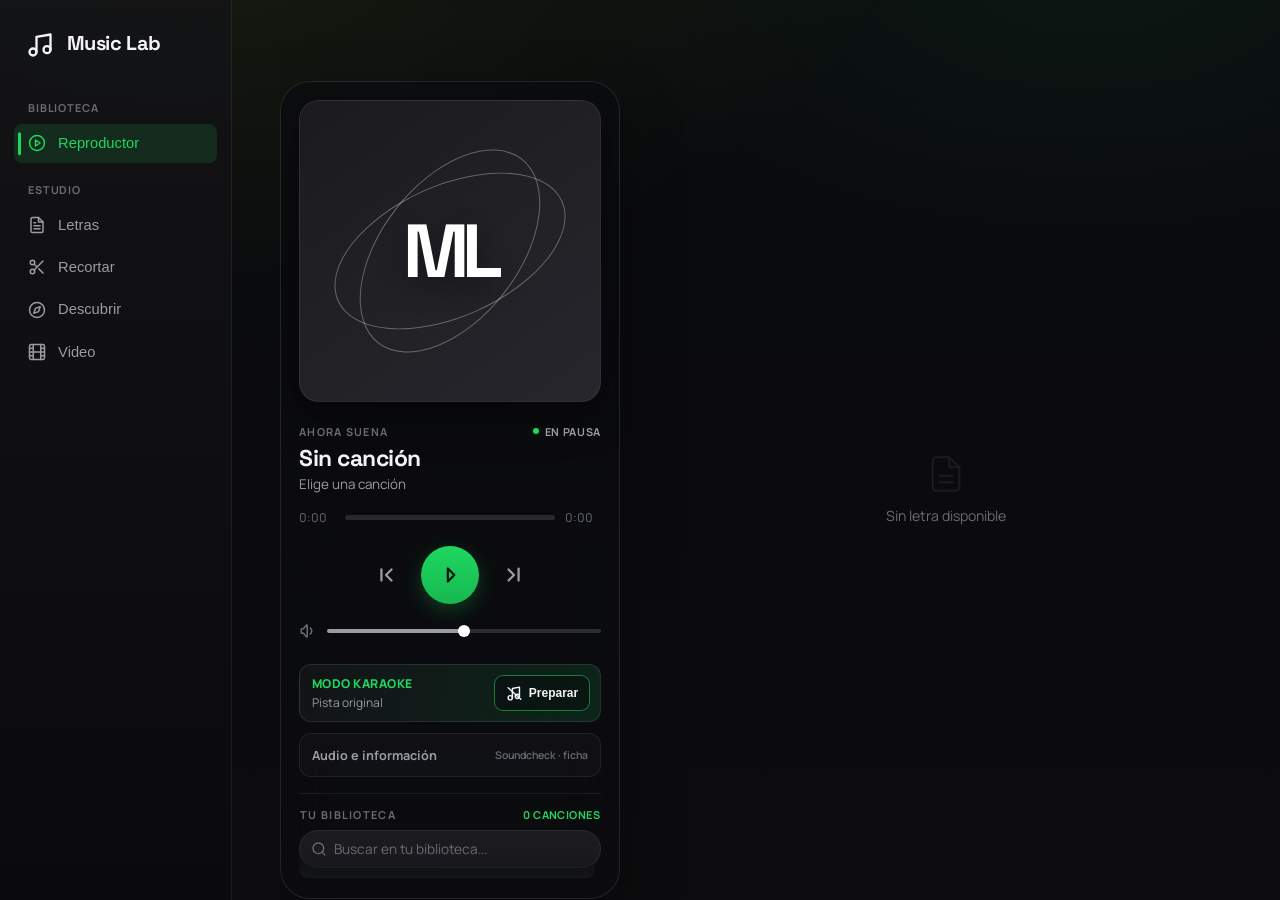
==== static/index.html @ 7b02bdd0 "fix(artwork): resolver portadas con Deezer/iTunes, validar relevancia y permitir cambio manual - Int" ====
<!DOCTYPE html>
<html lang="es">
<head>
  <meta charset="UTF-8">
  <meta name="viewport" content="width=device-width, initial-scale=1.0">
  <title>Music Lab</title>
  <link href="https://fonts.googleapis.com/css2?family=Manrope:wght@400;500;600;700&family=Space+Grotesk:wght@500;600;700&display=swap" rel="stylesheet">
  <link rel="stylesheet" href="/static/style.css">
</head>
<body data-active-view="player">
  <div class="app-shell">
    <div class="bg-artwork" aria-hidden="true">
      <img class="bg-artwork-layer is-active" alt="" />
      <img class="bg-artwork-layer" alt="" />
    </div>
    <canvas id="bgCanvas" class="bg-canvas" aria-hidden="true"></canvas>
    <div class="bg-overlay" aria-hidden="true"></div>
    <div class="bg-grain" aria-hidden="true"></div>
    
    <!-- Barra lateral de navegación -->
    <nav class="sidebar">
      <div class="brand">
        <svg viewBox="0 0 24 24" width="28" height="28" stroke="currentColor" stroke-width="2" fill="none" stroke-linecap="round" stroke-linejoin="round" style="margin-right:8px; vertical-align:middle"><path d="M9 18V5l12-2v13"></path><circle cx="6" cy="18" r="3"></circle><circle cx="18" cy="16" r="3"></circle></svg>
        Music Lab
      </div>

      <div class="nav-group-label">Biblioteca</div>
      <button class="nav-item active" data-view="player">
        <svg viewBox="0 0 24 24" width="18" height="18" stroke="currentColor" stroke-width="2" fill="none" stroke-linecap="round" stroke-linejoin="round" style="margin-right:8px; vertical-align:middle; margin-top:-2px"><circle cx="12" cy="12" r="10"></circle><polygon points="10 8 16 12 10 16 10 8"></polygon></svg> Reproductor
      </button>

      <div class="nav-group-label">Estudio</div>
      <button class="nav-item" data-view="lyrics">
        <svg viewBox="0 0 24 24" width="18" height="18" stroke="currentColor" stroke-width="2" fill="none" stroke-linecap="round" stroke-linejoin="round" style="margin-right:8px; vertical-align:middle; margin-top:-2px"><path d="M14 2H6a2 2 0 0 0-2 2v16a2 2 0 0 0 2 2h12a2 2 0 0 0 2-2V8z"></path><polyline points="14 2 14 8 20 8"></polyline><line x1="16" y1="13" x2="8" y2="13"></line><line x1="16" y1="17" x2="8" y2="17"></line><polyline points="10 9 9 9 8 9"></polyline></svg> Letras
      </button>
      <button class="nav-item" data-view="trim">
        <svg viewBox="0 0 24 24" width="18" height="18" stroke="currentColor" stroke-width="2" fill="none" stroke-linecap="round" stroke-linejoin="round" style="margin-right:8px; vertical-align:middle; margin-top:-2px"><circle cx="6" cy="6" r="3"></circle><circle cx="6" cy="18" r="3"></circle><line x1="20" y1="4" x2="8.12" y2="15.88"></line><line x1="14.47" y1="14.48" x2="20" y2="20"></line><line x1="8.12" y1="8.12" x2="12" y2="12"></line></svg> Recortar
      </button>
      <button class="nav-item" data-view="spotify">
        <svg viewBox="0 0 24 24" width="18" height="18" stroke="currentColor" stroke-width="2" fill="none" stroke-linecap="round" stroke-linejoin="round" style="margin-right:8px; vertical-align:middle; margin-top:-2px"><circle cx="12" cy="12" r="10"></circle><polygon points="16.24 7.76 14.12 14.12 7.76 16.24 9.88 9.88 16.24 7.76"></polygon></svg> Descubrir
      </button>
      <button class="nav-item" data-view="studio">
        <svg viewBox="0 0 24 24" width="18" height="18" stroke="currentColor" stroke-width="2" fill="none" stroke-linecap="round" stroke-linejoin="round" style="margin-right:8px; vertical-align:middle; margin-top:-2px"><rect x="2" y="2" width="20" height="20" rx="2.18" ry="2.18"></rect><line x1="7" y1="2" x2="7" y2="22"></line><line x1="17" y1="2" x2="17" y2="22"></line><line x1="2" y1="12" x2="22" y2="12"></line><line x1="2" y1="7" x2="7" y2="7"></line><line x1="2" y1="17" x2="7" y2="17"></line><line x1="17" y1="17" x2="22" y2="17"></line><line x1="17" y1="7" x2="22" y2="7"></line></svg> Video
      </button>
    </nav>

    <main class="content">

      <!-- ============ VISTA: REPRODUCTOR ============ -->
      <section class="view active" id="view-player">

        <div class="now-playing">

          <!-- Columna izquierda: artwork + controles + playlist -->
          <div class="np-controls">
            <div class="np-artwork" id="npArtwork">
              <div class="artwork-fallback" aria-hidden="true">
                <span class="artwork-orbit artwork-orbit-a"></span>
                <span class="artwork-orbit artwork-orbit-b"></span>
                <span class="artwork-monogram" id="artworkMonogram">ML</span>
              </div>
              <img id="npArtworkImage" alt="Carátula de la canción actual" hidden />
            </div>

            <div class="np-track-kicker">
              <span>Ahora suena</span>
              <span class="np-track-status" id="npTrackStatus">En pausa</span>
            </div>
            <div class="np-meta">
              <div id="currentSongTitle">Sin canción</div>
              <div id="currentArtistName">Elige una canción</div>
            </div>

            <audio id="audioPlayer" preload="metadata"></audio>

            <div class="np-progress">
              <span id="currentTime">0:00</span>
              <div class="progress-bar"><div class="progress"></div></div>
              <span id="duration">0:00</span>
            </div>

            <div class="np-buttons">
              <button class="control-button" id="prevBtn" title="Anterior">
                <svg viewBox="0 0 24 24" fill="none" stroke="currentColor" stroke-linecap="round" stroke-linejoin="round" width="22" height="22" stroke-width="2.5"><path d="M7 6v12"></path><path d="M18 6l-6 6l6 6"></path></svg>
              </button>
              <button class="control-button play-pause" id="playBtn" title="Reproducir/Pausar">
                <svg id="playIconSvg" viewBox="0 0 24 24" fill="none" stroke="currentColor" stroke-linecap="round" stroke-linejoin="round" width="26" height="26" stroke-width="2"><path d="M10 18l6 -6l-6 -6v12"></path></svg>
              </button>
              <button class="control-button" id="nextBtn" title="Siguiente">
                <svg viewBox="0 0 24 24" fill="none" stroke="currentColor" stroke-linecap="round" stroke-linejoin="round" width="22" height="22" stroke-width="2.5"><path d="M6 6l6 6l-6 6"></path><path d="M17 5v13"></path></svg>
              </button>
            </div>

            <div class="np-volume">
              <svg viewBox="0 0 24 24" fill="none" stroke="currentColor" stroke-linecap="round" stroke-linejoin="round" width="18" height="18" stroke-width="2"><path d="M15 8a5 5 0 0 1 0 8"></path><path d="M6 15h-2a1 1 0 0 1 -1 -1v-4a1 1 0 0 1 1 -1h2l3.5 -4.5a.8 .8 0 0 1 1.5 .5v14a.8 .8 0 0 1 -1.5 .5l-3.5 -4.5"></path></svg>
              <input type="range" class="volume-slider" min="0" max="1" step="0.1" value="0.5" />
            </div>

            <div class="np-karaoke-mode" id="karaokeModeControl">
              <div class="np-karaoke-copy">
                <span class="np-karaoke-label">Modo karaoke</span>
                <span class="np-karaoke-detail" id="karaokeModeDetail">Pista original</span>
              </div>
              <button class="np-karaoke-toggle" id="karaokeModeBtn" type="button" aria-pressed="false" title="Reproducir la instrumental sin voz">
                <svg viewBox="0 0 24 24" width="17" height="17" fill="none" stroke="currentColor" stroke-width="2" stroke-linecap="round" stroke-linejoin="round" aria-hidden="true"><path d="M9 18V5l10-2v13"></path><circle cx="6" cy="18" r="3"></circle><circle cx="16" cy="16" r="3"></circle><path d="M3 4l18 16"></path></svg>
                <span id="karaokeModeLabel">Preparar</span>
              </button>
            </div>

            <details class="np-tools" id="playerTools">
              <summary>
                <span>Audio e información</span>
                <span class="np-tools-summary">Soundcheck · ficha</span>
              </summary>
              <div class="np-tools-body">
                <div class="np-soundcheck" id="soundcheckPanel">
                  <div class="soundcheck-copy">
                    <span class="soundcheck-label">Soundcheck</span>
                    <span class="soundcheck-detail" id="soundcheckDetail">Sin calibrar</span>
                  </div>
                  <button id="soundcheckBtn" class="btn-ghost" type="button">Analizar</button>
                </div>

                <div class="np-metadata" id="metadataPanel">
                  <div class="metadata-fields">
                    <label class="metadata-field">
                      <span class="metadata-field-label"><svg viewBox="0 0 24 24" width="14" height="14" fill="none" stroke="currentColor" stroke-width="2" stroke-linecap="round" stroke-linejoin="round" aria-hidden="true"><path d="M9 18V5l10-2v13"></path><circle cx="6" cy="18" r="3"></circle><circle cx="16" cy="16" r="3"></circle></svg> Título</span>
                      <input id="metadataTitle" type="text" maxlength="160" autocomplete="off" placeholder="Nombre de la canción" />
                    </label>
                    <label class="metadata-field">
                      <span class="metadata-field-label"><svg viewBox="0 0 24 24" width="14" height="14" fill="none" stroke="currentColor" stroke-width="2" stroke-linecap="round" stroke-linejoin="round" aria-hidden="true"><circle cx="12" cy="8" r="4"></circle><path d="M4 21c.7-4 3.2-6 8-6s7.3 2 8 6"></path></svg> Artista</span>
                      <input id="metadataArtist" type="text" maxlength="160" autocomplete="off" placeholder="Intérprete o grupo" />
                    </label>
                  </div>
                  <div class="metadata-actions">
                    <button id="metadataSaveBtn" class="btn-ghost" type="button">Guardar ficha</button>
                    <button id="coverModalOpenBtn" class="btn-ghost" type="button">Cambiar portada</button>
                    <span class="metadata-status" id="metadataStatus" aria-live="polite"></span>
                  </div>
                </div>
              </div>
            </details>

            <div class="library-head">
              <span>Tu biblioteca</span>
              <span id="libraryCount">0 canciones</span>
            </div>
            <div class="playlist-search">
              <svg viewBox="0 0 24 24" width="16" height="16" fill="none" stroke="currentColor" stroke-width="2" stroke-linecap="round" stroke-linejoin="round"><circle cx="11" cy="11" r="8"></circle><line x1="21" y1="21" x2="16.65" y2="16.65"></line></svg>
              <input type="text" id="playlistSearch" placeholder="Buscar en tu biblioteca..." />
            </div>
            <div class="playlist-wrap">
              <div class="playlist" id="playlistContainer"></div>
            </div>
          </div>

          <!-- Columna derecha: letra / karaoke -->
          <div class="np-lyrics">
            <div class="np-lyrics-chrome">
              <span>Letra en vivo</span>
              <span id="lyricsMode">Sin letra</span>
            </div>
            <div class="karaoke-stage" id="karaokeStage" hidden>
              <div class="karaoke-text" id="karaokeText"></div>
            </div>
            <div class="np-lyrics-empty" id="npLyricsEmpty">
              <svg viewBox="0 0 24 24" width="40" height="40" fill="none" stroke="currentColor" stroke-width="1.2" stroke-linecap="round" stroke-linejoin="round" opacity="0.18"><path d="M14 2H6a2 2 0 0 0-2 2v16a2 2 0 0 0 2 2h12a2 2 0 0 0 2-2V8z"></path><polyline points="14 2 14 8 20 8"></polyline><line x1="16" y1="13" x2="8" y2="13"></line><line x1="16" y1="17" x2="8" y2="17"></line></svg>
              <p>Sin letra disponible</p>
            </div>
          </div>

        </div>
      </section>

      <!-- ============ VISTA: LETRAS ============ -->
      <section class="view" id="view-lyrics">
        <h1>Ver / crear letra</h1>
        <div class="form-card">
          <fieldset class="song-kind-picker">
            <legend>Qué quieres editar</legend>
            <div class="song-kind-options">
              <label class="song-kind-option">
                <input type="radio" name="lyricsSongKind" value="song" checked />
                <span>Canciones</span>
              </label>
              <label class="song-kind-option">
                <input type="radio" name="lyricsSongKind" value="clip" />
                <span>Recortes</span>
              </label>
            </div>
          </fieldset>

          <label id="lyricsSongLabel">Canción</label>
          <select id="lyricsSongSelect"></select>

          <label>Letra (separa las estrofas con una línea vacía)</label>
          <textarea id="lyricsTextarea" rows="16" placeholder="Elige una canción para ver o escribir su letra..."></textarea>

          <button id="lyricsSaveBtn">Guardar letra</button>
        </div>
        <div id="lyricsStatus" class="status-box"></div>
      </section>

      <!-- ============ VISTA: RECORTAR ============ -->
      <section class="view" id="view-trim">
        <h1>Recortar canción</h1>
        <p class="hint">
          Marca el tramo que quieres conservar, escúchalo y guárdalo como una
          canción nueva de tu biblioteca. El archivo original no se toca.
        </p>

        <div class="form-card trim-card">
          <label>Canción</label>
          <select id="trimSongSelect"></select>

          <div class="trim-stage">
            <button class="trim-play trim-control" id="trimPlayBtn" type="button" title="Reproducir o pausar"></button>
            <div class="trim-track" id="trimTrack">
              <div class="trim-selection" id="trimSelection"></div>
              <div class="trim-playhead" id="trimPlayhead"></div>
              <button class="trim-handle trim-control" id="trimHandleStart" type="button" aria-label="Inicio del recorte"></button>
              <button class="trim-handle trim-control" id="trimHandleEnd" type="button" aria-label="Fin del recorte"></button>
            </div>
          </div>
          <div class="trim-times">
            <span id="trimCurrentTime">0:00</span>
            <span class="trim-selection-label" id="trimSelectionLabel">Elige una canción</span>
            <span id="trimTotalTime">0:00</span>
          </div>
          <p class="hint trim-help">
            Arrastra los tiradores o pulsa «Marcar» para fijar el punto exacto
            donde va la reproducción.
          </p>

          <div class="trim-grid">
            <div class="trim-field">
              <div class="trim-field-head">
                <span class="trim-field-label">Inicio</span>
                <button class="trim-mark trim-control" id="trimMarkStart" type="button" title="Usar la posición actual de reproducción">Marcar</button>
              </div>
              <input id="trimStart" type="number" min="0" step="0.1" placeholder="0" title="Segundo en que empieza el recorte" />
            </div>
            <div class="trim-field">
              <div class="trim-field-head">
                <span class="trim-field-label">Fin</span>
                <button class="trim-mark trim-control" id="trimMarkEnd" type="button" title="Usar la posición actual de reproducción">Marcar</button>
              </div>
              <input id="trimEnd" type="number" min="0" step="0.1" placeholder="final" title="Segundo en que termina el recorte" />
            </div>
            <div class="trim-field trim-field-wide">
              <div class="trim-field-head">
                <span class="trim-field-label">Nombre del recorte</span>
              </div>
              <input id="trimName" type="text" maxlength="120" autocomplete="off" placeholder="Se genera automáticamente" />
            </div>
          </div>

          <label class="trim-fade">
            <input type="checkbox" id="trimFade" checked />
            <span>Fundido de medio segundo al entrar y salir</span>
          </label>

          <div class="trim-actions">
            <button id="trimPreviewBtn" type="button" class="btn-ghost">Escuchar selección</button>
            <button id="trimSaveBtn" type="button">Guardar recorte</button>
          </div>

          <audio id="trimAudio" preload="metadata" hidden></audio>
        </div>

        <div class="job-progress" id="trimProgress" hidden>
          <div class="job-progress-head">
            <span class="job-progress-phase" id="trimProgressPhase"></span>
            <span class="job-progress-pct" id="trimProgressPct"></span>
          </div>
          <div class="job-progress-bar"><div class="job-progress-fill" id="trimProgressFill"></div></div>
        </div>
        <div id="trimStatus" class="status-box"></div>
      </section>

      <!-- ============ VISTA: VIDEO ============ -->
      <section class="view" id="view-studio">
        <h1>Generador de Video</h1>
        <p class="hint">
          Sincroniza la letra de una canción y expórtala en formato Reproductor
          o Terminal. La misma sincronización también aparece en el reproductor principal.
        </p>

        <div class="studio-layout">
          <div class="studio-workflow">
        <details class="add-song">
          <summary>+ Añadir canción por URL</summary>
          <form id="downloadForm" class="form-card">
            <label>URL del audio/video</label>
            <input type="text" id="downloadUrl" placeholder="https://www.youtube.com/watch?v=..." required />

            <label>Nombre para guardarla (opcional)</label>
            <input type="text" id="downloadName" placeholder="Se usará el título si lo dejas vacío" />

            <p class="hint">Solo descarga contenido del que tengas derechos o licencia adecuada.</p>

            <button type="submit" id="downloadSubmit">Descargar</button>
          </form>
          <div class="job-progress" id="downloadProgress" hidden>
            <div class="job-progress-head">
              <span class="job-progress-phase" id="downloadProgressPhase"></span>
              <span class="job-progress-pct" id="downloadProgressPct"></span>
            </div>
            <div class="job-progress-bar"><div class="job-progress-fill" id="downloadProgressFill"></div></div>
          </div>
          <div id="downloadStatus" class="status-box"></div>
        </details>

        <!-- Paso 1: Elegir canción y sincronizar -->
        <div class="form-card step-card">
          <div class="step-head">
            <span class="step-num">1</span>
            <div>
              <div class="step-title">Elige la canción</div>
              <div class="step-sub">Sincroniza su letra con el audio (una sola vez por canción).</div>
            </div>
          </div>

          <label>Canción (necesita letra guardada)</label>
          <select id="studioSongSelect"></select>

          <div class="inline-fields sync-fields">
            <div class="field-narrow">
              <label>Idioma</label>
              <select id="studioLanguage">
                <option value="auto" selected>Automático</option>
                <option value="es">Español</option>
                <option value="en">English</option>
              </select>
            </div>
            <div class="field-wide">
              <label>Modelo Whisper</label>
              <select id="studioModel">
                <option value="tiny">tiny (rápido)</option>
                <option value="base">base</option>
                <option value="small">small (rápido)</option>
                <option value="medium" selected>medium (recomendado)</option>
              </select>
            </div>
          </div>

          <div class="checkbox-row">
            <label><input type="checkbox" id="studioSeparate" checked /> Aislar voz (Demucs)</label>
            <label><input type="checkbox" id="studioVad" checked /> Omitir silencios (VAD)</label>
            <label><input type="checkbox" id="studioForce" /> Forzar re-sincronización</label>
          </div>

          <p class="hint">
            "Aislar voz" + VAD suele evitar texto inventado durante instrumentales.
            Si una voz muy suave desaparece por completo, prueba una segunda vez sin VAD.
          </p>

          <div class="sync-actions">
            <button id="studioSyncBtn">Sincronizar</button>
            <button id="studioListenVocalsBtn" class="btn-ghost" hidden>Escuchar voz</button>
          </div>
          <audio id="studioVocalsAudio" hidden></audio>
          <div class="job-progress" id="syncProgress" hidden>
            <div class="job-progress-head">
              <span class="job-progress-phase" id="syncProgressPhase"></span>
              <span class="job-progress-pct" id="syncProgressPct"></span>
            </div>
            <div class="job-progress-bar"><div class="job-progress-fill" id="syncProgressFill"></div></div>
          </div>
          <div id="studioStatus" class="status-box"></div>
        </div>

        <!-- Paso 2: Detalles del video (metadatos + fragmento) y generación -->
        <div class="form-card step-card">
          <div class="step-head">
            <span class="step-num">2</span>
            <div>
              <div class="step-title">Detalles del video</div>
              <div class="step-sub">Textos que aparecen en pantalla y qué parte de la canción exportar.</div>
            </div>
          </div>

          <div class="inline-fields">
            <div>
              <label>Título a mostrar</label>
              <input type="text" id="videoTitulo" placeholder="Se usará el nombre de la canción" />
            </div>
            <div>
              <label>Artista (opcional)</label>
              <input type="text" id="videoArtista" placeholder="Artista" />
            </div>
          </div>

          <label>Nombre del archivo de salida</label>
          <input type="text" id="videoOutputName" placeholder="Se usará el nombre de la canción si lo dejas vacío" />
          <fieldset class="video-layout-picker">
            <legend>Formato de pantalla</legend>
            <p class="picker-hint">Elige la disposición visual del video (estilo reproductor Music Lab o terminal).</p>
            <div class="video-layout-options">
              <label class="video-layout-option">
                <input type="radio" name="videoLayout" value="player" checked />
                <span class="video-layout-copy">
                  <span class="video-layout-name">Formato Reproductor</span>
                  <span class="video-layout-description">Vista completa: carátula, barra verde, controles y tarjeta de letra karaoke en vivo.</span>
                </span>
              </label>
              <label class="video-layout-option">
                <input type="radio" name="videoLayout" value="terminal" />
                <span class="video-layout-copy">
                  <span class="video-layout-name">Formato Terminal</span>
                  <span class="video-layout-description">Estilo consola de comandos hacker con ventana chrome `>_`.</span>
                </span>
              </label>
            </div>
          </fieldset>

          <fieldset class="lyric-style-picker lyric-flow-picker">
            <legend>Distribución de la letra</legend>
            <p class="picker-hint">Se aplica por igual a Reproductor y Terminal, tanto en la previsualización como en el video.</p>
            <div class="lyric-style-options">
              <label class="lyric-style-option">
                <input type="radio" name="videoLyricFlow" value="block" checked />
                <span class="lyric-style-name">Bloques adaptativos</span>
                <span class="lyric-style-description">Mantiene el flujo actual: páginas llenas en Reproductor y estrofas en Terminal.</span>
              </label>
              <label class="lyric-style-option">
                <input type="radio" name="videoLyricFlow" value="line" />
                <span class="lyric-style-name">Una línea por pantalla</span>
                <span class="lyric-style-description">Aísla el verso activo, lo centra y le da todo el espacio visual antes de avanzar al siguiente.</span>
              </label>
            </div>
          </fieldset>

          <div id="playerOptionsGroup">
            <fieldset class="player-export-settings">
              <legend>Sonido del reproductor</legend>
              <p class="picker-hint">Controla el volumen del audio en la previsualización y en el video exportado.</p>
              <label class="player-volume-setting" for="videoPlayerVolume">
                <span>Volumen</span>
                <output id="videoPlayerVolumeValue" for="videoPlayerVolume">50%</output>
              </label>
              <div class="player-volume-control">
                <svg viewBox="0 0 24 24" fill="none" stroke="currentColor" stroke-linecap="round" stroke-linejoin="round" aria-hidden="true"><path d="M15 8a5 5 0 0 1 0 8"></path><path d="M6 15H4a1 1 0 0 1-1-1v-4a1 1 0 0 1 1-1h2l3.5-4.5A.8.8 0 0 1 11 5v14a.8.8 0 0 1-1.5.5L6 15"></path></svg>
                <input id="videoPlayerVolume" type="range" class="volume-slider" min="0" max="100" step="5" value="50" />
              </div>
            </fieldset>
          </div>

          <div id="terminalOptionsGroup">
            <fieldset class="video-theme-picker">
              <legend>Tema visual</legend>
              <p class="picker-hint">Cada tema combina contraste, textura y movimiento dentro de la zona segura de TikTok.</p>
              <div class="video-theme-options">
                <label class="video-theme-option">
                  <input type="radio" name="videoTheme" value="terminal" checked />
                  <span class="video-theme-swatch theme-swatch-terminal" aria-hidden="true"></span>
                  <span class="video-theme-copy">
                    <span class="video-theme-topline"><span class="video-theme-name">Terminal Signal</span><span class="video-theme-badge">Original+</span></span>
                    <span class="video-theme-description">Carbono, retícula técnica y verde de señal.</span>
                  </span>
                </label>
                <label class="video-theme-option">
                  <input type="radio" name="videoTheme" value="midnight" />
                  <span class="video-theme-swatch theme-swatch-midnight" aria-hidden="true"></span>
                  <span class="video-theme-copy">
                    <span class="video-theme-topline"><span class="video-theme-name">Medianoche Neon</span><span class="video-theme-badge">High energy</span></span>
                    <span class="video-theme-description">Circuitos índigo con pulsos azul y violeta.</span>
                  </span>
                </label>
                <label class="video-theme-option">
                  <input type="radio" name="videoTheme" value="sunset" />
                  <span class="video-theme-swatch theme-swatch-sunset" aria-hidden="true"></span>
                  <span class="video-theme-copy">
                    <span class="video-theme-topline"><span class="video-theme-name">Atardecer Pulse</span><span class="video-theme-badge">Emotive</span></span>
                    <span class="video-theme-description">Borgoña, coral y ámbar para hooks intensos.</span>
                  </span>
                </label>
                <label class="video-theme-option">
                  <input type="radio" name="videoTheme" value="cloud" />
                  <span class="video-theme-swatch theme-swatch-cloud" aria-hidden="true"></span>
                  <span class="video-theme-copy">
                    <span class="video-theme-topline"><span class="video-theme-name">Nube Frost</span><span class="video-theme-badge">Clean</span></span>
                    <span class="video-theme-description">Hielo editorial con tinta y matriz de puntos.</span>
                  </span>
                </label>
              </div>
            </fieldset>

            <fieldset class="video-typography-picker">
              <legend>Tipografía</legend>
              <p class="picker-hint">La fuente y escala se aplican al título, artista y letra del video.</p>
              <div class="typography-family-field">
                <label for="videoFontFamily">Fuente</label>
                <select id="videoFontFamily">
                  <option value="mono">Monoespaciada · clásica de terminal</option>
                  <option value="modern">Moderna · limpia y contemporánea</option>
                  <option value="editorial">Editorial · con serifas</option>
                </select>
              </div>
              <div class="typography-size-field">
                <span class="typography-label">Tamaño de letra</span>
                <div class="typography-size-options">
                  <label class="typography-size-option">
                    <input type="radio" name="videoFontSize" value="compact" />
                    <span class="type-sample type-sample-compact">Aa</span>
                    <span>Compacta</span>
                  </label>
                  <label class="typography-size-option">
                    <input type="radio" name="videoFontSize" value="balanced" checked />
                    <span class="type-sample type-sample-balanced">Aa</span>
                    <span>Equilibrada</span>
                  </label>
                  <label class="typography-size-option">
                    <input type="radio" name="videoFontSize" value="large" />
                    <span class="type-sample type-sample-large">Aa</span>
                    <span>Grande</span>
                  </label>
                </div>
              </div>
            </fieldset>

            <fieldset class="lyric-style-picker">
              <legend>Formato de letra</legend>
              <div class="lyric-style-options">
                <label class="lyric-style-option">
                  <input type="radio" name="videoLyricStyle" value="karaoke" checked />
                  <span class="lyric-style-name">Karaoke terminal</span>
                  <span class="lyric-style-description">Formato actual: mantiene visible la estrofa y resalta la palabra activa.</span>
                </label>
                <label class="lyric-style-option">
                  <input type="radio" name="videoLyricStyle" value="typing" />
                  <span class="lyric-style-name">Escritura progresiva</span>
                  <span class="lyric-style-description">Formato clásico: las palabras aparecen una a una mientras avanza la canción.</span>
                </label>
              </div>
            </fieldset>
          </div>

          <div class="section-sep">
            <span>Fragmento a exportar</span>
          </div>
          <p class="hint">
            Elige una o varias estrofas contiguas —por ejemplo verso y coro— o
            ajusta los segundos a mano. Necesitas sincronizar arriba para verlas.
          </p>

          <div id="stanzaPicker" class="stanza-picker"></div>

          <div class="frag-row">
            <div>
              <label>Inicio (s)</label>
              <input type="number" id="fragStart" step="0.1" min="0" placeholder="0" />
            </div>
            <div>
              <label>Fin (s)</label>
              <input type="number" id="fragEnd" step="0.1" min="0" placeholder="duración completa" />
            </div>
          </div>

          <div class="frag-actions">
            <button id="fragPreviewBtn" type="button" class="btn-ghost">Previsualizar</button>
            <button id="videoGenerateBtn">Generar video</button>
          </div>

          <audio id="fragPreviewAudio" hidden></audio>

          <div class="job-progress" id="videoProgress" hidden>
            <div class="job-progress-head">
              <span class="job-progress-phase" id="videoProgressPhase"></span>
              <span class="job-progress-pct" id="videoProgressPct"></span>
            </div>
            <div class="job-progress-bar"><div class="job-progress-fill" id="videoProgressFill"></div></div>
          </div>
          <div id="videoStatus" class="status-box"></div>
        </div>
          </div>

          <aside class="studio-preview-rail" aria-label="Resumen de video">
            <div class="studio-rail-kicker">Vista de exportación</div>
            <div class="studio-track-card" id="studioTrackCard">
              <div class="studio-artwork">
                <div class="studio-artwork-fallback" id="studioArtworkFallback">ML</div>
                <img id="studioArtworkImage" alt="Carátula de la canción seleccionada" hidden />
              </div>
              <div>
                <div class="studio-track-title" id="studioTrackTitle">Elige una canción</div>
                <div class="studio-track-artist" id="studioTrackArtist">La previsualización aparecerá aquí</div>
              </div>
            </div>
            <div class="studio-preview-empty" id="studioPreviewEmpty">
              <span class="studio-preview-mark">01</span>
              <strong>Prepara el momento</strong>
              <p>Sincroniza la letra, elige una estrofa y escucha cómo se verá el clip.</p>
            </div>
            <!-- Replica el look de la exportación final y permanece visible al ajustar el fragmento. -->
            <div class="term-stage" id="fragPreviewStage" hidden>
              <button class="term-close" id="fragPreviewClose" title="Cerrar">×</button>
              <div class="term-titlebar">
                <span class="term-dot term-dot-red"></span>
                <span class="term-dot term-dot-yellow"></span>
                <span class="term-dot term-dot-green"></span>
                <span class="term-label" id="fragPreviewLabel">NovaLyrics</span>
              </div>
              <div class="term-body">
                <div class="term-header">
                  <span class="term-prompt">&gt;_</span>
                  <span class="term-title" id="fragPreviewTitle"></span>
                  <div class="term-artist" id="fragPreviewArtist"></div>
                </div>
                <div class="term-output">
                  <div class="term-lyrics" id="fragPreviewLyrics"></div>
                </div>
              </div>
              <!-- Componentes 1:1 del reproductor (solo visibles en Formato Reproductor) -->
              <div class="player-preview-body">
                <div class="player-preview-card">
                  <div class="player-preview-artwork">
                    <div class="player-preview-artwork-fallback" id="playerPreviewArtworkFallback">ML</div>
                    <img id="playerPreviewArtworkImage" alt="Carátula" hidden />
                  </div>
                  <div class="player-preview-meta">
                    <div class="player-preview-kicker">
                      <span>AHORA SUENA</span>
                      <span class="player-preview-status"><span class="player-preview-kicker-dot"></span>REPRODUCIENDO</span>
                    </div>
                    <div class="player-preview-title" id="playerPreviewTitle">Sin canción</div>
                    <div class="player-preview-artist" id="playerPreviewArtist"></div>
                    <div class="player-preview-progress">
                      <span id="playerPreviewCurrentTime">0:00</span>
                      <div class="player-preview-bar"><div class="player-preview-fill" id="playerPreviewFill"></div></div>
                      <span id="playerPreviewDuration">0:00</span>
                    </div>
                    <div class="player-preview-controls">
                      <span class="player-preview-btn" aria-hidden="true"><svg viewBox="0 0 24 24"><path d="M7 6v12M18 6l-6 6 6 6"/></svg></span>
                      <span class="player-preview-btn play-active" aria-hidden="true"><svg viewBox="0 0 24 24"><path d="M9 7v10M15 7v10"/></svg></span>
                      <span class="player-preview-btn" aria-hidden="true"><svg viewBox="0 0 24 24"><path d="M6 6l6 6-6 6M17 5v13"/></svg></span>
                    </div>
                    <div class="player-preview-volume" aria-hidden="true">
                      <svg viewBox="0 0 24 24"><path d="M15 8a5 5 0 0 1 0 8M6 15H4a1 1 0 0 1-1-1v-4a1 1 0 0 1 1-1h2l3.5-4.5A.8.8 0 0 1 11 5v14a.8.8 0 0 1-1.5.5L6 15"/></svg>
                      <span><b></b><i></i></span>
                    </div>
                  </div>
                </div>
                <div class="player-preview-lyrics-card">
                  <div class="player-preview-lyrics-viewport">
                    <div class="player-preview-lyrics" id="playerPreviewLyrics"></div>
                  </div>
                </div>
              </div>
            </div>
          </aside>
        </div>

        <h2>Videos generados</h2>
        <div class="video-gallery" id="videoGallery"></div>
      </section>

      <!-- ============ VISTA: DESCUBRIR (Spotify) ============ -->
      <section class="view" id="view-spotify">
        <h1>Descubrir</h1>
        <p class="hint">Explora tu música de Spotify y trae cualquier canción al Lab con un clic para reproducirla, sincronizar su letra o hacer un video.</p>

        <div class="discover-tabs">
          <button class="discover-tab active" data-src="recap">Recap del mes</button>
          <button class="discover-tab" data-src="playlists">Mis playlists</button>
          <button class="discover-tab" data-src="top">Mis favoritas</button>
        </div>

        <!-- Header al abrir una playlist: botón "Volver" + nombre grande -->
        <div class="playlist-header" id="playlistCrumb" hidden>
          <button type="button" class="playlist-back" id="playlistBackBtn" title="Volver a mis playlists">
            <svg viewBox="0 0 24 24" width="18" height="18" fill="none" stroke="currentColor" stroke-width="2" stroke-linecap="round" stroke-linejoin="round"><line x1="19" y1="12" x2="5" y2="12"></line><polyline points="12 19 5 12 12 5"></polyline></svg>
            Volver a mis playlists
          </button>
          <div class="playlist-header-info">
            <div class="playlist-header-name" id="playlistCrumbTitle"></div>
            <div class="playlist-header-meta" id="playlistCrumbMeta"></div>
          </div>
        </div>

        <div id="spotifyStatus" class="status-box"></div>

        <!-- Panel Recap del mes -->
        <div class="recap-panel" id="recapPanel" hidden>
          <div class="recap-section">
            <h2>Tus 5 artistas del mes</h2>
            <div class="recap-artists" id="recapArtists"></div>
          </div>
          <div class="recap-section">
            <h2>Tus 5 canciones del mes</h2>
            <div class="spotify-grid" id="recapTracks"></div>
          </div>
        </div>

        <!-- Grid unificado: usado para playlists, canciones de una playlist, o favoritas -->
        <div class="spotify-grid" id="spotifyGrid"></div>
      </section>

    </main>

    <div class="mini-player" id="miniPlayer" hidden>
      <div class="mini-artwork">
        <span id="miniArtworkFallback">ML</span>
        <img id="miniArtworkImage" alt="Carátula de la canción actual" hidden />
      </div>
      <div class="mini-copy">
        <span id="miniSongTitle">Sin canción</span>
        <span id="miniArtistName">Music Lab</span>
      <button class="mini-play" id="miniPlayBtn" type="button" title="Reproducir o pausar"></button>
    </div>

    <!-- Dialog para cambiar/buscar carátula -->
    <dialog id="coverDialog" class="cover-dialog">
      <div class="cover-dialog-content">
        <div class="cover-dialog-header">
          <div>
            <h3 class="cover-dialog-title">Cambiar portada</h3>
            <p class="cover-dialog-subtitle">Selecciona una imagen encontrada en Deezer / iTunes o sube una propia</p>
          </div>
          <button id="coverDialogCloseBtn" class="cover-dialog-close" type="button" aria-label="Cerrar">&times;</button>
        </div>

        <div class="cover-dialog-search-row">
          <input type="text" id="coverDialogQuery" class="cover-dialog-input" placeholder="Buscar por título o artista..." />
          <button type="button" id="coverDialogSearchBtn" class="btn-ghost">Buscar</button>
        </div>

        <div class="cover-dialog-results" id="coverDialogResults">
          <div class="cover-dialog-empty">Cargando sugerencias de carátulas…</div>
        </div>

        <div class="cover-dialog-footer">
          <label class="btn-ghost cover-upload-label">
            <svg viewBox="0 0 24 24" width="14" height="14" fill="none" stroke="currentColor" stroke-width="2" stroke-linecap="round" stroke-linejoin="round"><path d="M21 15v4a2 2 0 0 1-2 2H5a2 2 0 0 1-2-2v-4"></path><polyline points="17 8 12 3 7 8"></polyline><line x1="12" y1="3" x2="12" y2="15"></line></svg>
            Subir imagen local
            <input type="file" id="coverDialogFileInput" accept="image/jpeg,image/png,image/webp" hidden />
          </label>
          <button type="button" id="coverDialogAutoBtn" class="btn-ghost">Rebuscar automático</button>
          <span id="coverDialogStatus" class="cover-dialog-status" aria-live="polite"></span>
        </div>
      </div>
    </dialog>
  </div>

  <script type="module" src="/static/js/main.js"></script>
</body>
</html>
---- static/style.css ----
/* ============================================================
   Music Lab — sistema de diseño
   Tokens centralizados para mantener una estética coherente.
   ============================================================ */
:root {
  /* Superficies (de más profunda a más elevada) */
  --bg: #0c0c0e;
  --bg-elev-1: #141416;
  --bg-elev-2: #1b1b1f;
  --bg-elev-3: #26262c;

  /* Bordes y líneas */
  --border: rgba(255, 255, 255, 0.07);
  --border-strong: rgba(255, 255, 255, 0.14);

  /* Texto */
  --text: #f4f4f6;
  --text-dim: #9b9ba4;
  --text-faint: #6b6b74;

  /* Acento (verde marca) */
  --accent: #1ed760;
  --accent-2: #17b850;
  --accent-soft: rgba(30, 215, 96, 0.13);
  --accent-glow: rgba(30, 215, 96, 0.25);
  --ambient-primary: 30, 215, 96;
  --ambient-secondary: 56, 138, 248;
  --ambient-tertiary: 168, 85, 247;
  --ambient-accent: 236, 72, 153;
  --ambient-shadow: 6, 8, 12;
  --ambient-intensity: 0.32;
  --ambient-beat-scale: 0;
  --ambient-shift-x: 0px;
  --ambient-shift-y: 0px;
  --ambient-local-x: 0px;
  --ambient-local-y: 0px;
  --ambient-rotate: 0deg;
  --ambient-pointer-x: 0.5;
  --ambient-pointer-y: 0.5;

  /* Estados */
  --danger: #f15e6c;
  --warn: #ffbd2e;

  /* Formas */
  --radius-sm: 8px;
  --radius: 14px;
  --radius-lg: 20px;
  --radius-pill: 999px;

  /* Sombras y transiciones */
  --shadow-sm: 0 4px 14px rgba(0, 0, 0, 0.35);
  --shadow: 0 14px 40px rgba(0, 0, 0, 0.45);
  --t-fast: 0.15s ease;
  --t: 0.22s cubic-bezier(0.22, 0.61, 0.36, 1);

  --font: 'Manrope', -apple-system, BlinkMacSystemFont, 'Segoe UI', sans-serif;
  --font-display: 'Space Grotesk', 'Manrope', sans-serif;
  --track-primary: var(--accent);
  --track-primary-soft: var(--accent-soft);
  --track-primary-glow: var(--accent-glow);
  --art-hue: 142;
}

/* Fondo inmersivo: la carátula aporta identidad tonal suave, el canvas genera la simulación acústica fluida
   y el overlay asegura un contraste cristalino y cinematográfico sin saturar la vista. */
.bg-artwork {
  position: fixed;
  inset: -12vmax;
  z-index: 0;
  overflow: hidden;
  pointer-events: none;
  opacity: 0;
  transform: translate3d(
      var(--ambient-local-x),
      var(--ambient-local-y),
      0
    )
    scale(calc(1.02 + var(--ambient-beat-scale)));
  transform-origin: center;
  transition: opacity 800ms cubic-bezier(0.22, 1, 0.36, 1), transform 220ms ease-out;
  will-change: transform, opacity;
}

.bg-artwork-layer {
  position: absolute;
  inset: 0;
  width: 100%;
  height: 100%;
  object-fit: cover;
  opacity: 0;
  visibility: hidden;
  filter: blur(64px) saturate(1.18) contrast(1.02);
  transform: scale(1.12);
  transition:
    opacity 1000ms cubic-bezier(0.22, 0.61, 0.36, 1),
    visibility 0s linear 1000ms;
}

.bg-artwork-layer.is-active {
  opacity: 1;
  visibility: visible;
  transition-delay: 0s;
}

body.ambient-playing .bg-artwork.has-artwork {
  opacity: calc(0.10 + var(--ambient-intensity) * 0.08);
}

.bg-canvas {
  position: fixed;
  inset: 0;
  width: 100dvw;
  min-width: 100vw;
  height: 100dvh;
  min-height: 100vh;
  z-index: 0;
  pointer-events: none;
  opacity: 0;
  transform: scale(1.01);
  transform-origin: center;
  will-change: opacity;
  transition: opacity 600ms cubic-bezier(0.22, 1, 0.36, 1);
}

body.ambient-playing .bg-canvas {
  opacity: 1;
}

/* Capa de atmósfera y contraste UI para simulación acústica */
.bg-overlay {
  position: fixed;
  inset: 0;
  z-index: 0;
  pointer-events: none;
  opacity: 0;
  background:
    radial-gradient(120% 100% at 50% 50%, transparent 40%, rgba(6, 8, 12, 0.55) 80%, rgba(6, 8, 12, 0.88) 100%);
  transition: opacity 600ms cubic-bezier(0.22, 1, 0.36, 1);
}

body.ambient-playing .bg-overlay {
  opacity: 1;
}

.bg-overlay::before {
  content: "";
  position: absolute;
  inset: -10%;
  background:
    radial-gradient(ellipse 65% 55% at calc(var(--ambient-pointer-x) * 100%) calc(var(--ambient-pointer-y) * 100%), rgba(var(--ambient-primary), 0.14) 0%, transparent 60%),
    radial-gradient(ellipse 55% 45% at 75% 25%, rgba(var(--ambient-accent), 0.10) 0%, transparent 55%);
  opacity: calc(0.30 + var(--ambient-intensity) * 0.30);
  transform: translate(calc(var(--ambient-shift-x) * 0.4), calc(var(--ambient-shift-y) * 0.4))
    rotate(calc(var(--ambient-rotate) * 0.5))
    scale(calc(1 + var(--ambient-beat-scale) * 0.5));
  transform-origin: center;
  will-change: transform, opacity;
  transition: transform 200ms linear, opacity 300ms ease;
}

/* Viñeta de contraste profundo y protección del texto del reproductor */
.bg-overlay::after {
  content: "";
  position: absolute;
  inset: 0;
  background:
    radial-gradient(ellipse 90% 80% at 50% 45%, rgba(6, 8, 12, 0.05) 0%, rgba(6, 8, 12, 0.32) 60%, rgba(6, 8, 12, 0.76) 92%, rgba(6, 8, 12, 0.92) 100%),
    linear-gradient(180deg, rgba(6, 8, 12, 0.12) 0%, rgba(6, 8, 12, 0.50) 100%);
}

/* Textura micro-grano anti-banding de lujo */
.bg-grain {
  position: fixed;
  inset: 0;
  z-index: 0;
  pointer-events: none;
  opacity: 0;
  mix-blend-mode: overlay;
  background-image: url("data:image/svg+xml,%3Csvg viewBox='0 0 200 200' xmlns='http://www.w3.org/2000/svg'%3E%3Cfilter id='noiseFilter'%3E%3CfeTurbulence type='fractalNoise' baseFrequency='0.85' numOctaves='3' stitchTiles='stitch'/%3E%3C/filter%3E%3Crect width='100%25' height='100%25' filter='url(%23noiseFilter)'/%3E%3C/svg%3E");
  background-repeat: repeat;
  background-size: 160px 160px;
  transition: opacity 500ms ease;
}

body.ambient-playing .bg-grain {
  opacity: 0.032;
}

/* Reset */
* {
  margin: 0;
  padding: 0;
  box-sizing: border-box;
}

body {
  font-family: var(--font);
  color: var(--text);
  min-height: 100vh;
  overflow-x: hidden;
  background:
    radial-gradient(1200px 650px at 15% -10%, rgba(var(--ambient-primary), 0.08) 0%, transparent 60%),
    radial-gradient(1000px 550px at 85% -5%, rgba(var(--ambient-secondary), 0.06) 0%, transparent 55%),
    linear-gradient(180deg, #090a0d 0%, var(--bg) 100%);
  -webkit-font-smoothing: antialiased;
}

@media (prefers-reduced-motion: reduce) {
  .bg-artwork,
  .bg-overlay::before,
  .now-playing::before {
    transition-duration: 600ms;
  }

  body.ambient-playing .bg-canvas {
    opacity: 0.50;
  }
}

/* ---------- App shell ---------- */
.app-shell {
  display: flex;
  width: 100%;
  min-height: 100vh;
  overflow-x: clip;
}

.sidebar {
  width: 232px;
  flex-shrink: 0;
  background: linear-gradient(180deg, rgba(20, 20, 22, 0.9), rgba(10, 10, 12, 0.9));
  border-right: 1px solid var(--border);
  backdrop-filter: blur(12px);
  padding: 22px 14px;
  display: flex;
  flex-direction: column;
  gap: 3px;
  position: sticky;
  top: 0;
  height: 100vh;
  z-index: 1;
}

.brand {
  font-size: 1.25rem;
  font-weight: 800;
  letter-spacing: -0.02em;
  padding: 8px 12px 22px;
}

.nav-group-label {
  font-size: 0.68rem;
  font-weight: 700;
  text-transform: uppercase;
  letter-spacing: 0.08em;
  color: var(--text-faint);
  padding: 16px 14px 6px;
}

.nav-item {
  position: relative;
  background: transparent;
  border: none;
  color: var(--text-dim);
  text-align: left;
  padding: 11px 14px;
  border-radius: var(--radius-sm);
  font-size: 0.92rem;
  font-weight: 500;
  cursor: pointer;
  transition: background-color var(--t-fast), color var(--t-fast);
}

.nav-item:hover {
  color: var(--text);
  background-color: rgba(255, 255, 255, 0.05);
}

.nav-item.active {
  color: var(--accent);
  background-color: var(--accent-soft);
}

/* Barra de acento a la izquierda del item activo */
.nav-item.active::before {
  content: "";
  position: absolute;
  left: 4px;
  top: 50%;
  transform: translateY(-50%);
  width: 3px;
  height: 60%;
  border-radius: 3px;
  background: var(--accent);
}

.content {
  flex: 1;
  min-width: 0;
  padding: 40px 48px;
  max-width: none;
  position: relative;
  z-index: 1;
  isolation: isolate;
}

h1 {
  font-family: var(--font-display);
  font-size: 1.75rem;
  font-weight: 800;
  letter-spacing: -0.02em;
  margin-bottom: 6px;
}

h1 + .hint {
  margin-top: 4px;
}

h2 {
  font-family: var(--font-display);
  font-size: 1.05rem;
  font-weight: 700;
  margin: 34px 0 14px;
  color: var(--text);
}

.hint {
  color: var(--text-dim);
  font-size: 0.86rem;
  line-height: 1.5;
  margin-bottom: 20px;
  max-width: 640px;
}

.view {
  display: none;
  animation: viewIn 0.35s var(--t);
}

.view.active {
  display: block;
}

@keyframes viewIn {
  from { opacity: 0; transform: translateY(8px); }
  to { opacity: 1; transform: translateY(0); }
}

/* ---------- Formularios / tarjetas ---------- */
.form-card {
  background: linear-gradient(180deg, var(--bg-elev-1), var(--bg-elev-2));
  border: 1px solid var(--border);
  border-radius: var(--radius-lg);
  padding: 26px;
  display: flex;
  flex-direction: column;
  gap: 6px;
  max-width: 660px;
  box-shadow: var(--shadow-sm);
}

.form-card label {
  font-size: 0.78rem;
  font-weight: 600;
  color: var(--text-dim);
  margin-top: 14px;
}

.form-card input[type="text"],
.form-card input[type="number"],
.form-card select,
.form-card textarea {
  background-color: var(--bg-elev-2);
  border: 1px solid var(--border);
  color: var(--text);
  border-radius: var(--radius-sm);
  padding: 11px 13px;
  font-size: 0.92rem;
  font-family: inherit;
  resize: vertical;
  transition: border-color var(--t-fast), box-shadow var(--t-fast), background-color var(--t-fast);
}

.form-card input::placeholder,
.form-card textarea::placeholder {
  color: var(--text-faint);
}

.form-card input[type="text"]:focus,
.form-card input[type="number"]:focus,
.form-card select:focus,
.form-card textarea:focus {
  outline: none;
  border-color: var(--accent);
  background-color: var(--bg-elev-3);
  box-shadow: 0 0 0 3px var(--accent-soft);
}

/* ---- Selects: chevron custom + hover elegante ------------------------------
   El <select> nativo trae un chevron feo del OS (sobre todo en macOS).
   appearance:none lo elimina y ponemos un SVG inline como background-image.
   El SVG usa currentColor a través de stroke='%23xxx' escapado (data URI). */
.form-card select {
  appearance: none;
  -webkit-appearance: none;
  -moz-appearance: none;
  padding-right: 40px;
  cursor: pointer;
  background-image: url("data:image/svg+xml;charset=utf-8,%3Csvg xmlns='http://www.w3.org/2000/svg' viewBox='0 0 24 24' fill='none' stroke='%239b9ba4' stroke-width='2' stroke-linecap='round' stroke-linejoin='round'%3E%3Cpolyline points='6 9 12 15 18 9'%3E%3C/polyline%3E%3C/svg%3E");
  background-repeat: no-repeat;
  background-position: right 12px center;
  background-size: 16px 16px;
}

.form-card select:hover {
  border-color: var(--border-strong);
  background-color: var(--bg-elev-3);
}

.form-card select:focus {
  /* En foco cambiamos el chevron al color de acento para reforzar el estado. */
  background-image: url("data:image/svg+xml;charset=utf-8,%3Csvg xmlns='http://www.w3.org/2000/svg' viewBox='0 0 24 24' fill='none' stroke='%231ed760' stroke-width='2' stroke-linecap='round' stroke-linejoin='round'%3E%3Cpolyline points='6 9 12 15 18 9'%3E%3C/polyline%3E%3C/svg%3E");
}

/* ---- Dropdown custom (reemplaza <select> nativo) --------------------------
   Los <option> son un widget del OS, imposibles de estilar de forma
   consistente. dropdown.js oculta el <select> y superpone este componente.
   El <select> sigue vivo detrás para su .value y su evento 'change'. */
.select-hidden {
  position: absolute;
  width: 1px;
  height: 1px;
  overflow: hidden;
  opacity: 0;
  pointer-events: none;
}

.select-custom {
  position: relative;
  width: 100%;
}

.select-button {
  position: relative;
  width: 100%;
  text-align: left;
  padding: 11px 40px 11px 13px;
  background-color: var(--bg-elev-2);
  border: 1px solid var(--border);
  color: var(--text);
  border-radius: var(--radius-sm);
  font-family: inherit;
  font-size: 0.92rem;
  cursor: pointer;
  transition: border-color var(--t-fast), background-color var(--t-fast), box-shadow var(--t-fast);
  white-space: nowrap;
  overflow: hidden;
  text-overflow: ellipsis;
}

/* Chevron via ::after — un solo SVG, sin data URIs con transform inline
   (esos provocaban tiling en algunos navegadores). Se rota al abrir. */
.select-button::after {
  content: "";
  position: absolute;
  right: 12px;
  top: 50%;
  width: 16px;
  height: 16px;
  transform: translateY(-50%);
  background: url("data:image/svg+xml;charset=utf-8,%3Csvg xmlns='http://www.w3.org/2000/svg' viewBox='0 0 24 24' fill='none' stroke='%239b9ba4' stroke-width='2' stroke-linecap='round' stroke-linejoin='round'%3E%3Cpolyline points='6 9 12 15 18 9'%3E%3C/polyline%3E%3C/svg%3E") no-repeat center / 16px 16px;
  transition: transform var(--t-fast);
  pointer-events: none;
}

.select-button:hover {
  border-color: var(--border-strong);
  background-color: var(--bg-elev-3);
}

/* Al abrir: borde de acento + chevron rotado 180º y en verde. */
.select-custom.open .select-button {
  border-color: var(--accent);
  box-shadow: 0 0 0 3px var(--accent-soft);
}

.select-custom.open .select-button::after {
  transform: translateY(-50%) rotate(180deg);
  background-image: url("data:image/svg+xml;charset=utf-8,%3Csvg xmlns='http://www.w3.org/2000/svg' viewBox='0 0 24 24' fill='none' stroke='%231ed760' stroke-width='2' stroke-linecap='round' stroke-linejoin='round'%3E%3Cpolyline points='6 9 12 15 18 9'%3E%3C/polyline%3E%3C/svg%3E");
}

.select-panel {
  position: absolute;
  top: calc(100% + 6px);
  left: 0;
  right: 0;
  z-index: 30;
  background: linear-gradient(180deg, var(--bg-elev-2), var(--bg-elev-1));
  border: 1px solid var(--border-strong);
  border-radius: var(--radius);
  padding: 6px;
  max-height: 260px;
  overflow-y: auto;
  box-shadow: var(--shadow);
  animation: selectPanelIn 0.15s ease;
  scrollbar-width: thin;
  scrollbar-color: var(--bg-elev-3) transparent;
}

.select-panel::-webkit-scrollbar { width: 6px; }
.select-panel::-webkit-scrollbar-thumb {
  background: var(--bg-elev-3);
  border-radius: var(--radius-pill);
}

@keyframes selectPanelIn {
  from { opacity: 0; transform: translateY(-4px); }
  to { opacity: 1; transform: translateY(0); }
}

.select-item {
  padding: 9px 12px;
  border-radius: var(--radius-sm);
  color: var(--text);
  font-size: 0.9rem;
  cursor: pointer;
  transition: background-color var(--t-fast), color var(--t-fast);
  white-space: nowrap;
  overflow: hidden;
  text-overflow: ellipsis;
}

.select-item:hover,
.select-item.hover {
  background-color: var(--bg-elev-3);
}

.select-item.selected {
  background-color: var(--accent-soft);
  color: var(--accent);
  font-weight: 600;
}

/* Botón primario. Excluimos los botones del dropdown custom (.select-button)
   y los "ghost" para que no hereden el look verde de accion primaria. */
.form-card button:not(.select-button):not(.btn-ghost):not(.trim-control),
#videoGenerateBtn {
  background: linear-gradient(180deg, var(--accent), var(--accent-2));
  color: #04140a;
  font-weight: 700;
  font-size: 0.9rem;
  border: 1px solid transparent;
  border-radius: var(--radius-pill);
  padding: 11px 26px;
  cursor: pointer;
  transition: transform var(--t-fast), box-shadow var(--t-fast), filter var(--t-fast);
}

.form-card button:not(.select-button):not(.btn-ghost):not(.trim-control) {
  margin-top: 20px;
  align-self: flex-start;
}

#videoGenerateBtn {
  margin-top: 0;
  align-self: auto;
}

.form-card button:not(.select-button):not(.btn-ghost):not(.trim-control):hover,
#videoGenerateBtn:hover {
  transform: translateY(-1px);
  box-shadow: 0 8px 22px var(--accent-glow);
  filter: brightness(1.05);
}

.form-card button:not(.select-button):not(.btn-ghost):not(.trim-control):active,
#videoGenerateBtn:active {
  transform: translateY(0);
}

.form-card button:not(.select-button):not(.btn-ghost):not(.trim-control):disabled {
  opacity: 0.45;
  cursor: not-allowed;
  transform: none;
  box-shadow: none;
  filter: none;
}

/* Botón secundario / fantasma */
.btn-ghost,
#fragPreviewBtn,
#videoLoadStanzasBtn {
  align-self: flex-start;
  background-color: var(--bg-elev-2);
  color: var(--text);
  border: 1px solid var(--border-strong);
  border-radius: var(--radius-pill);
  padding: 9px 20px;
  cursor: pointer;
  font-size: 0.85rem;
  font-weight: 500;
  transition: border-color var(--t-fast), background-color var(--t-fast);
}

.btn-ghost:hover,
#fragPreviewBtn:hover,
#videoLoadStanzasBtn:hover {
  border-color: var(--accent);
  background-color: rgba(255, 255, 255, 0.04);
}

#videoLoadStanzasBtn {
  margin-bottom: 8px;
}

#fragPreviewBtn {
  margin-top: 22px;
}

.inline-fields {
  display: flex;
  gap: 20px;
  flex-wrap: wrap;
}

.inline-fields > div {
  flex: 1;
  min-width: 140px;
}

/* Modificador para filas donde el primer campo es una etiqueta corta
   (ej. Idioma "es"/"en") y el segundo necesita todo el ancho posible
   (ej. Modelo Whisper con opciones descriptivas). */
.inline-fields.sync-fields .field-narrow { flex: 0 0 160px; min-width: 160px; }
.inline-fields.sync-fields .field-wide   { flex: 1 1 auto; }

.checkbox-field {
  display: flex;
  align-items: center;
}

.checkbox-field label {
  display: flex;
  align-items: center;
  gap: 8px;
  margin-top: 22px;
  color: var(--text);
  font-size: 0.88rem;
  font-weight: 500;
  cursor: pointer;
}

.checkbox-field input[type="checkbox"] {
  width: 16px;
  height: 16px;
  accent-color: var(--accent);
  cursor: pointer;
}

.status-box {
  margin-top: 16px;
  font-size: 0.88rem;
  color: var(--text-dim);
  min-height: 1.2em;
}

.status-box.error { color: var(--danger); }
.status-box.ok { color: var(--accent); }

/* Controles: prev / play / next */
.control-button {
  background: transparent;
  border: none;
  color: var(--text-dim);
  cursor: pointer;
  display: flex;
  align-items: center;
  justify-content: center;
  transition: color var(--t-fast), transform var(--t-fast);
}

.control-button:hover { color: var(--text); }
.control-button:active { transform: scale(0.9); }

.play-pause {
  background: linear-gradient(180deg, var(--accent), var(--accent-2)) !important;
  width: 58px;
  height: 58px;
  border-radius: 50%;
  color: #04140a !important;
  box-shadow: 0 6px 20px var(--accent-glow);
}

.play-pause:hover {
  transform: scale(1.07) !important;
  filter: brightness(1.05);
}

.play-pause:active {
  transform: scale(0.97) !important;
}

/* ---------- Bloque plegable "Añadir canción" ---------- */
.add-song {
  max-width: 620px;
  margin-bottom: 22px;
  background: linear-gradient(180deg, var(--bg-elev-1), var(--bg-elev-2));
  border: 1px solid var(--border);
  border-radius: var(--radius);
  overflow: hidden;
}

.add-song > summary {
  list-style: none;
  cursor: pointer;
  padding: 14px 18px;
  font-size: 0.9rem;
  font-weight: 600;
  color: var(--text-dim);
  user-select: none;
  transition: color var(--t-fast);
}

.add-song > summary::-webkit-details-marker { display: none; }
.add-song > summary::marker { content: ""; }
.add-song > summary:hover { color: var(--text); }
.add-song[open] > summary { color: var(--accent); }

/* La tarjeta interna pierde su propio marco: el marco es el del <details>. */
.add-song .form-card {
  border: none;
  background: transparent;
  box-shadow: none;
  padding: 0 18px 4px;
  border-radius: 0;
}

.add-song .status-box {
  padding: 0 18px 16px;
  margin-top: 0;
}

/* ---------- Generador de Video: tarjetas por paso ---------- */
.step-card {
  max-width: 720px;
  margin-bottom: 22px;
  padding: 26px 28px;
}

.step-head {
  display: flex;
  align-items: flex-start;
  gap: 14px;
  margin-bottom: 20px;
  padding-bottom: 18px;
  border-bottom: 1px solid var(--border);
}

.step-num {
  flex-shrink: 0;
  width: 30px;
  height: 30px;
  border-radius: 50%;
  background: var(--accent-soft);
  color: var(--accent);
  font-weight: 800;
  font-size: 0.92rem;
  display: flex;
  align-items: center;
  justify-content: center;
}

.step-title {
  font-size: 1.05rem;
  font-weight: 700;
  color: var(--text);
  letter-spacing: -0.01em;
}

.step-sub {
  font-size: 0.85rem;
  color: var(--text-dim);
  margin-top: 2px;
}

/* Fila horizontal de checkboxes (Demucs, VAD, Forzar): en vez de columnas
   con espacio muerto, todos en una sola línea. */
.checkbox-row {
  display: flex;
  flex-wrap: wrap;
  gap: 18px 22px;
  margin-top: 16px;
}

.checkbox-row label {
  display: flex;
  align-items: center;
  gap: 8px;
  color: var(--text);
  font-size: 0.88rem;
  font-weight: 500;
  cursor: pointer;
  margin-top: 0;
}

.checkbox-row input[type="checkbox"] {
  width: 16px;
  height: 16px;
  accent-color: var(--accent);
  cursor: pointer;
}

/* Separador de subsección dentro de una step-card (ej. "Fragmento a exportar"
   dentro de "Detalles del video"). */
.section-sep {
  display: flex;
  align-items: center;
  gap: 12px;
  margin: 24px 0 4px;
  color: var(--text-dim);
  font-size: 0.78rem;
  font-weight: 700;
  text-transform: uppercase;
  letter-spacing: 0.06em;
}

.section-sep::before,
.section-sep::after {
  content: "";
  flex: 1;
  height: 1px;
  background: var(--border);
}

/* Fila del fragmento: dos inputs numéricos (Inicio / Fin) al mismo ancho. */
.frag-row {
  display: grid;
  grid-template-columns: 1fr 1fr;
  gap: 14px;
  align-items: end;
  margin-top: 10px;
}

#fragPreviewAudio {
  width: 100%;
  margin-top: 12px;
}

.sync-actions {
  display: flex;
  gap: 14px;
  align-items: center;
  margin-top: 20px;
}

.sync-review {
  margin-top: 12px;
  padding: 0 12px 12px;
  border: 1px solid rgba(255, 189, 46, 0.26);
  border-radius: var(--radius-sm);
  background: rgba(255, 189, 46, 0.045);
}

.sync-review summary {
  padding: 12px 0 8px;
  color: var(--warn);
  font-size: 0.84rem;
  font-weight: 700;
  cursor: pointer;
}

.sync-review .hint { margin: 2px 0 12px; }

#syncReviewAudio {
  width: 100%;
  height: 34px;
  margin-bottom: 10px;
}

.sync-review-list {
  display: grid;
  gap: 8px;
  max-height: 270px;
  overflow-y: auto;
  padding-right: 2px;
}

.sync-review-row {
  display: grid;
  grid-template-columns: minmax(90px, 1fr) 116px 116px auto;
  align-items: center;
  gap: 8px;
  padding: 8px;
  border-radius: 8px;
  background: rgba(0, 0, 0, 0.18);
}

.sync-review-row strong {
  overflow: hidden;
  text-overflow: ellipsis;
  white-space: nowrap;
  font-size: 0.86rem;
}

.sync-review-row label {
  display: flex;
  align-items: center;
  gap: 5px;
  margin: 0;
  color: var(--text-dim);
  font-size: 0.72rem;
}

.sync-review-row input {
  width: 58px;
  padding: 5px 4px;
  font-variant-numeric: tabular-nums;
}

.sync-locate {
  min-width: 68px;
  padding: 6px 8px;
  border: 1px solid var(--border);
  border-radius: 7px;
  background: transparent;
  color: var(--text-dim);
  font-size: 0.76rem;
  cursor: pointer;
}

.sync-locate:hover { color: var(--text); border-color: var(--accent); }

#syncReviewSaveBtn { margin-top: 12px; }

#studioSyncBtn, #studioListenVocalsBtn {
  margin-top: 0;
  align-self: auto;
  height: 38px;
  display: flex;
  align-items: center;
  justify-content: center;
  padding: 0 20px;
  font-size: 0.85rem;
  box-sizing: border-box;
}

/* Fila de acciones del fragmento: dos botones ghost lado a lado. */
.frag-actions {
  display: flex;
  gap: 14px;
  margin-top: 18px;
  justify-content: space-between;
  align-items: center;
}

#fragPreviewBtn, #videoGenerateBtn {
  width: 170px;
  height: 38px;
  display: flex;
  align-items: center;
  justify-content: center;
  padding: 0;
  font-size: 0.85rem;
  box-sizing: border-box;
  align-self: auto;
}

/* Vista previa del export: una terminal sin fondo externo, igual al lienzo
   vertical que se publica. */
.term-stage {
  --term-window: #070b0f;
  --term-window-end: #0a1619;
  --term-glow-a: rgba(12, 112, 91, 0.24);
  --term-glow-b: rgba(12, 77, 112, 0.20);
  --term-titlebar: #11181c;
  --term-titlebar-text: #b1c6c3;
  --term-titlebar-line: #366c69;
  --term-title: #ecfad4;
  --term-artist: #71e2ae;
  --term-prompt: #5feba9;
  --term-lyric: #4ce8ca;
  --term-lyric-current: #e4ffff;
  --term-lyric-future: #506f70;
  --term-cursor: #92ffe1;
  --term-panel-line: #287268;
  --term-grid: rgba(35, 118, 105, 0.18);
  --term-status: #69ffb8;
  position: relative;
  container-type: inline-size;
  aspect-ratio: 9 / 16;
  width: min(100%, 360px);
  margin-inline: auto;
  margin-top: 14px;
  padding: 0;
  border-radius: 16px;
  overflow: hidden;
  box-shadow: var(--shadow);
  border: 1px solid rgba(255, 255, 255, 0.12);
  background:
    radial-gradient(circle at 16% 28%, var(--term-glow-a), transparent 42%),
    radial-gradient(circle at 84% 74%, var(--term-glow-b), transparent 46%),
    linear-gradient(165deg, var(--term-window), var(--term-window-end));
  font-family: "Menlo", "SF Mono", "DejaVu Sans Mono", "Courier New", monospace;
}

.term-stage::before {
  position: absolute;
  z-index: 0;
  inset: 0;
  background-image:
    linear-gradient(var(--term-grid) 1px, transparent 1px),
    linear-gradient(90deg, var(--term-grid) 1px, transparent 1px);
  background-size: 9cqw 9cqw;
  content: "";
  opacity: 0.55;
  pointer-events: none;
}

.term-titlebar {
  position: relative;
  z-index: 2;
  display: flex;
  align-items: center;
  gap: 8px;
  min-height: 8.2%;
  padding: 2.5cqw 3.5cqw;
  background: var(--term-titlebar);
  border: 0;
  border-bottom: 1px solid var(--term-titlebar-line);
}

.term-dot {
  width: 3cqw;
  height: 3cqw;
  border-radius: 50%;
  flex-shrink: 0;
}
.term-dot-red    { background: #ff5f56; }
.term-dot-yellow { background: #ffbd2e; }
.term-dot-green  { background: #27c93f; }

.term-label {
  flex: 1;
  text-align: center;
  color: var(--term-titlebar-text);
  font-size: 3.1cqw;
  letter-spacing: 0.03em;
  overflow: hidden;
  text-overflow: ellipsis;
  white-space: nowrap;
  padding: 0 8px;
}

.term-close {
  position: absolute;
  z-index: 10;
  top: 0;
  right: 0;
  background: transparent;
  border: none;
  color: #8c96a0;
  min-width: 8cqw;
  min-height: 8cqw;
  font-size: 5.4cqw;
  line-height: 1;
  cursor: pointer;
  padding: 0 6px;
}
.term-close:hover { color: var(--text); }

.term-body {
  position: relative;
  z-index: 1;
  display: grid;
  grid-template-rows: auto minmax(0, 1fr);
  height: 91.8%;
  min-height: 0;
  padding: 7cqw 10cqw 9cqw;
  background: transparent;
  border: 0;
}

.term-header {
  margin: 3cqw 0 0;
  text-align: center;
}

.term-prompt { color: var(--term-prompt); font-weight: 700; }

.term-title {
  color: var(--term-title);
  font-weight: 700;
  font-size: var(--term-title-size, 5.7cqw);
  letter-spacing: -0.025em;
}

.term-artist {
  color: var(--term-artist);
  margin-top: 1.5cqw;
  font-size: var(--term-artist-size, 3.2cqw);
  font-weight: 400;
}

.term-output {
  position: relative;
  align-self: center;
  min-height: 47cqw;
  max-height: 96cqw;
  overflow: hidden;
  padding: 4cqw 5.5cqw;
}

.term-lyrics {
  text-align: center;
  font-weight: 700;
  font-size: var(--term-lyric-size, 6.4cqw);
  line-height: var(--term-lyric-leading, 1.55);
  color: transparent;
  min-height: 28cqw;
}

.term-line { display: block; }

/* Las palabras futuras mantienen contexto sin competir con la activa. */
.term-word {
  color: var(--term-lyric-future);
  transition: color 0.06s ease;
}

.term-word.revealed {
  color: var(--term-lyric);
}

.term-word.current {
  color: var(--term-lyric-current);
  text-decoration: underline;
  text-decoration-color: var(--term-status);
  text-decoration-thickness: 0.7cqw;
  text-underline-offset: 1.35cqw;
  text-shadow: 0.5cqw 0.7cqw 0 var(--term-lyric);
}

/* El modo clásico no anticipa las palabras: se escriben una a una junto al cursor. */
.term-stage[data-lyric-style="typing"] .term-word:not(.revealed) {
  color: transparent;
}

/* El modo de foco conserva un único verso fuente, pero permite envolver sus
   palabras en hasta tres filas visibles para usar 75% del ancho disponible. */
.term-stage[data-lyric-flow="line"] .term-output {
  display: grid;
  min-height: 62cqw;
  max-height: none;
  margin-inline: 0;
  padding: 6cqw 2.5cqw;
  place-items: center;
}

.term-stage[data-lyric-flow="line"] .term-lyrics {
  min-height: 0;
  font-size: calc(var(--term-lyric-size, 6.4cqw) * 1.42);
  line-height: 1.34;
  letter-spacing: 0.012em;
}

.term-stage[data-lyric-flow="line"] .term-line {
  display: block;
  text-align: center;
  white-space: normal;
  text-wrap: balance;
}

/* Selector de dos formatos: cada tarjeta explica el comportamiento antes
   de iniciar un render que puede tardar varios minutos. */
.lyric-style-picker {
  margin-top: 16px;
  padding: 0;
  border: 0;
}

.video-layout-picker {
  margin-top: 16px;
  padding: 0;
  border: 0;
}

.video-layout-picker legend {
  color: var(--text-dim);
  font-size: 0.78rem;
  font-weight: 600;
}

.video-layout-options {
  display: grid;
  grid-template-columns: repeat(2, minmax(0, 1fr));
  gap: 10px;
}

.video-layout-option {
  display: flex;
  flex-direction: column;
  justify-content: center;
  gap: 4px;
  min-height: 84px;
  padding: 12px 14px;
  border: 1px solid var(--border);
  border-radius: var(--radius-sm);
  background: rgba(255, 255, 255, 0.025);
  cursor: pointer;
  transition: border-color var(--t-fast), background-color var(--t-fast), transform var(--t-fast);
}

.video-layout-option input {
  position: absolute;
  opacity: 0;
  pointer-events: none;
}

.video-layout-option:has(input:checked) {
  border-color: var(--primary);
  background: rgba(30, 215, 96, 0.08);
}

.video-layout-name {
  color: var(--text);
  font-size: 0.85rem;
  font-weight: 700;
}

.video-layout-description {
  color: var(--text-dim);
  font-size: 0.72rem;
  line-height: 1.35;
}

.player-export-settings {
  margin-top: 16px;
  padding: 14px;
  border: 1px solid var(--border);
  border-radius: var(--radius-sm);
  background: rgba(255, 255, 255, 0.025);
}

.player-export-settings legend {
  padding: 0 4px;
  color: var(--text-dim);
  font-size: 0.78rem;
  font-weight: 600;
}

.player-volume-setting {
  display: flex;
  align-items: center;
  justify-content: space-between;
  gap: 12px;
  margin-bottom: 10px;
  color: var(--text);
  font-size: 0.78rem;
  font-weight: 650;
}

.player-volume-setting output {
  color: var(--accent);
  font-variant-numeric: tabular-nums;
}

.player-volume-control {
  display: flex;
  align-items: center;
  gap: 12px;
}

.player-volume-control svg {
  width: 18px;
  height: 18px;
  flex: 0 0 auto;
  color: var(--text-faint);
  stroke-width: 2;
}

/* Temas de exportación: la misma paleta se refleja inmediatamente en la
   previsualización y se manda al renderer de Pillow. */
.video-theme-picker {
  margin-top: 16px;
  padding: 0;
  border: 0;
}

.video-theme-picker legend {
  color: var(--text-dim);
  font-size: 0.78rem;
  font-weight: 600;
}

.picker-hint {
  margin: 6px 0 10px;
  color: var(--text-dim);
  font-size: 0.72rem;
  line-height: 1.45;
}

.video-theme-options {
  display: grid;
  grid-template-columns: repeat(2, minmax(0, 1fr));
  gap: 10px;
}

.video-theme-option {
  display: flex;
  align-items: center;
  gap: 10px;
  min-height: 88px;
  padding: 12px;
  border: 1px solid var(--border);
  border-radius: var(--radius-sm);
  background: rgba(255, 255, 255, 0.025);
  cursor: pointer;
  transition: border-color var(--t-fast), background-color var(--t-fast), transform var(--t-fast);
}

.video-theme-option input {
  position: absolute;
  opacity: 0;
  pointer-events: none;
}

.video-theme-option:has(input:checked) {
  border-color: var(--accent);
  background: var(--accent-soft);
}

.video-theme-option:hover { border-color: var(--border-strong); transform: translateY(-1px); }
.video-theme-option:focus-within { outline: 2px solid var(--accent); outline-offset: 2px; }
.video-theme-swatch {
  position: relative;
  width: 42px;
  height: 60px;
  flex: 0 0 42px;
  overflow: hidden;
  border: 1px solid rgba(255, 255, 255, 0.20);
  border-radius: 10px;
  box-shadow: inset 0 0 0 1px rgba(255,255,255,0.06);
}
.video-theme-swatch::after { position: absolute; inset: 22% 18% 18%; border: 1px solid currentColor; border-radius: 4px; content: ""; opacity: 0.55; }
.theme-swatch-terminal { color: #4ce8ca; background: radial-gradient(circle at 24% 32%, #0c705b, transparent 40%), linear-gradient(#11181c 0 16%, #070b0f 16%, #0a1619); }
.theme-swatch-midnight { color: #69e5ff; background: radial-gradient(circle at 72% 35%, #5935da, transparent 42%), linear-gradient(#0d1130 0 16%, #05081b 16%, #11113a); }
.theme-swatch-sunset { color: #ffae69; background: radial-gradient(circle at 75% 70%, #b65048, transparent 44%), linear-gradient(#40142b 0 16%, #23091c 16%, #541827); }
.theme-swatch-cloud { color: #126276; border-color: rgba(65, 91, 122, 0.24); background: radial-gradient(circle at 70% 72%, #a58ed2, transparent 36%), linear-gradient(#eff5f8 0 16%, #e2ebf2 16%, #c0d7e5); }
.video-theme-copy { display: grid; gap: 3px; min-width: 0; }
.video-theme-topline { display: flex; flex-wrap: wrap; align-items: center; gap: 6px; }
.video-theme-name { color: var(--text); font-size: 0.78rem; font-weight: 700; }
.video-theme-badge { padding: 2px 6px; border: 1px solid var(--border); border-radius: 99px; color: var(--text-faint); font-size: 0.56rem; font-weight: 700; letter-spacing: 0.04em; text-transform: uppercase; }
.video-theme-description { color: var(--text-dim); font-size: 0.68rem; line-height: 1.35; }

.video-typography-picker {
  margin-top: 16px;
  padding: 0;
  border: 0;
}

.video-typography-picker legend,
.typography-label {
  color: var(--text-dim);
  font-size: 0.78rem;
  font-weight: 600;
}

.typography-family-field { display: grid; gap: 7px; }
.typography-family-field label { margin: 0; color: var(--text-dim); font-size: 0.72rem; }
.typography-family-field select { width: 100%; margin: 0; }
.typography-size-field { display: grid; gap: 8px; margin-top: 14px; }
.typography-size-options { display: grid; grid-template-columns: repeat(3, minmax(0, 1fr)); gap: 8px; }
.typography-size-option {
  display: grid;
  justify-items: center;
  gap: 4px;
  min-height: 72px;
  padding: 9px 5px;
  border: 1px solid var(--border);
  border-radius: var(--radius-sm);
  background: rgba(255, 255, 255, 0.025);
  color: var(--text-dim);
  font-size: 0.7rem;
  cursor: pointer;
  transition: border-color var(--t-fast), background-color var(--t-fast), transform var(--t-fast);
}
.typography-size-option input { position: absolute; opacity: 0; pointer-events: none; }
.typography-size-option:has(input:checked) { border-color: var(--accent); background: var(--accent-soft); color: var(--text); }
.typography-size-option:hover { border-color: var(--border-strong); transform: translateY(-1px); }
.typography-size-option:focus-within { outline: 2px solid var(--accent); outline-offset: 2px; }
.type-sample { color: var(--text); font-weight: 700; line-height: 1; }
.type-sample-compact { font-size: 1rem; }
.type-sample-balanced { font-size: 1.25rem; }
.type-sample-large { font-size: 1.5rem; }

.term-stage[data-video-theme="midnight"] {
  --term-window: #05081b; --term-window-end: #11113a; --term-glow-a: rgba(47, 71, 255, 0.28); --term-glow-b: rgba(188, 49, 255, 0.22);
  --term-titlebar: #0d1130; --term-titlebar-text: #c7cfff; --term-titlebar-line: #4e5bc2; --term-title: #ecefff;
  --term-artist: #98a5ff; --term-prompt: #aa8fff; --term-lyric: #69e5ff; --term-lyric-current: #effdff;
  --term-lyric-future: #5b649d; --term-cursor: #a6f7ff;
  --term-panel-line: #4e5bc2; --term-grid: rgba(73, 86, 188, 0.19); --term-status: #ca72ff;
}
.term-stage[data-video-theme="midnight"]::before { background-image: linear-gradient(35deg, transparent 48%, var(--term-grid) 49% 51%, transparent 52%), linear-gradient(90deg, var(--term-grid) 1px, transparent 1px); background-size: 18cqw 18cqw; }
.term-stage[data-video-theme="sunset"] {
  --term-window: #23091c; --term-window-end: #541827; --term-glow-a: rgba(255, 84, 64, 0.26); --term-glow-b: rgba(255, 183, 75, 0.20);
  --term-titlebar: #40142b; --term-titlebar-text: #ffd3cf; --term-titlebar-line: #b44e64; --term-title: #fff4d3;
  --term-artist: #ff9eab; --term-prompt: #ffc469; --term-lyric: #ffae69; --term-lyric-current: #fff5dd;
  --term-lyric-future: #975b6b; --term-cursor: #ffd590;
  --term-panel-line: #b04c5e; --term-grid: rgba(170, 67, 89, 0.18); --term-status: #ffc969;
}
.term-stage[data-video-theme="sunset"]::before { background-image: repeating-conic-gradient(from 190deg at 50% 110%, transparent 0 12deg, var(--term-grid) 13deg 14deg); background-size: 100% 100%; }
.term-stage[data-video-theme="cloud"] {
  --term-window: #e2ebf2; --term-window-end: #c0d7e5; --term-glow-a: rgba(111, 208, 222, 0.26); --term-glow-b: rgba(174, 139, 224, 0.22);
  --term-titlebar: #eff5f8; --term-titlebar-text: #36495b; --term-titlebar-line: #829fb2; --term-title: #162a3d;
  --term-artist: #1c6770; --term-prompt: #2e6f68; --term-lyric: #126276; --term-lyric-current: #052533;
  --term-lyric-future: #5d7a8b; --term-cursor: #0d5e70;
  --term-panel-line: #7497a8; --term-grid: rgba(102, 137, 154, 0.20); --term-status: #187970;
}
.term-stage[data-video-theme="cloud"]::before { background-image: radial-gradient(circle, var(--term-grid) 0 1px, transparent 1.5px); background-size: 7cqw 7cqw; }
.term-stage[data-video-font="mono"] { font-family: "Menlo", "SF Mono", "DejaVu Sans Mono", "Courier New", monospace; }
.term-stage[data-video-font="modern"] { font-family: "Avenir Next", "Helvetica Neue", "DejaVu Sans", sans-serif; }
.term-stage[data-video-font="editorial"] { font-family: "Georgia", "DejaVu Serif", serif; }
.term-stage[data-video-font-size="compact"] {
  --term-title-size: 5cqw;
  --term-artist-size: 2.8cqw;
  --term-lyric-size: 5.4cqw;
  --term-lyric-leading: 1.55;
}
.term-stage[data-video-font-size="balanced"] {
  --term-title-size: 5.7cqw;
  --term-artist-size: 3.2cqw;
  --term-lyric-size: 6.4cqw;
  --term-lyric-leading: 1.55;
}
.term-stage[data-video-font-size="large"] {
  --term-title-size: 6.4cqw;
  --term-artist-size: 3.7cqw;
  --term-lyric-size: 7.3cqw;
  --term-lyric-leading: 1.52;
}

/* La densidad adapta el hook sin anular la escala elegida. Antes, min()
   llevaba Compacta, Equilibrada y Grande al mismo tamaño máximo. */
.term-stage[data-video-font-size="compact"] .term-lyrics[data-density="dense"] { font-size: 4.6cqw; }
.term-stage[data-video-font-size="balanced"] .term-lyrics[data-density="dense"] { font-size: 5.1cqw; }
.term-stage[data-video-font-size="large"] .term-lyrics[data-density="dense"] { font-size: 5.7cqw; }
.term-stage[data-video-font-size="compact"] .term-lyrics[data-density="very-dense"] { font-size: 3.9cqw; }
.term-stage[data-video-font-size="balanced"] .term-lyrics[data-density="very-dense"] { font-size: 4.35cqw; }
.term-stage[data-video-font-size="large"] .term-lyrics[data-density="very-dense"] { font-size: 4.9cqw; }
.term-lyrics[data-density="dense"] { line-height: 1.52; }
.term-lyrics[data-density="very-dense"] { line-height: 1.48; }

.lyric-style-picker legend {
  color: var(--text-dim);
  font-size: 0.78rem;
  font-weight: 600;
  margin-bottom: 8px;
}

.lyric-style-options {
  display: grid;
  grid-template-columns: repeat(2, minmax(0, 1fr));
  gap: 10px;
}

.lyric-style-option {
  display: grid;
  gap: 3px;
  min-height: 94px;
  padding: 12px;
  border: 1px solid var(--border);
  border-radius: var(--radius-sm);
  background: rgba(255, 255, 255, 0.025);
  cursor: pointer;
  transition: border-color var(--t-fast), background-color var(--t-fast), transform var(--t-fast);
}

.lyric-style-option input {
  position: absolute;
  opacity: 0;
  pointer-events: none;
}

.lyric-style-option:has(input:checked) {
  border-color: var(--accent);
  background: var(--accent-soft);
}

.lyric-style-option:hover { border-color: var(--border-strong); transform: translateY(-1px); }
.lyric-style-option:has(input:checked):hover { border-color: var(--accent); }
.lyric-style-name { color: var(--text); font-size: 0.84rem; font-weight: 700; }
.lyric-style-description { color: var(--text-dim); font-size: 0.72rem; line-height: 1.45; }

/* Cursor de bloque parpadeante al final de la última palabra revelada.
   step-end para que el parpadeo sea instantáneo (como una terminal real,
   no un fade). */
.term-cursor {
  color: var(--term-cursor);
  margin-left: 2px;
  animation: term-blink 0.8s step-end infinite;
}

@keyframes term-blink {
  0%, 50%   { opacity: 1; }
  50.01%, 100% { opacity: 0; }
}

/* Status dentro de una step-card, para no dejarlo suelto abajo. */
.step-card .status-box {
  margin-top: 14px;
}

/* Barra de progreso reutilizable para jobs (sync + render de video).
   - Modo determinado: el fill ocupa un porcentaje real.
   - Modo indeterminado: cuando el backend no conoce el porcentaje (fases
     bloqueantes de Demucs/Whisper) mostramos un "marching bar" animado. */
/* :not([hidden]) para respetar el atributo hidden: sin él, display:flex gana
   al display:none del atributo y la barra sigue visible al terminar el job. */
.job-progress:not([hidden]) {
  margin-top: 14px;
  display: flex;
  flex-direction: column;
  gap: 8px;
}

.job-progress-head {
  display: flex;
  justify-content: space-between;
  align-items: baseline;
  font-size: 0.85rem;
  color: var(--text-dim);
  gap: 12px;
}

.job-progress-phase {
  font-weight: 600;
  color: var(--text);
}

.job-progress-pct {
  font-variant-numeric: tabular-nums;
  color: var(--accent);
  font-weight: 700;
}

.job-progress-bar {
  position: relative;
  height: 8px;
  background: var(--bg-elev-3);
  border-radius: var(--radius-pill);
  overflow: hidden;
}

.job-progress-fill {
  height: 100%;
  width: 0%;
  background: linear-gradient(90deg, var(--accent-2), var(--accent));
  border-radius: var(--radius-pill);
  transition: width 0.35s ease;
  box-shadow: 0 0 12px var(--accent-glow);
}

/* Modo indeterminado: la barra se marcha en bucle. */
.job-progress.indeterminate .job-progress-fill {
  width: 40% !important;
  animation: jobMarch 1.3s ease-in-out infinite;
  transition: none;
}

@keyframes jobMarch {
  0% { transform: translateX(-100%); }
  100% { transform: translateX(300%); }
}

/* La regla móvil ya no hace falta: .frag-row es 1fr 1fr por defecto y
   .frag-actions es flex-wrap, así que se apila solo en pantallas pequeñas. */

/* ---------- Pestañas (Estudio) ---------- */
.tabs {
  display: flex;
  gap: 4px;
  margin: 24px 0 20px;
  border-bottom: 1px solid var(--border);
}

.tab {
  background: transparent;
  border: none;
  border-bottom: 2px solid transparent;
  color: var(--text-dim);
  padding: 10px 18px;
  font-size: 0.92rem;
  font-weight: 600;
  cursor: pointer;
  transition: color var(--t-fast), border-color var(--t-fast);
  margin-bottom: -1px;
}

.tab:hover { color: var(--text); }

.tab.active {
  color: var(--accent);
  border-bottom-color: var(--accent);
}

.tab-panel {
  display: none;
  animation: viewIn 0.3s var(--t);
}

.tab-panel.active { display: block; }

/* ---------- Now Playing — layout de dos columnas centrado ---------- */
/* Solo cuando la vista está activa; si no, la regla base .view (display:none)
   debe seguir ocultándola. Usamos .active para no ganarle en especificidad. */
.view#view-player.active {
  display: flex;
  align-items: center;
  justify-content: center;
  min-height: calc(100vh - 40px);
  overflow: clip;
  padding: 0;
}

.now-playing {
  position: relative;
  isolation: isolate;
  display: grid;
  grid-template-columns: 340px 1fr;
  gap: 40px;
  width: 100%;
  max-width: 1000px;
  padding: 40px 0 0;
  align-items: center;
}

/* El reproductor ya tiene aire interno; no necesita una franja vacía al final. */
.content:has(#view-player.active) { padding-bottom: 0; }

.now-playing::before {
  content: "";
  position: absolute;
  inset: -10% -8%;
  z-index: 0;
  pointer-events: none;
  border-radius: 40px;
  background:
    radial-gradient(48% 44% at 24% 40%, rgba(var(--ambient-primary), 0.28) 0%, transparent 74%),
    radial-gradient(46% 42% at 76% 40%, rgba(var(--ambient-secondary), 0.24) 0%, transparent 74%);
  opacity: 0;
  filter: blur(82px) saturate(1.15);
  transform: translate(var(--ambient-local-x), var(--ambient-local-y))
    scale(calc(1 + var(--ambient-beat-scale)));
  will-change: transform, opacity;
  transition: transform 170ms linear, opacity 350ms ease;
}

body.ambient-playing .now-playing::before {
  opacity: calc(0.40 + var(--ambient-intensity) * 0.25);
}

.now-playing > * {
  position: relative;
  z-index: 1;
}

/* ---- Columna izquierda: artwork + controles + playlist ---- */
.np-controls {
  position: relative;
  gap: 0;
  padding: 18px 18px 20px;
  border-radius: 30px;
  background: linear-gradient(
    180deg,
    rgba(13, 14, 18, 0.72),
    rgba(11, 12, 16, 0.50)
  );
  backdrop-filter: blur(28px) saturate(1.2);
  -webkit-backdrop-filter: blur(28px) saturate(1.2);
  border: 1px solid rgba(255, 255, 255, 0.10);
  box-shadow: 0 20px 64px rgba(0, 0, 0, 0.35), 0 0 32px rgba(var(--ambient-primary), 0.04);
  display: flex;
  flex-direction: column;
  overflow: hidden;
}

.np-controls::before {
  content: "";
  position: absolute;
  inset: -24% -14%;
  z-index: 0;
  pointer-events: none;
  background:
    radial-gradient(42% 38% at 20% 22%, rgba(var(--ambient-primary), 0.22) 0%, transparent 72%),
    radial-gradient(40% 34% at 88% 68%, rgba(var(--ambient-secondary), 0.18) 0%, transparent 74%);
  filter: blur(64px);
  opacity: 0;
  transform: translate(var(--ambient-local-x), var(--ambient-local-y));
  will-change: transform, opacity;
  transition: transform 170ms linear, opacity 280ms ease;
}

body.ambient-playing .np-controls::before {
  opacity: calc(0.14 + var(--ambient-intensity) * 0.12);
}

body.ambient-low-power .np-controls::before,
body.ambient-low-power .np-lyrics::before {
  display: none;
}

.np-controls > * {
  position: relative;
  z-index: 1;
}

.np-artwork {
  width: 100%;
  aspect-ratio: 1;
  border-radius: var(--radius-lg);
  background: linear-gradient(145deg, var(--bg-elev-2), var(--bg-elev-3));
  border: 1px solid var(--border);
  display: flex;
  align-items: center;
  justify-content: center;
  margin-bottom: 22px;
  overflow: hidden;
  box-shadow: var(--shadow);
  /* Pulso sutil cuando hay canción cargada */
  transition: box-shadow 0.4s ease;
}

.np-artwork.playing {
  box-shadow: 0 0 0 1px var(--border), 0 20px 60px var(--accent-glow);
}

.np-meta {
  margin-bottom: 18px;
}

#currentSongTitle {
  font-size: 1.25rem;
  font-weight: 800;
  letter-spacing: -0.02em;
  color: var(--text);
  white-space: nowrap;
  overflow: hidden;
  text-overflow: ellipsis;
}

#currentArtistName {
  color: var(--text-dim);
  font-size: 0.88rem;
  margin-top: 4px;
}

.np-progress {
  display: flex;
  align-items: center;
  gap: 10px;
  margin-bottom: 20px;
}

.np-progress .progress-bar {
  flex: 1;
  height: 5px;
  background-color: rgba(255, 255, 255, 0.12);
  border-radius: var(--radius-pill);
  cursor: pointer;
  position: relative;
}

.np-progress .progress {
  position: absolute;
  left: 0; top: 0;
  height: 100%;
  width: 0%;
  background: linear-gradient(90deg, var(--accent-2), var(--accent));
  border-radius: var(--radius-pill);
}

#currentTime, #duration {
  color: var(--text-faint);
  font-size: 0.76rem;
  font-variant-numeric: tabular-nums;
  width: 36px;
  flex-shrink: 0;
}

.np-buttons {
  display: flex;
  align-items: center;
  justify-content: center;
  gap: 24px;
  margin-bottom: 18px;
}

.np-volume {
  display: flex;
  align-items: center;
  gap: 10px;
  margin-bottom: 22px;
}

.np-volume svg { color: var(--text-faint); flex-shrink: 0; }

.np-soundcheck {
  display: flex;
  align-items: center;
  justify-content: space-between;
  gap: 10px;
  margin: -6px 0 16px;
  padding: 9px 10px;
  border: 1px solid rgba(255, 255, 255, 0.10);
  border-radius: 10px;
  background: rgba(255, 255, 255, 0.035);
}

.soundcheck-copy { min-width: 0; display: grid; gap: 2px; }

.soundcheck-label {
  color: var(--text);
  font-size: 0.76rem;
  font-weight: 800;
  letter-spacing: 0.04em;
  text-transform: uppercase;
}

.soundcheck-detail {
  overflow: hidden;
  color: var(--text-dim);
  font-size: 0.78rem;
  text-overflow: ellipsis;
  white-space: nowrap;
}

#soundcheckBtn {
  min-width: 88px;
  min-height: 36px;
  margin: 0;
  padding: 0 12px;
  font-size: 0.78rem;
}

.np-metadata {
  margin: -6px 0 16px;
  border-top: 1px solid var(--border);
  padding-top: 12px;
}

.np-metadata summary {
  color: var(--text-dim);
  cursor: pointer;
  font-size: 0.8rem;
  font-weight: 700;
}

.metadata-fields {
  display: grid;
  gap: 8px;
  margin-top: 2px;
}

.metadata-field {
  display: grid;
  gap: 5px;
  padding: 8px 10px 9px;
  border: 1px solid rgba(255, 255, 255, 0.09);
  border-radius: 10px;
  background: linear-gradient(135deg, rgba(255, 255, 255, 0.045), rgba(255, 255, 255, 0.018));
  transition: border-color var(--t-fast), background var(--t-fast), box-shadow var(--t-fast);
}

.metadata-field:focus-within {
  border-color: color-mix(in srgb, var(--accent) 62%, transparent);
  background: linear-gradient(135deg, var(--accent-soft), rgba(255, 255, 255, 0.035));
  box-shadow: 0 0 0 3px rgba(30, 215, 96, 0.08);
}

.metadata-field-label {
  display: flex;
  align-items: center;
  gap: 5px;
  color: var(--text-faint);
  font-size: 0.65rem;
  font-weight: 800;
  letter-spacing: 0.08em;
  text-transform: uppercase;
}

.metadata-field:focus-within .metadata-field-label { color: var(--accent); }

.metadata-field input {
  min-width: 0;
  padding: 0;
  border: 0;
  border-radius: 0;
  background: transparent;
  box-shadow: none;
  color: var(--text);
  font-family: var(--font-display);
  font-size: 0.88rem;
  font-weight: 600;
  line-height: 1.35;
}

.metadata-field input:focus { outline: 0; }
.metadata-field input::placeholder { color: var(--text-faint); font-family: var(--font); font-weight: 500; }

.metadata-actions {
  display: flex;
  align-items: center;
  flex-wrap: wrap;
  gap: 8px 10px;
  margin-top: 18px;
}

#metadataSaveBtn {
  min-height: 36px;
  margin: 0;
  padding: 0 12px;
  font-size: 0.78rem;
}

.metadata-status {
  color: var(--text-dim);
  font-size: 0.76rem;
}

/* ---- Selector canción / recorte (vista Letras) ---- */

.song-kind-picker {
  margin: 0 0 4px;
  padding: 0;
  border: 0;
}

.song-kind-picker legend {
  color: var(--text-dim);
  font-size: 0.78rem;
  font-weight: 600;
}

.song-kind-options {
  display: flex;
  gap: 8px;
  margin-top: 8px;
}

.song-kind-option {
  padding: 7px 16px;
  border: 1px solid var(--border);
  border-radius: var(--radius-pill);
  background: rgba(255, 255, 255, 0.025);
  color: var(--text-dim);
  cursor: pointer;
  font-size: 0.82rem;
  font-weight: 600;
  transition: border-color var(--t-fast), background-color var(--t-fast), color var(--t-fast);
}

.song-kind-option input {
  position: absolute;
  opacity: 0;
  pointer-events: none;
}

.song-kind-option:hover { border-color: var(--border-strong); color: var(--text); }

.song-kind-option:has(input:checked) {
  border-color: color-mix(in srgb, var(--accent) 62%, transparent);
  background: var(--accent-soft);
  color: var(--accent);
}

.song-kind-option:has(input:focus-visible) { box-shadow: 0 0 0 3px var(--accent-glow); }

/* ---- Vista "Recortar" ---- */

.trim-card { display: grid; gap: 0; }

.trim-stage {
  display: flex;
  align-items: center;
  gap: 14px;
  margin: 18px 0 0;
}

.trim-play {
  display: grid;
  flex-shrink: 0;
  place-items: center;
  width: 46px;
  height: 46px;
  margin: 0;
  padding: 0;
  border: 1px solid var(--border-strong);
  border-radius: 50%;
  background: rgba(255, 255, 255, 0.04);
  color: var(--text);
  cursor: pointer;
  transition: border-color var(--t-fast), background var(--t-fast), color var(--t-fast);
}

.trim-play:hover:not(:disabled) {
  border-color: var(--accent);
  background: var(--accent-soft);
  color: var(--accent);
}

.trim-play:disabled { cursor: default; opacity: 0.45; }

.trim-track {
  position: relative;
  flex: 1;
  height: 52px;
  border: 1px solid var(--border);
  border-radius: 12px;
  background:
    repeating-linear-gradient(90deg, rgba(255, 255, 255, 0.05) 0 1px, transparent 1px 100%) 0 0 / 5% 100%,
    rgba(255, 255, 255, 0.03);
  cursor: pointer;
  touch-action: none;
}

.trim-selection {
  position: absolute;
  top: 0;
  bottom: 0;
  border-radius: 10px;
  background: linear-gradient(180deg, var(--accent-soft), rgba(30, 215, 96, 0.06));
  box-shadow: inset 0 0 0 1px color-mix(in srgb, var(--accent) 45%, transparent);
  pointer-events: none;
}

.trim-playhead {
  position: absolute;
  top: 4px;
  bottom: 4px;
  width: 2px;
  border-radius: var(--radius-pill);
  background: var(--text);
  opacity: 0.75;
  pointer-events: none;
}

.trim-handle {
  position: absolute;
  top: 50%;
  width: 14px;
  height: 40px;
  margin: 0;
  padding: 0;
  transform: translate(-50%, -50%);
  border: 1px solid color-mix(in srgb, var(--accent) 55%, transparent);
  border-radius: 7px;
  background: linear-gradient(180deg, var(--accent), var(--accent-2));
  cursor: ew-resize;
  touch-action: none;
  transition: box-shadow var(--t-fast), transform var(--t-fast);
}

.trim-handle::after {
  content: "";
  position: absolute;
  top: 50%;
  left: 50%;
  width: 2px;
  height: 14px;
  transform: translate(-50%, -50%);
  border-radius: var(--radius-pill);
  background: rgba(7, 17, 10, 0.45);
}

.trim-handle:hover,
.trim-handle:focus-visible { box-shadow: 0 0 0 4px var(--accent-glow); outline: 0; }
.trim-track.is-dragging { cursor: ew-resize; }

.trim-times {
  display: flex;
  align-items: center;
  justify-content: space-between;
  gap: 12px;
  margin: 8px 0 0;
  padding-left: 60px;
  color: var(--text-faint);
  font-size: 0.76rem;
  font-variant-numeric: tabular-nums;
}

.trim-selection-label { color: var(--accent); font-weight: 700; }

.trim-help { margin: 10px 0 0; }

.trim-grid {
  display: grid;
  grid-template-columns: repeat(2, minmax(0, 1fr));
  gap: 10px;
  margin: 16px 0 0;
}

.trim-field {
  display: grid;
  min-width: 0;
  gap: 5px;
  padding: 9px 12px 11px;
  border: 1px solid rgba(255, 255, 255, 0.09);
  border-radius: 10px;
  background: linear-gradient(135deg, rgba(255, 255, 255, 0.045), rgba(255, 255, 255, 0.018));
  transition: border-color var(--t-fast), background var(--t-fast), box-shadow var(--t-fast);
}

.trim-field-wide { grid-column: 1 / -1; }

.trim-field:focus-within {
  border-color: color-mix(in srgb, var(--accent) 62%, transparent);
  background: linear-gradient(135deg, var(--accent-soft), rgba(255, 255, 255, 0.035));
  box-shadow: 0 0 0 3px rgba(30, 215, 96, 0.08);
}

.trim-field-head {
  display: flex;
  align-items: center;
  justify-content: space-between;
  gap: 8px;
  min-height: 22px;
}

.trim-field-label {
  color: var(--text-faint);
  font-size: 0.65rem;
  font-weight: 800;
  letter-spacing: 0.08em;
  text-transform: uppercase;
  white-space: nowrap;
}

.trim-field:focus-within .trim-field-label { color: var(--accent); }

.trim-field input {
  width: 100%;
  min-width: 0;
  margin: 0;
  padding: 0;
  border: 0;
  border-radius: 0;
  background: transparent;
  box-shadow: none;
  color: var(--text);
  font-family: var(--font-display);
  font-size: 0.92rem;
  font-weight: 600;
  font-variant-numeric: tabular-nums;
  line-height: 1.35;
}

.trim-field input:focus { outline: 0; }
.trim-field input::placeholder { color: var(--text-faint); font-family: var(--font); font-weight: 500; }

/* Las flechas del input numérico roban ancho al valor. */
.trim-field input[type="number"] { appearance: textfield; -moz-appearance: textfield; }
.trim-field input[type="number"]::-webkit-outer-spin-button,
.trim-field input[type="number"]::-webkit-inner-spin-button { margin: 0; -webkit-appearance: none; }

.trim-mark {
  flex-shrink: 0;
  min-height: 22px;
  margin: 0;
  padding: 0 9px;
  border: 1px solid var(--border-strong);
  border-radius: var(--radius-pill);
  background: transparent;
  color: var(--text-dim);
  cursor: pointer;
  font-size: 0.66rem;
  font-weight: 700;
  letter-spacing: 0.04em;
  text-transform: uppercase;
  transition: color var(--t-fast), border-color var(--t-fast), background var(--t-fast);
}

.trim-mark:hover:not(:disabled) {
  border-color: var(--accent);
  background: var(--accent-soft);
  color: var(--accent);
}

.trim-mark:disabled { cursor: default; opacity: 0.45; }

.trim-fade {
  display: flex;
  align-items: center;
  gap: 9px;
  margin: 14px 0 0;
  color: var(--text-dim);
  cursor: pointer;
  font-size: 0.82rem;
}

.trim-fade input { accent-color: var(--accent); cursor: pointer; }

.trim-actions {
  display: flex;
  align-items: center;
  flex-wrap: wrap;
  gap: 10px;
  margin: 18px 0 0;
}

.trim-actions button { margin: 0; }

@media (max-width: 720px) {
  .trim-grid { grid-template-columns: minmax(0, 1fr); }
  .trim-times { padding-left: 0; }
}

.volume-slider {
  flex: 1;
  -webkit-appearance: none;
  appearance: none;
  height: 4px;
  background: linear-gradient(to right, var(--text-dim) 0%, var(--text-dim) var(--value, 50%), rgba(255,255,255,0.14) var(--value, 50%), rgba(255,255,255,0.14) 100%);
  border-radius: var(--radius-pill);
  cursor: pointer;
  outline: none;
}

.volume-slider::-webkit-slider-thumb {
  -webkit-appearance: none;
  width: 12px; height: 12px;
  background: #fff;
  border-radius: 50%;
  cursor: pointer;
}

/* ---- Buscador de canciones ---- */
.playlist-search {
  position: relative;
  margin: 14px 0 10px;
  border-top: 1px solid var(--border);
  padding-top: 14px;
}

.playlist-search svg {
  position: absolute;
  left: 12px;
  top: 50%;
  transform: translateY(-50%);
  color: var(--text-faint);
  pointer-events: none;
}

.playlist-search input {
  width: 100%;
  background-color: var(--bg-elev-2);
  border: 1px solid var(--border);
  color: var(--text);
  border-radius: var(--radius-pill);
  padding: 9px 14px 9px 34px;
  font-family: inherit;
  font-size: 0.85rem;
  transition: border-color var(--t-fast), box-shadow var(--t-fast);
}

.playlist-search input:focus {
  outline: none;
  border-color: var(--accent);
  box-shadow: 0 0 0 3px var(--accent-soft);
}

.playlist-search input::placeholder { color: var(--text-faint); }

/* ---- Playlist con altura fija y fade inferior indicando más contenido ---- */
.playlist-wrap {
  position: relative;
}

/* Máscara suave en el borde inferior: cuando hay más canciones que caben,
   la última se difumina para dejar claro que hay más al hacer scroll. */
.playlist-wrap::after {
  content: "";
  position: absolute;
  left: 0;
  right: 6px;
  bottom: 0;
  height: 26px;
  pointer-events: none;
  background: linear-gradient(to bottom, transparent, var(--bg-elev-2));
  border-radius: 0 0 var(--radius-sm) var(--radius-sm);
}

.playlist {
  /* Altura para 3 canciones exactas (~52-55px por fila). El resto se
     accede por scroll; el fade inferior (.playlist-wrap::after) indica
     que hay más contenido cuando la lista supera esa altura. */
  max-height: 180px;
  overflow-y: auto;
  scrollbar-width: thin;
  scrollbar-color: var(--bg-elev-3) transparent;
}

.playlist::-webkit-scrollbar { width: 6px; }
.playlist::-webkit-scrollbar-thumb { background: var(--bg-elev-3); border-radius: var(--radius-pill); }

/* :not([hidden]) para respetar el atributo hidden del filtro de búsqueda;
   si sólo pongo display:flex el flex gana y el elemento se sigue mostrando. */
.song-item:not([hidden]) {
  position: relative;
  display: flex;
  align-items: center;
  justify-content: space-between;
  padding: 9px 10px;
  border-radius: var(--radius-sm);
  cursor: pointer;
  transition: background-color var(--t-fast);
}

.song-item:hover { background-color: rgba(255,255,255,0.045); }

.song-item.active { background-color: var(--accent-soft); }

.song-item.active::before {
  content: "";
  position: absolute;
  left: 3px; top: 50%;
  transform: translateY(-50%);
  width: 3px; height: 56%;
  border-radius: 3px;
  background: var(--accent);
}

.song-item .song-details {
  display: grid;
  grid-template-columns: 14px minmax(0, 1fr);
  grid-template-rows: auto auto;
  column-gap: 7px;
  row-gap: 2px;
  align-content: center;
  min-width: 0;
}

/* El ecualizador ocupa su propia columna: título y artista comparten inicio exacto. */
.song-title-row { display: contents; }

.song-artist {
  display: block;
  overflow: hidden;
  grid-column: 2;
  grid-row: 2;
  margin: 0;
  color: var(--text-dim);
  font-size: 0.75rem;
  text-overflow: ellipsis;
  white-space: nowrap;
}

.song-item .song-title {
  grid-column: 2;
  grid-row: 1;
  font-size: 0.85rem;
  font-weight: 500;
  color: var(--text);
  white-space: nowrap;
  overflow: hidden;
  text-overflow: ellipsis;
}

.song-item.active .song-title { color: var(--accent); }

.eq {
  grid-column: 1;
  grid-row: 1;
  display: inline-flex;
  align-items: flex-end;
  gap: 2px;
  height: 12px;
  visibility: hidden;
}
.song-item.active .eq { visibility: visible; }
.eq i { width: 3px; height: 4px; background: var(--accent); border-radius: 2px; animation: eq 0.95s ease-in-out infinite; }
.eq i:nth-child(1) { animation-delay: -0.15s; }
.eq i:nth-child(2) { animation-delay: -0.55s; }
.eq i:nth-child(3) { animation-delay: -0.35s; }
@keyframes eq { 0%,100% { height: 4px; } 50% { height: 12px; } }

.song-meta {
  align-self: stretch;
  display: flex;
  flex: 0 0 auto;
  flex-direction: column;
  align-items: flex-end;
  justify-content: space-between;
  gap: 4px;
}

.song-item .badges { display: flex; gap: 4px; white-space: nowrap; }

.badge {
  font-size: 0.62rem;
  font-weight: 600;
  padding: 1px 7px;
  border-radius: var(--radius-pill);
  background-color: rgba(255,255,255,0.06);
  color: var(--text-faint);
  border: 1px solid transparent;
}

.badge.on { background-color: var(--accent-soft); color: var(--accent); }

.song-duration {
  color: var(--text-faint);
  font-size: 0.76rem;
  font-variant-numeric: tabular-nums;
  flex-shrink: 0;
  margin: 0;
}

/* ---- Columna derecha: karaoke / letra ---- */
.np-lyrics {
  position: relative;
  height: calc(100vh - 120px);
  max-height: 680px;
  display: flex;
  align-items: center;
  justify-content: center;
}

.np-lyrics::before {
  content: "";
  position: absolute;
  inset: 6% 2%;
  z-index: 0;
  pointer-events: none;
  border-radius: 34px;
  background:
    radial-gradient(44% 40% at 34% 28%, rgba(var(--ambient-secondary), 0.22) 0%, transparent 74%),
    radial-gradient(40% 34% at 74% 72%, rgba(var(--ambient-tertiary), 0.20) 0%, transparent 76%);
  filter: blur(68px) saturate(1.08);
  opacity: 0;
  transform: translate(var(--ambient-local-x), var(--ambient-local-y))
    scale(calc(1 + var(--ambient-beat-scale) * 0.8));
  will-change: transform, opacity;
  transition: transform 170ms linear, opacity 280ms ease;
}

body.ambient-playing .np-lyrics::before {
  opacity: calc(0.06 + var(--ambient-intensity) * 0.07);
}

/* El escenario de karaoke llena toda la columna */
.np-lyrics .karaoke-stage {
  position: absolute;
  inset: 0;
  margin: 0;
  border-radius: var(--radius-lg);
  padding: 40px 32px;
}

/* Solo se muestra (flex) cuando NO tiene el atributo hidden. */
.np-lyrics .karaoke-stage:not([hidden]) {
  display: flex;
  flex-direction: column;
  align-items: center;
  justify-content: center;
}

.np-lyrics .karaoke-text {
  width: 100%;
  height: 100%;
  max-height: 520px;
}

/* Placeholder cuando no hay letra */
.np-lyrics-empty {
  display: flex;
  flex-direction: column;
  align-items: center;
  gap: 12px;
  color: var(--text-faint);
  font-size: 0.88rem;
}

/* Ocultar empty cuando hay karaoke visible */
.karaoke-stage:not([hidden]) ~ .np-lyrics-empty {
  display: none;
}

/* ---------- Karaoke (estilo Apple Music) ---------- */
.karaoke-stage {
  margin-top: 24px;
  background: radial-gradient(circle at 50% -10%, rgba(24, 30, 27, 0.92) 0%, rgba(18, 19, 22, 0.94) 55%, rgba(13, 14, 18, 0.96) 100%);
  border: 1px solid rgba(255, 255, 255, 0.10);
  border-radius: var(--radius-lg);
  padding: 28px 32px 36px;
  text-align: center;
  box-shadow: 0 18px 56px rgba(0, 0, 0, 0.32);
}

.karaoke-stage audio {
  width: 100%;
  margin-bottom: 28px;
}

/* Ventana de scroll: solo la franja central se ve nítida; arriba y abajo
   se desvanecen con una máscara para el efecto "letra que fluye". */
.karaoke-text {
  position: relative;
  height: 340px;
  overflow: hidden;
  -webkit-mask-image: linear-gradient(to bottom, transparent 0%, #000 24%, #000 76%, transparent 100%);
          mask-image: linear-gradient(to bottom, transparent 0%, #000 24%, #000 76%, transparent 100%);
}

.k-scroll {
  position: absolute;
  left: 0;
  right: 0;
  top: 0;
  transition: transform 0.5s cubic-bezier(0.22, 0.61, 0.36, 1);
  will-change: transform;
}

.k-stanza {
  margin-bottom: 26px;
}

/* Cada línea: atenuada y desenfocada por defecto; la activa se aclara,
   se enfoca y crece ligeramente. */
.k-line {
  font-size: 1.55rem;
  line-height: 1.5;
  font-weight: 700;
  padding: 7px 8px;
  opacity: 0.3;
  filter: blur(2.4px);
  transform: scale(0.9);
  transform-origin: center;
  transition: opacity 0.4s ease, filter 0.4s ease, transform 0.4s ease;
}

.k-line.past {
  opacity: 0.22;
}

.k-line.active {
  opacity: 1;
  filter: none;
  transform: scale(1);
}

/* Relleno progresivo por palabra (wipe de karaoke): el degradado lleva el
   color "cantado" de 0 a --p y el color base del resto, recortado al texto. */
.k-word {
  --p: 0%;
  --fill: #1ed760;
  --base: #5a5a5a;
  background-image: linear-gradient(
    to right,
    var(--fill) 0%,
    var(--fill) var(--p),
    var(--base) var(--p),
    var(--base) 100%
  );
  -webkit-background-clip: text;
          background-clip: text;
  -webkit-text-fill-color: transparent;
  color: transparent;
}

/* En la línea activa el texto aún no cantado se ve un poco más claro. */
.k-line.active .k-word {
  --base: #8f8f8f;
}

/* Palabras "aproximadas": Whisper no las reconoció y su tiempo se interpoló.
   Se marcan con un subrayado punteado ámbar sutil. */
.k-word.approx {
  text-decoration: underline dotted;
  text-decoration-color: rgba(255, 189, 46, 0.55);
  text-underline-offset: 5px;
}

/* Letra sin sincronizar: respaldo cuando el tema aún no tiene karaoke.
   Se muestra estática y desplazable, sin máscara ni animación. */
.karaoke-text.plain {
  overflow-y: auto;
  -webkit-mask-image: none;
          mask-image: none;
  scrollbar-width: thin;
  scrollbar-color: var(--bg-elev-3) transparent;
}

.k-scroll.k-plain {
  position: static;
  transition: none;
  padding: 12px 0;
}

.k-line-plain {
  font-size: 1.15rem;
  line-height: 1.95;
  color: var(--text-dim);
  text-align: center;
}

/* ---------- Selector de fragmento (video) ---------- */
.stanza-picker {
  display: flex;
  flex-direction: column;
  gap: 8px;
  margin: 8px 0 4px;
  max-height: 260px;
  overflow-y: auto;
  scrollbar-width: thin;
  scrollbar-color: var(--bg-elev-3) transparent;
}

.stanza-option {
  background-color: var(--bg-elev-2);
  border: 1px solid var(--border);
  border-radius: var(--radius-sm);
  padding: 11px 14px;
  cursor: pointer;
  font-size: 0.85rem;
  line-height: 1.5;
  transition: border-color var(--t-fast), background-color var(--t-fast);
}

.stanza-option:hover {
  border-color: var(--border-strong);
}

.stanza-option.selected {
  border-color: var(--accent);
  background-color: var(--accent-soft);
}

.stanza-option .stanza-time {
  color: var(--accent);
  font-size: 0.74rem;
  font-weight: 600;
  font-variant-numeric: tabular-nums;
  margin-bottom: 4px;
  display: block;
}

.stanza-option .stanza-lines {
  color: var(--text);
  white-space: pre-line;
}

/* ---------- Videos ---------- */
.video-gallery {
  display: grid;
  grid-template-columns: repeat(auto-fill, minmax(190px, 1fr));
  gap: 18px;
}

/* A partir del quinto render, la primera fila queda visible y el resto se
   recorre dentro de la galería para no alargar el estudio indefinidamente. */
.video-gallery.has-overflow {
  max-height: min(470px, calc(100vh - 160px));
  overflow-y: auto;
  padding: 0 8px 8px 0;
  scrollbar-width: thin;
  scrollbar-color: var(--bg-elev-3) transparent;
}

.video-gallery.has-overflow::-webkit-scrollbar { width: 6px; }
.video-gallery.has-overflow::-webkit-scrollbar-thumb {
  background: var(--bg-elev-3);
  border-radius: var(--radius-pill);
}

.video-card {
  background: linear-gradient(180deg, var(--bg-elev-1), var(--bg-elev-2));
  border: 1px solid var(--border);
  border-radius: var(--radius);
  padding: 12px;
  transition: transform var(--t-fast), border-color var(--t-fast);
}

.video-card:hover {
  transform: translateY(-2px);
  border-color: var(--border-strong);
}

.video-card video {
  width: 100%;
  border-radius: var(--radius-sm);
  margin-bottom: 8px;
  display: block;
}

.video-card .video-name {
  font-size: 0.78rem;
  color: var(--text-dim);
  word-break: break-all;
}


/* ============================================================
   DESCUBRIR (Spotify)
============================================================ */
.discover-tabs {
  display: flex;
  gap: 4px;
  margin: 4px 0 20px;
  border-bottom: 1px solid var(--border);
}

.discover-tab {
  background: transparent;
  border: none;
  border-bottom: 2px solid transparent;
  color: var(--text-dim);
  padding: 10px 18px;
  font-size: 0.92rem;
  font-weight: 600;
  cursor: pointer;
  transition: color var(--t-fast), border-color var(--t-fast);
  margin-bottom: -1px;
}

.discover-tab:hover { color: var(--text); }
.discover-tab.active { color: var(--accent); border-bottom-color: var(--accent); }

.discover-search {
  display: flex;
  gap: 10px;
  margin-bottom: 20px;
  max-width: 520px;
}

.discover-search input {
  flex: 1;
  background-color: var(--bg-elev-2);
  border: 1px solid var(--border);
  color: var(--text);
  border-radius: var(--radius-pill);
  padding: 11px 18px;
  font-family: inherit;
  font-size: 0.92rem;
  transition: border-color var(--t-fast), box-shadow var(--t-fast);
}

.discover-search input:focus {
  outline: none;
  border-color: var(--accent);
  box-shadow: 0 0 0 3px var(--accent-soft);
}

.spotify-grid {
  display: grid;
  grid-template-columns: repeat(auto-fill, minmax(180px, 1fr));
  gap: 18px;
  margin-top: 8px;
}

.spotify-card {
  background: linear-gradient(180deg, var(--bg-elev-1), var(--bg-elev-2));
  border: 1px solid var(--border);
  border-radius: var(--radius);
  padding: 14px;
  display: flex;
  flex-direction: column;
  transition: transform var(--t-fast), border-color var(--t-fast);
}

.spotify-card:hover {
  transform: translateY(-3px);
  border-color: var(--border-strong);
}

.spotify-img-container {
  position: relative;
  width: 100%;
  aspect-ratio: 1;
  border-radius: var(--radius-sm);
  overflow: hidden;
  background: var(--bg-elev-3);
  margin-bottom: 10px;
}

.spotify-img {
  width: 100%;
  height: 100%;
  object-fit: cover;
  transition: transform 0.4s ease;
}

.spotify-card:hover .spotify-img { transform: scale(1.05); }

.spotify-preview-overlay {
  position: absolute;
  inset: 0;
  background: rgba(0, 0, 0, 0.35);
  display: flex;
  align-items: center;
  justify-content: center;
  opacity: 0;
  transition: opacity var(--t-fast);
}

.spotify-card:hover .spotify-preview-overlay { opacity: 1; }

.spotify-preview-btn {
  background: var(--accent);
  color: #04140a;
  border: none;
  border-radius: 50%;
  width: 46px;
  height: 46px;
  display: flex;
  align-items: center;
  justify-content: center;
  cursor: pointer;
  box-shadow: 0 4px 14px rgba(0, 0, 0, 0.4);
  transition: transform var(--t-fast);
}

.spotify-preview-btn:hover { transform: scale(1.08); }

@keyframes pulseGlow {
  0% { box-shadow: 0 0 0 0 var(--accent-glow); }
  70% { box-shadow: 0 0 0 14px rgba(30, 215, 96, 0); }
  100% { box-shadow: 0 0 0 0 rgba(30, 215, 96, 0); }
}

.spotify-preview-btn.playing { animation: pulseGlow 1.5s infinite; }

.spotify-title {
  font-size: 0.92rem;
  font-weight: 700;
  color: var(--text);
  white-space: nowrap;
  overflow: hidden;
  text-overflow: ellipsis;
}

.spotify-artist {
  font-size: 0.82rem;
  color: var(--text-dim);
  white-space: nowrap;
  overflow: hidden;
  text-overflow: ellipsis;
  margin-bottom: 10px;
}

.btn-download-spotify {
  margin-top: auto;
  padding: 9px 12px;
  font-size: 0.82rem;
  font-weight: 600;
  border: 1px solid var(--border-strong);
  border-radius: var(--radius-pill);
  background: var(--bg-elev-2);
  color: var(--text);
  cursor: pointer;
  transition: background-color var(--t-fast), color var(--t-fast), border-color var(--t-fast);
}

.btn-download-spotify:hover:not(:disabled) {
  background: linear-gradient(180deg, var(--accent), var(--accent-2));
  color: #04140a;
  border-color: transparent;
}

.btn-download-spotify:disabled { cursor: default; }

.btn-download-spotify.in-lib {
  background: var(--accent-soft);
  color: var(--accent);
  border-color: transparent;
}

/* Prompt de login */
.spotify-login-box {
  text-align: center;
  padding: 44px 20px;
  color: var(--text-dim);
}

.spotify-login-box p { margin-bottom: 16px; }

.btn-spotify-login {
  background: #1DB954;
  color: #fff;
  border: none;
  border-radius: var(--radius-pill);
  padding: 12px 24px;
  font-weight: 700;
  font-size: 0.95rem;
  cursor: pointer;
  transition: transform var(--t-fast), filter var(--t-fast);
}

.btn-spotify-login:hover { transform: translateY(-1px); filter: brightness(1.08); }

/* ---- Recap del mes ---- */
/* Nota: condicionar el display al selector :not([hidden]) es clave para
   que el atributo hidden funcione (el display: flex lo ganaba). */
.recap-panel:not([hidden]) {
  display: flex;
  flex-direction: column;
  gap: 32px;
  margin-top: 8px;
}

.recap-section h2 {
  font-size: 1rem;
  font-weight: 700;
  color: var(--text-dim);
  margin: 0 0 14px;
  text-transform: uppercase;
  letter-spacing: 0.06em;
}

.recap-artists {
  display: grid;
  grid-template-columns: repeat(auto-fit, minmax(140px, 1fr));
  gap: 18px;
}

.recap-artist {
  position: relative;
  display: flex;
  flex-direction: column;
  align-items: center;
  gap: 10px;
  background: linear-gradient(180deg, var(--bg-elev-1), var(--bg-elev-2));
  border: 1px solid var(--border);
  border-radius: var(--radius);
  padding: 22px 14px 18px;
  text-align: center;
  transition: transform var(--t-fast), border-color var(--t-fast);
}

.recap-artist:hover {
  transform: translateY(-3px);
  border-color: var(--border-strong);
}

.recap-rank {
  position: absolute;
  top: 8px;
  left: 12px;
  font-size: 0.78rem;
  font-weight: 700;
  color: var(--accent);
  background: var(--accent-soft);
  padding: 3px 10px;
  border-radius: var(--radius-pill);
  letter-spacing: 0.02em;
}

.recap-artist-avatar {
  width: 92px;
  height: 92px;
  border-radius: 50%;
  overflow: hidden;
  background: var(--bg-elev-3);
  box-shadow: 0 6px 20px rgba(0, 0, 0, 0.35);
}

.recap-artist-avatar img {
  width: 100%;
  height: 100%;
  object-fit: cover;
  display: block;
}

.recap-artist-name {
  font-size: 0.9rem;
  font-weight: 700;
  color: var(--text);
  white-space: nowrap;
  overflow: hidden;
  text-overflow: ellipsis;
  max-width: 100%;
}

/* ---- Tarjetas de playlist ---- */
.playlist-card { cursor: pointer; }

.playlist-cover-fallback {
  width: 100%;
  height: 100%;
  background: linear-gradient(135deg, var(--bg-elev-2), var(--bg-elev-3));
}

/* Header cuando el usuario está viendo las canciones de una playlist:
   botón Volver claro + nombre grande + contador de canciones.
   :not([hidden]) para respetar el atributo hidden (mismo bug que recap). */
.playlist-header:not([hidden]) {
  display: flex;
  flex-direction: column;
  gap: 14px;
  margin: 4px 0 22px;
  padding-bottom: 18px;
  border-bottom: 1px solid var(--border);
}

.playlist-back {
  align-self: flex-start;
  display: inline-flex;
  align-items: center;
  gap: 8px;
  background: transparent;
  color: var(--text-dim);
  border: none;
  padding: 6px 4px;
  font-size: 0.85rem;
  font-weight: 500;
  cursor: pointer;
  transition: color var(--t-fast);
}

.playlist-back:hover { color: var(--accent); }

.playlist-header-info {
  display: flex;
  flex-direction: column;
  gap: 4px;
}

.playlist-header-name {
  font-size: 1.5rem;
  font-weight: 800;
  letter-spacing: -0.01em;
  color: var(--text);
}

.playlist-header-meta {
  font-size: 0.85rem;
  color: var(--text-dim);
}

/* ---------- Fase visual: identidad por canción ---------- */
/* Estas reglas refinan las superficies existentes sin aumentar el trabajo del
   visualizador: el cambio de escena ocurre solo al cargar una canción. */
.brand,
#currentSongTitle,
.studio-track-title {
  font-family: var(--font-display);
}

button:focus-visible,
summary:focus-visible,
input:focus-visible,
textarea:focus-visible,
.song-item:focus-visible {
  outline: 2px solid var(--accent);
  outline-offset: 3px;
}

.np-controls {
  border-color: rgba(255, 255, 255, 0.12);
  background:
    linear-gradient(155deg, rgba(25, 26, 31, 0.82), rgba(11, 12, 16, 0.64)),
    radial-gradient(circle at 12% 0%, var(--track-primary-soft), transparent 42%);
}

.np-artwork {
  position: relative;
  isolation: isolate;
  background:
    radial-gradient(circle at 20% 18%, hsl(var(--art-hue) 85% 64% / 0.80), transparent 36%),
    radial-gradient(circle at 76% 74%, hsl(calc(var(--art-hue) + 86) 78% 55% / 0.82), transparent 44%),
    linear-gradient(145deg, #10131a, #24202b);
  border-color: rgba(255, 255, 255, 0.14);
  box-shadow: 0 20px 46px rgba(0, 0, 0, 0.38), 0 0 0 1px var(--track-primary-soft);
  transition: transform 360ms cubic-bezier(0.22, 0.61, 0.36, 1), box-shadow 360ms ease;
}

.np-artwork::after {
  content: "";
  position: absolute;
  inset: 10%;
  z-index: 2;
  border: 1px solid rgba(255, 255, 255, 0.16);
  border-radius: inherit;
  pointer-events: none;
  opacity: 0.42;
}

.np-artwork.playing {
  box-shadow: 0 20px 56px rgba(0, 0, 0, 0.42), 0 0 38px var(--track-primary-glow);
}

.artwork-fallback {
  position: absolute;
  inset: 0;
  display: grid;
  place-items: center;
  overflow: hidden;
  color: #fff;
  transition: opacity 260ms ease, transform 360ms ease;
}

.artwork-orbit {
  position: absolute;
  border: 1px solid rgba(255, 255, 255, 0.32);
  border-radius: 50%;
  transform: rotate(-24deg);
}

.artwork-orbit-a { width: 82%; height: 44%; }
.artwork-orbit-b { width: 46%; height: 78%; transform: rotate(38deg); }

.artwork-monogram {
  position: relative;
  z-index: 1;
  font-family: var(--font-display);
  font-size: clamp(2.6rem, 8vw, 4.7rem);
  font-weight: 700;
  letter-spacing: -0.09em;
  text-shadow: 0 10px 28px rgba(0, 0, 0, 0.34);
}

.np-artwork > img {
  position: absolute;
  inset: 0;
  z-index: 1;
  width: 100%;
  height: 100%;
  object-fit: cover;
  opacity: 0;
  transform: scale(1.045);
  transition: opacity 360ms ease, transform 650ms cubic-bezier(0.22, 0.61, 0.36, 1);
}

.np-artwork.has-image > img { opacity: 1; transform: scale(1); }
.np-artwork.has-image .artwork-fallback { opacity: 0; transform: scale(1.06); }

.np-artwork.track-change { animation: artworkReveal 520ms cubic-bezier(0.22, 0.61, 0.36, 1); }

@keyframes artworkReveal {
  from { opacity: 0.46; transform: translateY(10px) scale(0.97); }
  to { opacity: 1; transform: translateY(0) scale(1); }
}

.np-track-kicker,
.library-head,
.np-lyrics-chrome,
.studio-rail-kicker {
  display: flex;
  align-items: center;
  justify-content: space-between;
  color: var(--text-faint);
  font-size: 0.68rem;
  font-weight: 700;
  letter-spacing: 0.12em;
  text-transform: uppercase;
}

.np-track-kicker { margin: 0 0 7px; }

.np-track-status {
  display: inline-flex;
  align-items: center;
  gap: 6px;
  color: var(--text-dim);
  letter-spacing: 0.06em;
}

.np-track-status::before {
  content: "";
  width: 6px;
  height: 6px;
  border-radius: 50%;
  background: var(--track-primary);
  box-shadow: 0 0 10px var(--track-primary-glow);
}

.np-meta { margin-bottom: 16px; }
#currentSongTitle { font-size: 1.43rem; line-height: 1.12; }
#currentArtistName { font-size: 0.84rem; }

.np-progress .progress { background: linear-gradient(90deg, var(--track-primary), color-mix(in srgb, var(--track-primary) 62%, white)); }
.np-controls .play-pause { background: linear-gradient(150deg, var(--track-primary), color-mix(in srgb, var(--track-primary) 66%, #08110b)) !important; box-shadow: 0 8px 24px var(--track-primary-glow); }

.np-karaoke-mode {
  display: flex;
  align-items: center;
  justify-content: space-between;
  gap: 10px;
  margin: 2px 0 14px;
  padding: 10px 10px 10px 12px;
  border: 1px solid rgba(255, 255, 255, 0.10);
  border-radius: 12px;
  background: linear-gradient(110deg, rgba(255, 255, 255, 0.035), var(--accent-soft));
  transition: border-color 180ms ease, background 180ms ease, box-shadow 180ms ease;
}

.np-karaoke-mode.is-active {
  border-color: color-mix(in srgb, var(--accent) 62%, transparent);
  background: linear-gradient(110deg, var(--accent-soft), rgba(255, 255, 255, 0.06));
  box-shadow: inset 0 0 22px var(--accent-soft);
}

.np-karaoke-copy { min-width: 0; display: grid; gap: 2px; }
.np-karaoke-label {
  color: var(--accent);
  font-size: 0.76rem;
  font-weight: 800;
  letter-spacing: 0.04em;
  text-transform: uppercase;
}
.np-karaoke-detail {
  overflow: hidden;
  color: var(--text-dim);
  font-size: 0.75rem;
  text-overflow: ellipsis;
  white-space: nowrap;
}
.np-karaoke-toggle {
  display: inline-flex;
  flex: 0 0 auto;
  align-items: center;
  justify-content: center;
  gap: 6px;
  min-width: 96px;
  min-height: 36px;
  margin: 0;
  padding: 0 10px;
  border: 1px solid color-mix(in srgb, var(--accent) 54%, transparent);
  border-radius: 9px;
  background: rgba(8, 11, 13, 0.55);
  color: var(--text);
  font-size: 0.75rem;
  font-weight: 800;
}
.np-karaoke-toggle:hover:not(:disabled) { background: var(--accent-soft); color: var(--accent); }
.np-karaoke-toggle:disabled { cursor: wait; opacity: 0.62; }
.np-karaoke-mode.is-active .np-karaoke-toggle { background: var(--accent); border-color: var(--accent); color: #07110a; }

.np-tools {
  margin: -3px 0 14px;
  border: 1px solid var(--border);
  border-radius: 12px;
  background: rgba(255, 255, 255, 0.025);
}

.np-tools summary {
  display: flex;
  align-items: center;
  justify-content: space-between;
  gap: 12px;
  min-height: 42px;
  padding: 0 12px;
  color: var(--text-dim);
  cursor: pointer;
  font-size: 0.79rem;
  font-weight: 700;
  list-style: none;
}

.np-tools summary::-webkit-details-marker { display: none; }
.np-tools[open] summary { color: var(--text); border-bottom: 1px solid var(--border); }
.np-tools-summary { color: var(--text-faint); font-size: 0.66rem; font-weight: 600; }
.np-tools-body { padding: 10px; }
.np-tools .np-soundcheck { margin: 0; }
.np-tools .np-metadata { margin: 12px 0 0; padding-top: 0; border-top: 0; }

.library-head {
  margin: 2px 0 0;
  padding: 13px 1px 0;
  border-top: 1px solid var(--border);
}

.library-head span:last-child {
  color: var(--track-primary);
  letter-spacing: 0.04em;
}

.playlist-search { margin-top: 8px; border-top: 0; padding-top: 0; }
.playlist-wrap::after { background: linear-gradient(to bottom, transparent, #15161a); }
.playlist { max-height: 220px; }

.song-item:not([hidden]) { gap: 9px; padding: 8px 8px; }
.song-item.active { background: var(--track-primary-soft); }
.song-item.active::before,
.song-item.active .eq i { background: var(--track-primary); }
.song-item.active .song-title { color: var(--track-primary); }

.song-artwork {
  position: relative;
  width: 36px;
  height: 36px;
  flex: 0 0 36px;
  display: grid;
  place-items: center;
  overflow: hidden;
  border-radius: 9px;
  background: linear-gradient(145deg, hsl(var(--art-hue) 65% 40%), #25212d);
  color: rgba(255, 255, 255, 0.86);
  font-family: var(--font-display);
  font-size: 0.66rem;
  font-weight: 700;
}

.song-artwork img { position: absolute; inset: 0; width: 100%; height: 100%; object-fit: cover; }
.song-details { flex: 1; }

.np-lyrics {
  border: 1px solid rgba(255, 255, 255, 0.10);
  border-radius: 30px;
  overflow: hidden;
  background: linear-gradient(150deg, rgba(18, 20, 25, 0.74), rgba(8, 10, 14, 0.78));
  box-shadow: 0 18px 64px rgba(0, 0, 0, 0.22);
}

.np-lyrics-chrome {
  position: absolute;
  z-index: 3;
  top: 22px;
  right: 28px;
  left: 28px;
}

.np-lyrics-chrome span:last-child { color: var(--track-primary); letter-spacing: 0.06em; }
.np-lyrics .karaoke-stage { z-index: 1; top: 16px; padding: 58px 38px 34px; background: radial-gradient(circle at 50% -10%, rgba(31, 34, 41, 0.82), rgba(14, 16, 21, 0.78) 58%, rgba(8, 10, 14, 0.86)); border: 0; box-shadow: none; }
.np-lyrics-empty { position: relative; z-index: 2; }
.np-lyrics .karaoke-text { max-width: 760px; }
.k-line { font-family: var(--font-display); font-size: clamp(1.6rem, 2.5vw, 2.3rem); line-height: 1.34; padding: 10px 12px; opacity: 0.20; filter: blur(3px); transform: scale(0.92); }
.k-line.past { opacity: 0.16; }
.k-line.active { opacity: 1; transform: scale(1.025); text-shadow: 0 10px 34px rgba(0, 0, 0, 0.32); }
.k-line.active .k-word { --base: #b7bac4; }
.k-word { --fill: var(--track-primary); }
.karaoke-text { -webkit-mask-image: linear-gradient(to bottom, transparent 0%, #000 20%, #000 78%, transparent 100%); mask-image: linear-gradient(to bottom, transparent 0%, #000 20%, #000 78%, transparent 100%); }

.mini-player {
  position: fixed;
  z-index: 20;
  right: 24px;
  bottom: 24px;
  display: flex;
  align-items: center;
  gap: 10px;
  width: min(340px, calc(100vw - 48px));
  padding: 9px;
  border: 1px solid rgba(255, 255, 255, 0.14);
  border-radius: 16px;
  background: rgba(17, 18, 22, 0.88);
  box-shadow: 0 18px 46px rgba(0, 0, 0, 0.40);
  backdrop-filter: blur(16px);
}

.mini-artwork {
  position: relative;
  width: 42px;
  height: 42px;
  flex: 0 0 42px;
  display: grid;
  place-items: center;
  overflow: hidden;
  border-radius: 11px;
  background: linear-gradient(145deg, var(--track-primary), #1c1e28);
  color: #fff;
  font-family: var(--font-display);
  font-size: 0.72rem;
  font-weight: 700;
}

.mini-artwork img { position: absolute; inset: 0; width: 100%; height: 100%; object-fit: cover; }
.mini-copy { display: grid; min-width: 0; flex: 1; gap: 2px; }
.mini-copy span { overflow: hidden; text-overflow: ellipsis; white-space: nowrap; }
#miniSongTitle { font-family: var(--font-display); font-size: 0.82rem; font-weight: 700; }
#miniArtistName { color: var(--text-dim); font-size: 0.7rem; }
.mini-play { width: 38px; height: 38px; display: grid; place-items: center; flex: 0 0 38px; padding: 0; border-radius: 50%; background: var(--track-primary); color: #061008; box-shadow: 0 6px 18px var(--track-primary-glow); }
.mini-play:hover { transform: translateY(-1px); filter: brightness(1.08); }
body:has(#view-player.active) .mini-player { display: none; }

.studio-layout {
  display: grid;
  grid-template-columns: minmax(0, 1fr) 420px;
  gap: 32px;
  align-items: start;
}

.studio-workflow { display: grid; min-width: 0; gap: 20px; }
.studio-workflow .form-card,
.studio-workflow .select-custom { min-width: 0; max-width: none; }
.studio-preview-rail {
  position: sticky;
  top: 24px;
  align-self: start;
  display: grid;
  gap: 14px;
  max-height: calc(100vh - 48px);
  min-height: 430px;
  overflow-y: auto;
  padding: 18px;
  border: 1px solid rgba(255, 255, 255, 0.11);
  border-radius: 22px;
  background: linear-gradient(160deg, rgba(24, 25, 31, 0.88), rgba(12, 13, 17, 0.78));
  box-shadow: var(--shadow-sm);
}

.studio-rail-kicker { color: var(--track-primary); }
.studio-track-card { display: flex; align-items: center; gap: 12px; min-width: 0; }
.studio-artwork { position: relative; width: 56px; height: 56px; flex: 0 0 56px; overflow: hidden; border-radius: 14px; background: linear-gradient(145deg, var(--track-primary), #252330); }
.studio-artwork-fallback { display: grid; width: 100%; height: 100%; place-items: center; color: #fff; font-family: var(--font-display); font-weight: 700; }
.studio-artwork img { position: absolute; inset: 0; width: 100%; height: 100%; object-fit: cover; }
.studio-track-card > div:last-child { min-width: 0; }
.studio-track-title { overflow: hidden; color: var(--text); font-size: 0.93rem; font-weight: 700; text-overflow: ellipsis; white-space: nowrap; }
.studio-track-artist { overflow: hidden; margin-top: 3px; color: var(--text-dim); font-size: 0.72rem; text-overflow: ellipsis; white-space: nowrap; }
.studio-preview-empty { display: grid; align-content: center; min-height: 270px; padding: 22px; border: 1px dashed rgba(255, 255, 255, 0.16); border-radius: 16px; background: radial-gradient(circle at 50% 14%, var(--track-primary-soft), transparent 46%); text-align: center; }
.studio-preview-empty strong { font-family: var(--font-display); font-size: 1.1rem; }
.studio-preview-empty p { margin-top: 8px; color: var(--text-dim); font-size: 0.78rem; line-height: 1.6; }
.studio-preview-mark { margin-bottom: 18px; color: var(--track-primary); font-family: var(--font-display); font-size: 2rem; font-weight: 700; opacity: 0.72; }
.studio-preview-rail .term-stage { margin-top: 0; padding: 0; border-radius: 16px; }

@media (max-width: 1080px) {
  .studio-layout { grid-template-columns: minmax(0, 1fr); }
  .studio-preview-rail { position: relative; top: auto; grid-template-columns: minmax(0, 1fr) minmax(0, 1fr); min-height: 0; }
  .studio-rail-kicker { grid-column: 1 / -1; }
  .studio-preview-empty, .studio-preview-rail .term-stage { grid-column: 1 / -1; }
}

@media (prefers-reduced-motion: reduce) {
  .np-artwork,
  .np-artwork > img,
  .artwork-fallback,
  .k-line,
  .k-scroll,
  .mini-play {
    transition: none !important;
  }

  .eq i { animation: none; }
  .np-artwork.track-change { animation: none; }
  .term-cursor { animation: none; }
}

/* ---------- Reproductor clásico ----------
   Conservamos la nueva gestión de carátulas, pero el reproductor recupera
   la paleta verde y el escenario de karaoke que ya definían Music Lab. */
.np-controls {
  border-color: rgba(255, 255, 255, 0.10);
  background: linear-gradient(180deg, rgba(11, 12, 16, 0.68), rgba(11, 12, 16, 0.44));
  box-shadow: 0 18px 64px rgba(0, 0, 0, 0.28);
}

.np-artwork {
  background: linear-gradient(145deg, var(--bg-elev-2), var(--bg-elev-3));
  border-color: var(--border);
  box-shadow: var(--shadow);
  transition: box-shadow 0.4s ease;
}

.np-artwork::after { display: none; }
.np-artwork.playing { box-shadow: 0 0 0 1px var(--border), 0 20px 60px var(--accent-glow); }
.np-track-status::before { background: var(--accent); box-shadow: 0 0 10px var(--accent-glow); }
.np-controls .play-pause { background: linear-gradient(180deg, var(--accent), var(--accent-2)) !important; box-shadow: 0 6px 20px var(--accent-glow); }
.np-progress .progress { background: linear-gradient(90deg, var(--accent-2), var(--accent)); }
.library-head span:last-child { color: var(--accent); }
.song-item.active { background: var(--accent-soft); }
.song-item.active::before,
.song-item.active .eq i { background: var(--accent); }
.song-item.active .song-title { color: var(--accent); }
.song-artwork { background: linear-gradient(145deg, var(--bg-elev-2), var(--bg-elev-3)); }
.mini-artwork { background: linear-gradient(145deg, var(--bg-elev-2), var(--bg-elev-3)); }
.mini-play { background: var(--accent); box-shadow: 0 6px 18px var(--accent-glow); }

.np-lyrics {
  border: 0;
  border-radius: 0;
  overflow: hidden;
  background: transparent;
  box-shadow: none;
}

.np-lyrics-chrome { display: none; }

.np-lyrics .karaoke-stage {
  inset: 0;
  z-index: 1;
  margin: 0;
  padding: 40px 32px;
  border: 1px solid rgba(255, 255, 255, 0.10);
  border-radius: var(--radius-lg);
  background: radial-gradient(circle at 50% -10%, rgba(24, 30, 27, 0.92) 0%, rgba(18, 19, 22, 0.94) 55%, rgba(13, 14, 18, 0.96) 100%);
  box-shadow: 0 18px 56px rgba(0, 0, 0, 0.32);
}

.np-lyrics .karaoke-text { max-width: none; }

.k-line {
  font-family: var(--font);
  font-size: 1.55rem;
  line-height: 1.5;
  font-weight: 700;
  padding: 7px 8px;
  opacity: 0.3;
  filter: blur(2.4px);
  transform: scale(0.9);
}

.k-line.past { opacity: 0.22; }
.k-line.active { opacity: 1; transform: scale(1); text-shadow: none; }
.k-line.active .k-word { --base: #8f8f8f; }
.k-word { --fill: #1ed760; }
.karaoke-text {
  -webkit-mask-image: linear-gradient(to bottom, transparent 0%, #000 24%, #000 76%, transparent 100%);
  mask-image: linear-gradient(to bottom, transparent 0%, #000 24%, #000 76%, transparent 100%);
}

/* Previsualización 1:1 de Formato Reproductor en el Estudio */
.term-stage[data-video-layout="player"] {
  aspect-ratio: 16 / 9;
  width: 100%;
  max-width: none;
  background: #08090b;
  border-color: rgba(255, 255, 255, 0.12);
  padding: 0;
  font-family: var(--font);
}

.term-stage[data-video-layout="player"]::before {
  inset: -8%;
  background:
    linear-gradient(rgba(6, 7, 9, 0.58), rgba(6, 7, 9, 0.72)),
    var(--player-preview-cover, linear-gradient(145deg, #201a12, #07090d));
  background-position: center;
  background-size: cover;
  filter: blur(3.75cqw) saturate(0.86);
  opacity: 1;
  transform: scale(1.08);
}

.term-stage[data-video-layout="player"] .term-titlebar,
.term-stage[data-video-layout="player"] .term-body {
  display: none !important;
}

.term-stage:not([data-video-layout="player"]) .player-preview-body {
  display: none !important;
}

.player-preview-body {
  position: relative;
  z-index: 1;
  display: grid;
  grid-template-columns: 34% minmax(0, 1fr);
  align-items: stretch;
  gap: 3.6cqw;
  width: 100%;
  height: 100%;
  padding: 1.5cqw 2cqw;
}

.player-preview-card {
  align-self: stretch;
  background: linear-gradient(180deg, rgba(11, 12, 16, 0.78), rgba(11, 12, 16, 0.66));
  border: 1px solid rgba(255, 255, 255, 0.10);
  border-radius: 2.1cqw;
  padding: 1.8cqw;
  display: flex;
  flex-direction: column;
  min-width: 0;
  backdrop-filter: blur(18px);
}

.player-preview-artwork {
  width: 100%;
  aspect-ratio: 1;
  border-radius: 1.7cqw;
  overflow: hidden;
  position: relative;
  background: rgba(255, 255, 255, 0.05);
  box-shadow: 0 10px 24px rgba(0, 0, 0, 0.4);
  margin-bottom: 1.8cqw;
}

.player-preview-artwork img {
  position: absolute;
  z-index: 2;
  inset: 0;
  display: block;
  width: 100%;
  height: 100%;
  object-fit: cover;
}

.player-preview-artwork-fallback {
  position: absolute;
  z-index: 1;
  inset: 0;
  width: 100%;
  height: 100%;
  display: flex;
  align-items: center;
  justify-content: center;
  font-size: 4.2cqw;
  font-weight: 800;
  color: var(--text-dim);
  background: rgba(255, 255, 255, 0.03);
}

.player-preview-kicker {
  display: flex;
  align-items: center;
  justify-content: space-between;
  gap: 1cqw;
  color: var(--text-faint);
  font-size: 0.95cqw;
  font-weight: 700;
  letter-spacing: 0.10em;
  text-transform: uppercase;
  margin-bottom: 0.7cqw;
  white-space: nowrap;
}

.player-preview-status {
  display: inline-flex;
  align-items: center;
  gap: 0.55cqw;
  color: var(--text-dim);
}

.player-preview-kicker-dot {
  width: 0.62cqw;
  height: 0.62cqw;
  border-radius: 50%;
  background: #1ed760;
  box-shadow: 0 0 8px #1ed760;
}

.player-preview-title {
  color: var(--text);
  overflow: hidden;
  font-family: var(--font-display);
  font-size: 2.3cqw;
  font-weight: 800;
  line-height: 1.12;
  text-overflow: ellipsis;
  white-space: nowrap;
}

.player-preview-artist {
  color: var(--text-dim);
  overflow: hidden;
  font-size: 1.35cqw;
  margin-top: 0.3cqw;
  text-overflow: ellipsis;
  white-space: nowrap;
}

.player-preview-progress {
  width: 100%;
  display: flex;
  align-items: center;
  gap: 0.8cqw;
  margin-top: 1.4cqw;
  font-size: 1cqw;
  color: var(--text-dim);
}

.player-preview-bar {
  flex: 1;
  height: 0.42cqw;
  border-radius: 2px;
  background: rgba(255, 255, 255, 0.15);
  overflow: hidden;
}

.player-preview-fill {
  width: 0%;
  height: 100%;
  background: #1ed760;
  border-radius: 2px;
}

.player-preview-controls {
  display: flex;
  align-items: center;
  justify-content: center;
  gap: 2.5cqw;
  margin-top: 1.5cqw;
}

.player-preview-btn {
  display: grid;
  width: 2.5cqw;
  height: 2.5cqw;
  place-items: center;
  color: var(--text-dim);
}

.player-preview-btn svg,
.player-preview-volume svg {
  width: 100%;
  height: 100%;
  fill: none;
  stroke: currentColor;
  stroke-width: 2;
  stroke-linecap: round;
  stroke-linejoin: round;
}

.player-preview-btn.play-active {
  width: 5.3cqw;
  height: 5.3cqw;
  border-radius: 50%;
  background: #1ed760;
  color: #000;
  box-shadow: 0 4px 12px rgba(30, 215, 96, 0.4);
}

.player-preview-btn.play-active svg {
  width: 2.5cqw;
  height: 2.5cqw;
}

.player-preview-volume {
  display: flex;
  align-items: center;
  gap: 0.8cqw;
  margin-top: auto;
  color: var(--text-faint);
}

.player-preview-volume svg { width: 1.6cqw; height: 1.6cqw; flex: 0 0 auto; }
.player-preview-volume > span {
  position: relative;
  display: block;
  width: 100%;
  height: 0.38cqw;
  border-radius: 99px;
  background: rgba(255, 255, 255, 0.22);
}
.player-preview-volume b {
  position: absolute;
  inset: 0 auto 0 0;
  width: var(--player-volume, 50%);
  border-radius: inherit;
  background: #a7a9b3;
}
.player-preview-volume i {
  position: absolute;
  top: 50%;
  left: var(--player-volume, 50%);
  width: 1.15cqw;
  height: 1.15cqw;
  border-radius: 50%;
  background: #f8f8fa;
  transform: translate(-50%, -50%);
}

.player-preview-lyrics-card {
  align-self: stretch;
  height: auto;
  min-width: 0;
  overflow: hidden;
  background: radial-gradient(circle at 50% -10%, rgba(31, 34, 41, 0.90), rgba(10, 12, 16, 0.94) 62%);
  border: 1px solid rgba(255, 255, 255, 0.08);
  border-radius: 2.1cqw;
  backdrop-filter: blur(18px);
}

.player-preview-lyrics-viewport {
  position: relative;
  height: 100%;
  overflow: hidden;
  -webkit-mask-image: linear-gradient(to bottom, #000 0%, #000 88%, transparent 100%);
  mask-image: linear-gradient(to bottom, #000 0%, #000 88%, transparent 100%);
}

.player-preview-lyrics {
  position: absolute;
  top: 0;
  right: 2cqw;
  left: 2cqw;
  transition: transform 420ms cubic-bezier(0.22, 0.61, 0.36, 1);
  will-change: transform;
}

/* Una sola línea fuente puede ocupar hasta tres filas dentro de 75% de la
   tarjeta. Cada cambio reemplaza el verso completo, no sus vecinos. */
.term-stage[data-video-layout="player"][data-lyric-flow="line"] .player-preview-lyrics {
  top: 50%;
  right: auto;
  bottom: auto;
  left: 12.5%;
  width: 75%;
  transform: translateY(-50%) !important;
}

.term-stage[data-video-layout="player"][data-lyric-flow="line"] .player-line {
  min-height: 0;
  padding: 1.4cqw 0;
  font-size: 4.8cqw;
  line-height: 1.28;
  letter-spacing: 0.008em;
  white-space: normal;
  text-wrap: balance;
}

.term-stage[data-video-layout="player"][data-lyric-flow="line"] .player-line.active {
  opacity: 1;
  filter: none;
  transform: scale(1.025);
}

.player-line {
  min-height: 5.8cqw;
  padding: 0.8cqw;
  color: rgba(255, 255, 255, 0.34);
  font-family: var(--font-display);
  font-size: 2.45cqw;
  font-weight: 700;
  line-height: 1.25;
  text-align: center;
  opacity: 0.20;
  filter: blur(2.4px);
  transform: scale(0.92);
  transform-origin: center;
  transition: opacity 320ms ease, filter 320ms ease, transform 320ms ease;
}

.player-word {
  --p: 0%;
  --fill: #1ed760;
  --base: #6f7178;
  color: transparent;
  background-image: linear-gradient(to right, var(--fill) 0%, var(--fill) var(--p), var(--base) var(--p), var(--base) 100%);
  -webkit-background-clip: text;
  background-clip: text;
}

.player-line.past { opacity: 0.18; }
.player-line.past .player-word { --p: 100%; }
.player-line.active { opacity: 1; filter: none; transform: scale(1.025); }
.player-line.active .player-word { --base: #b7bac4; }

/* ============================================================
   Modal de cambio y búsqueda de carátulas (cover-dialog)
   ============================================================ */
.cover-dialog {
  border: 1px solid var(--border-strong);
  border-radius: var(--radius-lg);
  background: var(--bg-elev-1);
  color: var(--text);
  padding: 0;
  max-width: 580px;
  width: 92vw;
  box-shadow: 0 25px 50px -12px rgba(0, 0, 0, 0.75), 0 0 0 1px rgba(255, 255, 255, 0.05);
  overflow: hidden;
}

.cover-dialog::backdrop {
  background: rgba(0, 0, 0, 0.7);
  backdrop-filter: blur(8px);
  -webkit-backdrop-filter: blur(8px);
}

.cover-dialog-content {
  display: flex;
  flex-direction: column;
  padding: 24px;
  gap: 18px;
}

.cover-dialog-header {
  display: flex;
  justify-content: space-between;
  align-items: flex-start;
}

.cover-dialog-title {
  margin: 0;
  font-size: 1.25rem;
  font-weight: 700;
  font-family: var(--font-display);
  color: var(--text);
}

.cover-dialog-subtitle {
  margin: 4px 0 0;
  font-size: 0.85rem;
  color: var(--text-dim);
}

.cover-dialog-close {
  background: none;
  border: none;
  color: var(--text-dim);
  font-size: 1.6rem;
  line-height: 1;
  cursor: pointer;
  padding: 0 4px;
  border-radius: var(--radius-sm);
  transition: color var(--t-fast);
}

.cover-dialog-close:hover {
  color: var(--text);
}

.cover-dialog-search-row {
  display: flex;
  gap: 8px;
}

.cover-dialog-input {
  flex: 1;
  background: var(--bg-elev-2);
  border: 1px solid var(--border);
  border-radius: var(--radius-sm);
  padding: 10px 14px;
  color: var(--text);
  font-family: var(--font);
  font-size: 0.9rem;
  outline: none;
  transition: border-color var(--t-fast);
}

.cover-dialog-input:focus {
  border-color: var(--accent);
}

.cover-dialog-results {
  display: grid;
  grid-template-columns: repeat(auto-fill, minmax(130px, 1fr));
  gap: 12px;
  max-height: 330px;
  overflow-y: auto;
  padding: 4px 2px;
}

.cover-dialog-empty {
  grid-column: 1 / -1;
  text-align: center;
  padding: 30px 10px;
  color: var(--text-dim);
  font-size: 0.9rem;
}

.cover-candidate-card {
  position: relative;
  background: var(--bg-elev-2);
  border: 1px solid var(--border);
  border-radius: var(--radius-sm);
  overflow: hidden;
  cursor: pointer;
  display: flex;
  flex-direction: column;
  transition: transform var(--t-fast), border-color var(--t-fast), box-shadow var(--t-fast);
}

.cover-candidate-card:hover {
  transform: translateY(-3px);
  border-color: var(--accent);
  box-shadow: 0 8px 20px rgba(30, 215, 96, 0.15);
}

.cover-candidate-img {
  width: 100%;
  aspect-ratio: 1 / 1;
  object-fit: cover;
  background: var(--bg-elev-3);
  display: block;
}

.cover-candidate-info {
  padding: 8px 10px;
  display: flex;
  flex-direction: column;
  gap: 2px;
}

.cover-candidate-title {
  font-size: 0.8rem;
  font-weight: 600;
  color: var(--text);
  white-space: nowrap;
  overflow: hidden;
  text-overflow: ellipsis;
}

.cover-candidate-artist {
  font-size: 0.72rem;
  color: var(--text-dim);
  white-space: nowrap;
  overflow: hidden;
  text-overflow: ellipsis;
}

.cover-candidate-source {
  font-size: 0.65rem;
  font-weight: 700;
  text-transform: uppercase;
  color: var(--accent);
  margin-top: 2px;
}

.cover-dialog-footer {
  display: flex;
  align-items: center;
  gap: 10px;
  border-top: 1px solid var(--border);
  padding-top: 14px;
  flex-wrap: wrap;
}

.cover-upload-label {
  display: inline-flex;
  align-items: center;
  gap: 6px;
  cursor: pointer;
  margin: 0;
}

.cover-dialog-status {
  margin-left: auto;
  font-size: 0.82rem;
  color: var(--text-dim);
}
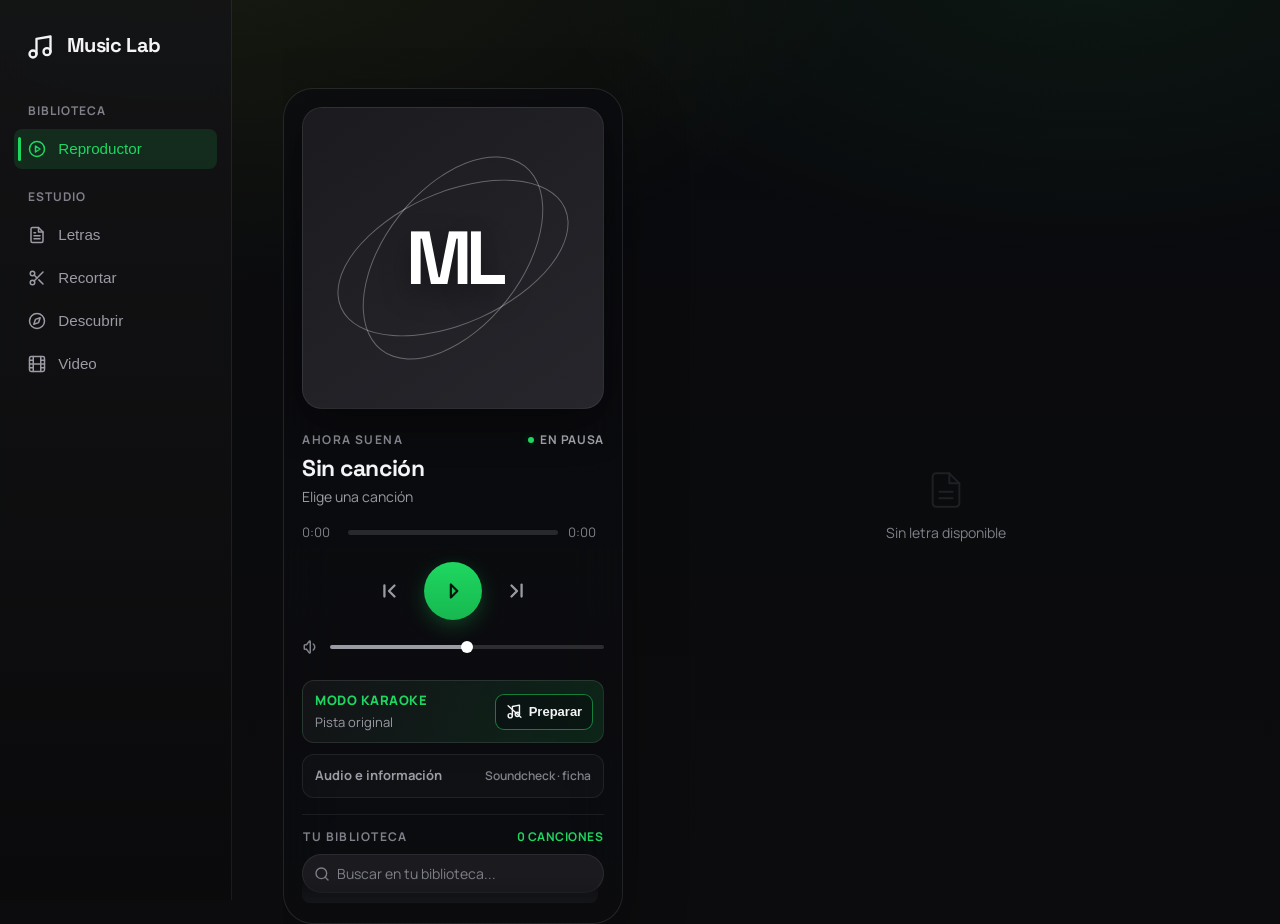
==== commit dd82812d: "style(ui): pulir tipografía, espaciado y responsive de toda la app - Escala tipográfica de 4 pasos (" ====
--- a/static/index.html
+++ b/static/index.html
@@ -395,7 +395,7 @@
           <input type="text" id="videoOutputName" placeholder="Se usará el nombre de la canción si lo dejas vacío" />
           <fieldset class="video-layout-picker">
             <legend>Formato de pantalla</legend>
-            <p class="picker-hint">Elige la disposición visual del video (estilo reproductor Music Lab o terminal).</p>
+            <p class="picker-hint">Elige la disposición visual del video (reproductor Music Lab, terminal o fondo de color).</p>
             <div class="video-layout-options">
               <label class="video-layout-option">
                 <input type="radio" name="videoLayout" value="player" checked />
@@ -411,17 +411,24 @@
                   <span class="video-layout-description">Estilo consola de comandos hacker con ventana chrome `>_`.</span>
                 </span>
               </label>
+              <label class="video-layout-option">
+                <input type="radio" name="videoLayout" value="color" />
+                <span class="video-layout-copy">
+                  <span class="video-layout-name">Formato Color</span>
+                  <span class="video-layout-description">Fondo liso del color que elijas y solo la letra, también en el color que prefieras.</span>
+                </span>
+              </label>
             </div>
           </fieldset>
 
           <fieldset class="lyric-style-picker lyric-flow-picker">
             <legend>Distribución de la letra</legend>
-            <p class="picker-hint">Se aplica por igual a Reproductor y Terminal, tanto en la previsualización como en el video.</p>
+            <p class="picker-hint">Se aplica por igual a los tres formatos, tanto en la previsualización como en el video.</p>
             <div class="lyric-style-options">
               <label class="lyric-style-option">
                 <input type="radio" name="videoLyricFlow" value="block" checked />
                 <span class="lyric-style-name">Bloques adaptativos</span>
-                <span class="lyric-style-description">Mantiene el flujo actual: páginas llenas en Reproductor y estrofas en Terminal.</span>
+                <span class="lyric-style-description">Mantiene el flujo actual: páginas llenas en Reproductor y estrofas en Terminal y Color.</span>
               </label>
               <label class="lyric-style-option">
                 <input type="radio" name="videoLyricFlow" value="line" />
@@ -443,6 +450,34 @@
                 <svg viewBox="0 0 24 24" fill="none" stroke="currentColor" stroke-linecap="round" stroke-linejoin="round" aria-hidden="true"><path d="M15 8a5 5 0 0 1 0 8"></path><path d="M6 15H4a1 1 0 0 1-1-1v-4a1 1 0 0 1 1-1h2l3.5-4.5A.8.8 0 0 1 11 5v14a.8.8 0 0 1-1.5.5L6 15"></path></svg>
                 <input id="videoPlayerVolume" type="range" class="volume-slider" min="0" max="100" step="5" value="50" />
               </div>
+            </fieldset>
+          </div>
+
+          <div id="colorOptionsGroup" hidden>
+            <fieldset class="video-color-picker">
+              <legend>Colores del video</legend>
+              <p class="picker-hint">Parte de una paleta o crea la tuya. Las palabras que aún no suenan se ven más tenues y se rellenan al cantarse.</p>
+              <div class="color-presets" id="videoColorPresets" role="group" aria-label="Paletas sugeridas"></div>
+              <div class="color-custom">
+                <label class="color-field" for="videoBgColor">
+                  <input type="color" id="videoBgColor" value="#5b21f5" />
+                  <span class="color-field-copy">
+                    <span class="color-field-label">Fondo</span>
+                    <output class="color-field-value" id="videoBgColorValue" for="videoBgColor">#5B21F5</output>
+                  </span>
+                </label>
+                <button type="button" class="color-swap" id="videoColorSwap" title="Intercambiar fondo y letra" aria-label="Intercambiar fondo y letra">
+                  <svg viewBox="0 0 24 24" fill="none" stroke="currentColor" stroke-width="2" stroke-linecap="round" stroke-linejoin="round" aria-hidden="true"><path d="M7 4 3 8l4 4"/><path d="M3 8h14"/><path d="m17 20 4-4-4-4"/><path d="M21 16H7"/></svg>
+                </button>
+                <label class="color-field" for="videoTextColor">
+                  <input type="color" id="videoTextColor" value="#ffe14d" />
+                  <span class="color-field-copy">
+                    <span class="color-field-label">Letra</span>
+                    <output class="color-field-value" id="videoTextColorValue" for="videoTextColor">#FFE14D</output>
+                  </span>
+                </label>
+              </div>
+              <p class="color-contrast" id="videoColorContrast" aria-live="polite"></p>
             </fieldset>
           </div>
 
@@ -595,22 +630,8 @@
             <!-- Replica el look de la exportación final y permanece visible al ajustar el fragmento. -->
             <div class="term-stage" id="fragPreviewStage" hidden>
               <button class="term-close" id="fragPreviewClose" title="Cerrar">×</button>
-              <div class="term-titlebar">
-                <span class="term-dot term-dot-red"></span>
-                <span class="term-dot term-dot-yellow"></span>
-                <span class="term-dot term-dot-green"></span>
-                <span class="term-label" id="fragPreviewLabel">NovaLyrics</span>
-              </div>
-              <div class="term-body">
-                <div class="term-header">
-                  <span class="term-prompt">&gt;_</span>
-                  <span class="term-title" id="fragPreviewTitle"></span>
-                  <div class="term-artist" id="fragPreviewArtist"></div>
-                </div>
-                <div class="term-output">
-                  <div class="term-lyrics" id="fragPreviewLyrics"></div>
-                </div>
-              </div>
+              <!-- Color y Terminal: frame renderizado por el mismo código que exporta el video -->
+              <img class="term-frame" id="fragPreviewFrame" alt="Vista previa del video" hidden />
               <!-- Componentes 1:1 del reproductor (solo visibles en Formato Reproductor) -->
               <div class="player-preview-body">
                 <div class="player-preview-card">
@@ -651,8 +672,84 @@
           </aside>
         </div>
 
-        <h2>Videos generados</h2>
-        <div class="video-gallery" id="videoGallery"></div>
+        <section class="video-library" id="videoLibrary" aria-labelledby="videoLibraryTitle">
+          <header class="vl-head">
+            <div class="vl-heading">
+              <h2 id="videoLibraryTitle">Videos generados</h2>
+              <p class="vl-summary" id="videoLibrarySummary" aria-live="polite"></p>
+            </div>
+            <div class="vl-tools">
+              <label class="vl-search">
+                <svg viewBox="0 0 24 24" fill="none" stroke="currentColor" stroke-width="2" stroke-linecap="round" aria-hidden="true"><circle cx="11" cy="11" r="7"/><path d="m20 20-3.5-3.5"/></svg>
+                <input type="search" id="videoSearch" placeholder="Buscar canción, artista o formato" autocomplete="off" aria-label="Buscar videos" />
+              </label>
+              <select id="videoSort" class="vl-sort" aria-label="Ordenar videos">
+                <option value="recent">Más recientes</option>
+                <option value="oldest">Más antiguos</option>
+                <option value="name">Nombre (A–Z)</option>
+                <option value="duration">Más largos</option>
+                <option value="size">Más pesados</option>
+              </select>
+            </div>
+          </header>
+          <div class="vl-filters" id="videoFilters" role="group" aria-label="Filtrar por formato" hidden></div>
+          <div class="video-gallery" id="videoGallery" aria-busy="true"></div>
+          <div class="vl-empty" id="videoEmpty" hidden>
+            <span class="vl-empty-mark" aria-hidden="true">
+              <svg viewBox="0 0 24 24" fill="none" stroke="currentColor" stroke-width="1.6" stroke-linecap="round" stroke-linejoin="round"><rect x="3" y="5" width="18" height="14" rx="3"/><path d="m10 9.5 5 2.5-5 2.5Z" fill="currentColor"/></svg>
+            </span>
+            <strong id="videoEmptyTitle">Tu galería está esperando</strong>
+            <p id="videoEmptyText"></p>
+          </div>
+        </section>
+
+        <dialog id="videoDialog" class="vdialog" aria-label="Reproductor de video">
+          <div class="vdialog-shell">
+            <div class="vdialog-stage" data-orientation="portrait">
+              <button type="button" class="vdialog-nav vdialog-prev" aria-label="Video anterior">
+                <svg viewBox="0 0 24 24" fill="none" stroke="currentColor" stroke-width="2.2" stroke-linecap="round" stroke-linejoin="round" aria-hidden="true"><path d="m15 5-7 7 7 7"/></svg>
+              </button>
+              <video class="vdialog-video" controls playsinline preload="metadata"></video>
+              <button type="button" class="vdialog-nav vdialog-next" aria-label="Video siguiente">
+                <svg viewBox="0 0 24 24" fill="none" stroke="currentColor" stroke-width="2.2" stroke-linecap="round" stroke-linejoin="round" aria-hidden="true"><path d="m9 5 7 7-7 7"/></svg>
+              </button>
+            </div>
+            <aside class="vdialog-side">
+              <button type="button" class="vdialog-close" aria-label="Cerrar">
+                <svg viewBox="0 0 24 24" fill="none" stroke="currentColor" stroke-width="2.2" stroke-linecap="round" aria-hidden="true"><path d="M6 6l12 12M18 6 6 18"/></svg>
+              </button>
+              <span class="vdialog-badge">Video</span>
+              <h3 class="vdialog-title"></h3>
+              <p class="vdialog-artist"></p>
+              <div class="vdialog-tags"></div>
+              <dl class="vdialog-meta"></dl>
+              <div class="vdialog-actions">
+                <a class="vbtn vbtn-primary vdialog-download" download>
+                  <svg viewBox="0 0 24 24" fill="none" stroke="currentColor" stroke-width="2" stroke-linecap="round" stroke-linejoin="round" aria-hidden="true"><path d="M12 4v11"/><path d="m7 11 5 5 5-5"/><path d="M5 20h14"/></svg>
+                  Descargar
+                </a>
+                <button type="button" class="vbtn vdialog-reveal">
+                  <svg viewBox="0 0 24 24" fill="none" stroke="currentColor" stroke-width="2" stroke-linecap="round" stroke-linejoin="round" aria-hidden="true"><path d="M3 7a2 2 0 0 1 2-2h4l2 2h8a2 2 0 0 1 2 2v8a2 2 0 0 1-2 2H5a2 2 0 0 1-2-2Z"/></svg>
+                  Mostrar en carpeta
+                </button>
+                <button type="button" class="vbtn vdialog-rename">
+                  <svg viewBox="0 0 24 24" fill="none" stroke="currentColor" stroke-width="2" stroke-linecap="round" stroke-linejoin="round" aria-hidden="true"><path d="M4 20h4L19 9a2.8 2.8 0 0 0-4-4L4 16Z"/><path d="m14 6 4 4"/></svg>
+                  Renombrar
+                </button>
+                <form class="vdialog-rename-form" hidden>
+                  <input type="text" class="vdialog-rename-input" aria-label="Nuevo nombre" maxlength="180" />
+                  <button type="submit" class="vbtn vbtn-primary">Guardar</button>
+                </form>
+                <button type="button" class="vbtn vbtn-danger vdialog-delete">
+                  <svg viewBox="0 0 24 24" fill="none" stroke="currentColor" stroke-width="2" stroke-linecap="round" stroke-linejoin="round" aria-hidden="true"><path d="M4 7h16"/><path d="M10 11v6M14 11v6"/><path d="M6 7l1 12a2 2 0 0 0 2 2h6a2 2 0 0 0 2-2l1-12"/><path d="M9 7V4h6v3"/></svg>
+                  Eliminar
+                </button>
+              </div>
+              <p class="vdialog-message" role="status" aria-live="polite"></p>
+              <p class="vdialog-counter"></p>
+            </aside>
+          </div>
+        </dialog>
       </section>
 
       <!-- ============ VISTA: DESCUBRIR (Spotify) ============ -->
--- a/static/style.css
+++ b/static/style.css
@@ -16,7 +16,7 @@
   /* Texto */
   --text: #f4f4f6;
   --text-dim: #9b9ba4;
-  --text-faint: #6b6b74;
+  --text-faint: #80808a;
 
   /* Acento (verde marca) */
   --accent: #1ed760;
@@ -54,6 +54,21 @@
   --t-fast: 0.15s ease;
   --t: 0.22s cubic-bezier(0.22, 0.61, 0.36, 1);
 
+  /* Escala tipográfica: sustituye ~30 tamaños sueltos por 4 pasos pequeños */
+  --fs-xs: 0.75rem;   /* leyendas, insignias */
+  --fs-sm: 0.8125rem; /* etiquetas, ayudas, metadatos */
+  --fs-md: 0.875rem;  /* texto de controles y listas */
+  --fs-lg: 0.95rem;   /* texto principal de formularios */
+
+  /* Espaciado (múltiplos de 4 px) */
+  --sp-1: 4px;
+  --sp-2: 8px;
+  --sp-3: 12px;
+  --sp-4: 16px;
+  --sp-5: 24px;
+  --sp-6: 32px;
+  --sp-7: 48px;
+
   --font: 'Manrope', -apple-system, BlinkMacSystemFont, 'Segoe UI', sans-serif;
   --font-display: 'Space Grotesk', 'Manrope', sans-serif;
   --track-primary: var(--accent);
@@ -198,6 +213,7 @@
   font-family: var(--font);
   color: var(--text);
   min-height: 100vh;
+  line-height: 1.5;
   overflow-x: hidden;
   background:
     radial-gradient(1200px 650px at 15% -10%, rgba(var(--ambient-primary), 0.08) 0%, transparent 60%),
@@ -250,7 +266,7 @@
 }
 
 .nav-group-label {
-  font-size: 0.68rem;
+  font-size: var(--fs-xs);
   font-weight: 700;
   text-transform: uppercase;
   letter-spacing: 0.08em;
@@ -266,7 +282,7 @@
   text-align: left;
   padding: 11px 14px;
   border-radius: var(--radius-sm);
-  font-size: 0.92rem;
+  font-size: var(--fs-lg);
   font-weight: 500;
   cursor: pointer;
   transition: background-color var(--t-fast), color var(--t-fast);
@@ -298,7 +314,8 @@
 .content {
   flex: 1;
   min-width: 0;
-  padding: 40px 48px;
+  /* El borde inferior deja libre la zona del mini-reproductor flotante. */
+  padding: var(--sp-7) clamp(24px, 4vw, 56px) 136px;
   max-width: none;
   position: relative;
   z-index: 1;
@@ -307,30 +324,32 @@
 
 h1 {
   font-family: var(--font-display);
-  font-size: 1.75rem;
+  font-size: 1.85rem;
   font-weight: 800;
+  line-height: 1.15;
   letter-spacing: -0.02em;
-  margin-bottom: 6px;
+  margin-bottom: var(--sp-2);
 }
 
 h1 + .hint {
-  margin-top: 4px;
+  margin-top: 0;
 }
 
 h2 {
   font-family: var(--font-display);
-  font-size: 1.05rem;
+  font-size: 1.1rem;
   font-weight: 700;
-  margin: 34px 0 14px;
+  line-height: 1.25;
+  margin: var(--sp-6) 0 var(--sp-4);
   color: var(--text);
 }
 
 .hint {
   color: var(--text-dim);
-  font-size: 0.86rem;
-  line-height: 1.5;
-  margin-bottom: 20px;
-  max-width: 640px;
+  font-size: var(--fs-lg);
+  line-height: 1.6;
+  margin-bottom: var(--sp-5);
+  max-width: 62ch;
 }
 
 .view {
@@ -352,19 +371,24 @@
   background: linear-gradient(180deg, var(--bg-elev-1), var(--bg-elev-2));
   border: 1px solid var(--border);
   border-radius: var(--radius-lg);
-  padding: 26px;
+  padding: 28px 30px;
   display: flex;
   flex-direction: column;
   gap: 6px;
-  max-width: 660px;
+  max-width: 700px;
   box-shadow: var(--shadow-sm);
 }
 
+/* El primer elemento no suma margen propio al relleno de la tarjeta. */
+.form-card > :first-child { margin-top: 0; }
+
+h1 + .form-card { margin-top: var(--sp-5); }
+
 .form-card label {
-  font-size: 0.78rem;
+  font-size: var(--fs-sm);
   font-weight: 600;
   color: var(--text-dim);
-  margin-top: 14px;
+  margin-top: 18px;
 }
 
 .form-card input[type="text"],
@@ -375,8 +399,9 @@
   border: 1px solid var(--border);
   color: var(--text);
   border-radius: var(--radius-sm);
-  padding: 11px 13px;
-  font-size: 0.92rem;
+  padding: 12px 14px;
+  min-height: 44px;
+  font-size: var(--fs-lg);
   font-family: inherit;
   resize: vertical;
   transition: border-color var(--t-fast), box-shadow var(--t-fast), background-color var(--t-fast);
@@ -451,7 +476,7 @@
   color: var(--text);
   border-radius: var(--radius-sm);
   font-family: inherit;
-  font-size: 0.92rem;
+  font-size: var(--fs-lg);
   cursor: pointer;
   transition: border-color var(--t-fast), background-color var(--t-fast), box-shadow var(--t-fast);
   white-space: nowrap;
@@ -523,7 +548,7 @@
   padding: 9px 12px;
   border-radius: var(--radius-sm);
   color: var(--text);
-  font-size: 0.9rem;
+  font-size: var(--fs-lg);
   cursor: pointer;
   transition: background-color var(--t-fast), color var(--t-fast);
   white-space: nowrap;
@@ -544,20 +569,21 @@
 
 /* Botón primario. Excluimos los botones del dropdown custom (.select-button)
    y los "ghost" para que no hereden el look verde de accion primaria. */
-.form-card button:not(.select-button):not(.btn-ghost):not(.trim-control),
+.form-card button:where(:not(.select-button):not(.btn-ghost):not(.trim-control):not(.color-preset):not(.color-swap)),
 #videoGenerateBtn {
   background: linear-gradient(180deg, var(--accent), var(--accent-2));
   color: #04140a;
   font-weight: 700;
-  font-size: 0.9rem;
+  font-size: var(--fs-lg);
   border: 1px solid transparent;
   border-radius: var(--radius-pill);
-  padding: 11px 26px;
+  padding: 0 28px;
+  min-height: 44px;
   cursor: pointer;
   transition: transform var(--t-fast), box-shadow var(--t-fast), filter var(--t-fast);
 }
 
-.form-card button:not(.select-button):not(.btn-ghost):not(.trim-control) {
+.form-card button:where(:not(.select-button):not(.btn-ghost):not(.trim-control):not(.color-preset):not(.color-swap)) {
   margin-top: 20px;
   align-self: flex-start;
 }
@@ -567,19 +593,19 @@
   align-self: auto;
 }
 
-.form-card button:not(.select-button):not(.btn-ghost):not(.trim-control):hover,
+.form-card button:where(:not(.select-button):not(.btn-ghost):not(.trim-control):not(.color-preset):not(.color-swap)):hover,
 #videoGenerateBtn:hover {
   transform: translateY(-1px);
   box-shadow: 0 8px 22px var(--accent-glow);
   filter: brightness(1.05);
 }
 
-.form-card button:not(.select-button):not(.btn-ghost):not(.trim-control):active,
+.form-card button:where(:not(.select-button):not(.btn-ghost):not(.trim-control):not(.color-preset):not(.color-swap)):active,
 #videoGenerateBtn:active {
   transform: translateY(0);
 }
 
-.form-card button:not(.select-button):not(.btn-ghost):not(.trim-control):disabled {
+.form-card button:where(:not(.select-button):not(.btn-ghost):not(.trim-control):not(.color-preset):not(.color-swap)):disabled {
   opacity: 0.45;
   cursor: not-allowed;
   transform: none;
@@ -596,10 +622,14 @@
   color: var(--text);
   border: 1px solid var(--border-strong);
   border-radius: var(--radius-pill);
-  padding: 9px 20px;
-  cursor: pointer;
-  font-size: 0.85rem;
-  font-weight: 500;
+  padding: 0 24px;
+  min-height: 44px;
+  display: inline-flex;
+  align-items: center;
+  justify-content: center;
+  cursor: pointer;
+  font-size: var(--fs-md);
+  font-weight: 600;
   transition: border-color var(--t-fast), background-color var(--t-fast);
 }
 
@@ -615,7 +645,7 @@
 }
 
 #fragPreviewBtn {
-  margin-top: 22px;
+  margin-top: 0;
 }
 
 .inline-fields {
@@ -625,9 +655,16 @@
 }
 
 .inline-fields > div {
+  display: flex;
   flex: 1;
+  flex-direction: column;
+  gap: 6px;
   min-width: 140px;
 }
+
+/* El margen superior lo aporta el contenedor, no cada etiqueta. */
+.inline-fields { margin-top: 18px; }
+.inline-fields > div > label { margin-top: 0; }
 
 /* Modificador para filas donde el primer campo es una etiqueta corta
    (ej. Idioma "es"/"en") y el segundo necesita todo el ancho posible
@@ -646,7 +683,7 @@
   gap: 8px;
   margin-top: 22px;
   color: var(--text);
-  font-size: 0.88rem;
+  font-size: var(--fs-md);
   font-weight: 500;
   cursor: pointer;
 }
@@ -660,7 +697,7 @@
 
 .status-box {
   margin-top: 16px;
-  font-size: 0.88rem;
+  font-size: var(--fs-md);
   color: var(--text-dim);
   min-height: 1.2em;
 }
@@ -715,7 +752,7 @@
   list-style: none;
   cursor: pointer;
   padding: 14px 18px;
-  font-size: 0.9rem;
+  font-size: var(--fs-lg);
   font-weight: 600;
   color: var(--text-dim);
   user-select: none;
@@ -765,7 +802,7 @@
   background: var(--accent-soft);
   color: var(--accent);
   font-weight: 800;
-  font-size: 0.92rem;
+  font-size: var(--fs-lg);
   display: flex;
   align-items: center;
   justify-content: center;
@@ -779,7 +816,7 @@
 }
 
 .step-sub {
-  font-size: 0.85rem;
+  font-size: var(--fs-md);
   color: var(--text-dim);
   margin-top: 2px;
 }
@@ -798,7 +835,7 @@
   align-items: center;
   gap: 8px;
   color: var(--text);
-  font-size: 0.88rem;
+  font-size: var(--fs-md);
   font-weight: 500;
   cursor: pointer;
   margin-top: 0;
@@ -819,7 +856,7 @@
   gap: 12px;
   margin: 24px 0 4px;
   color: var(--text-dim);
-  font-size: 0.78rem;
+  font-size: var(--fs-sm);
   font-weight: 700;
   text-transform: uppercase;
   letter-spacing: 0.06em;
@@ -865,7 +902,7 @@
 .sync-review summary {
   padding: 12px 0 8px;
   color: var(--warn);
-  font-size: 0.84rem;
+  font-size: var(--fs-md);
   font-weight: 700;
   cursor: pointer;
 }
@@ -900,7 +937,7 @@
   overflow: hidden;
   text-overflow: ellipsis;
   white-space: nowrap;
-  font-size: 0.86rem;
+  font-size: var(--fs-md);
 }
 
 .sync-review-row label {
@@ -909,7 +946,7 @@
   gap: 5px;
   margin: 0;
   color: var(--text-dim);
-  font-size: 0.72rem;
+  font-size: var(--fs-xs);
 }
 
 .sync-review-row input {
@@ -925,7 +962,7 @@
   border-radius: 7px;
   background: transparent;
   color: var(--text-dim);
-  font-size: 0.76rem;
+  font-size: var(--fs-sm);
   cursor: pointer;
 }
 
@@ -941,7 +978,7 @@
   align-items: center;
   justify-content: center;
   padding: 0 20px;
-  font-size: 0.85rem;
+  font-size: var(--fs-md);
   box-sizing: border-box;
 }
 
@@ -955,37 +992,19 @@
 }
 
 #fragPreviewBtn, #videoGenerateBtn {
-  width: 170px;
-  height: 38px;
+  width: 176px;
+  height: 44px;
   display: flex;
   align-items: center;
   justify-content: center;
   padding: 0;
-  font-size: 0.85rem;
+  font-size: var(--fs-md);
   box-sizing: border-box;
   align-self: auto;
 }
 
-/* Vista previa del export: una terminal sin fondo externo, igual al lienzo
-   vertical que se publica. */
+/* Vista previa del export: lienzo vertical idéntico al que se publica. */
 .term-stage {
-  --term-window: #070b0f;
-  --term-window-end: #0a1619;
-  --term-glow-a: rgba(12, 112, 91, 0.24);
-  --term-glow-b: rgba(12, 77, 112, 0.20);
-  --term-titlebar: #11181c;
-  --term-titlebar-text: #b1c6c3;
-  --term-titlebar-line: #366c69;
-  --term-title: #ecfad4;
-  --term-artist: #71e2ae;
-  --term-prompt: #5feba9;
-  --term-lyric: #4ce8ca;
-  --term-lyric-current: #e4ffff;
-  --term-lyric-future: #506f70;
-  --term-cursor: #92ffe1;
-  --term-panel-line: #287268;
-  --term-grid: rgba(35, 118, 105, 0.18);
-  --term-status: #69ffb8;
   position: relative;
   container-type: inline-size;
   aspect-ratio: 9 / 16;
@@ -997,59 +1016,7 @@
   overflow: hidden;
   box-shadow: var(--shadow);
   border: 1px solid rgba(255, 255, 255, 0.12);
-  background:
-    radial-gradient(circle at 16% 28%, var(--term-glow-a), transparent 42%),
-    radial-gradient(circle at 84% 74%, var(--term-glow-b), transparent 46%),
-    linear-gradient(165deg, var(--term-window), var(--term-window-end));
-  font-family: "Menlo", "SF Mono", "DejaVu Sans Mono", "Courier New", monospace;
-}
-
-.term-stage::before {
-  position: absolute;
-  z-index: 0;
-  inset: 0;
-  background-image:
-    linear-gradient(var(--term-grid) 1px, transparent 1px),
-    linear-gradient(90deg, var(--term-grid) 1px, transparent 1px);
-  background-size: 9cqw 9cqw;
-  content: "";
-  opacity: 0.55;
-  pointer-events: none;
-}
-
-.term-titlebar {
-  position: relative;
-  z-index: 2;
-  display: flex;
-  align-items: center;
-  gap: 8px;
-  min-height: 8.2%;
-  padding: 2.5cqw 3.5cqw;
-  background: var(--term-titlebar);
-  border: 0;
-  border-bottom: 1px solid var(--term-titlebar-line);
-}
-
-.term-dot {
-  width: 3cqw;
-  height: 3cqw;
-  border-radius: 50%;
-  flex-shrink: 0;
-}
-.term-dot-red    { background: #ff5f56; }
-.term-dot-yellow { background: #ffbd2e; }
-.term-dot-green  { background: #27c93f; }
-
-.term-label {
-  flex: 1;
-  text-align: center;
-  color: var(--term-titlebar-text);
-  font-size: 3.1cqw;
-  letter-spacing: 0.03em;
-  overflow: hidden;
-  text-overflow: ellipsis;
-  white-space: nowrap;
-  padding: 0 8px;
+  background: #08090b;
 }
 
 .term-close {
@@ -1069,108 +1036,6 @@
 }
 .term-close:hover { color: var(--text); }
 
-.term-body {
-  position: relative;
-  z-index: 1;
-  display: grid;
-  grid-template-rows: auto minmax(0, 1fr);
-  height: 91.8%;
-  min-height: 0;
-  padding: 7cqw 10cqw 9cqw;
-  background: transparent;
-  border: 0;
-}
-
-.term-header {
-  margin: 3cqw 0 0;
-  text-align: center;
-}
-
-.term-prompt { color: var(--term-prompt); font-weight: 700; }
-
-.term-title {
-  color: var(--term-title);
-  font-weight: 700;
-  font-size: var(--term-title-size, 5.7cqw);
-  letter-spacing: -0.025em;
-}
-
-.term-artist {
-  color: var(--term-artist);
-  margin-top: 1.5cqw;
-  font-size: var(--term-artist-size, 3.2cqw);
-  font-weight: 400;
-}
-
-.term-output {
-  position: relative;
-  align-self: center;
-  min-height: 47cqw;
-  max-height: 96cqw;
-  overflow: hidden;
-  padding: 4cqw 5.5cqw;
-}
-
-.term-lyrics {
-  text-align: center;
-  font-weight: 700;
-  font-size: var(--term-lyric-size, 6.4cqw);
-  line-height: var(--term-lyric-leading, 1.55);
-  color: transparent;
-  min-height: 28cqw;
-}
-
-.term-line { display: block; }
-
-/* Las palabras futuras mantienen contexto sin competir con la activa. */
-.term-word {
-  color: var(--term-lyric-future);
-  transition: color 0.06s ease;
-}
-
-.term-word.revealed {
-  color: var(--term-lyric);
-}
-
-.term-word.current {
-  color: var(--term-lyric-current);
-  text-decoration: underline;
-  text-decoration-color: var(--term-status);
-  text-decoration-thickness: 0.7cqw;
-  text-underline-offset: 1.35cqw;
-  text-shadow: 0.5cqw 0.7cqw 0 var(--term-lyric);
-}
-
-/* El modo clásico no anticipa las palabras: se escriben una a una junto al cursor. */
-.term-stage[data-lyric-style="typing"] .term-word:not(.revealed) {
-  color: transparent;
-}
-
-/* El modo de foco conserva un único verso fuente, pero permite envolver sus
-   palabras en hasta tres filas visibles para usar 75% del ancho disponible. */
-.term-stage[data-lyric-flow="line"] .term-output {
-  display: grid;
-  min-height: 62cqw;
-  max-height: none;
-  margin-inline: 0;
-  padding: 6cqw 2.5cqw;
-  place-items: center;
-}
-
-.term-stage[data-lyric-flow="line"] .term-lyrics {
-  min-height: 0;
-  font-size: calc(var(--term-lyric-size, 6.4cqw) * 1.42);
-  line-height: 1.34;
-  letter-spacing: 0.012em;
-}
-
-.term-stage[data-lyric-flow="line"] .term-line {
-  display: block;
-  text-align: center;
-  white-space: normal;
-  text-wrap: balance;
-}
-
 /* Selector de dos formatos: cada tarjeta explica el comportamiento antes
    de iniciar un render que puede tardar varios minutos. */
 .lyric-style-picker {
@@ -1187,13 +1052,13 @@
 
 .video-layout-picker legend {
   color: var(--text-dim);
-  font-size: 0.78rem;
+  font-size: var(--fs-sm);
   font-weight: 600;
 }
 
 .video-layout-options {
   display: grid;
-  grid-template-columns: repeat(2, minmax(0, 1fr));
+  grid-template-columns: repeat(auto-fit, minmax(190px, 1fr));
   gap: 10px;
 }
 
@@ -1211,6 +1076,12 @@
   transition: border-color var(--t-fast), background-color var(--t-fast), transform var(--t-fast);
 }
 
+.video-layout-copy {
+  display: flex;
+  flex-direction: column;
+  gap: 4px;
+}
+
 .video-layout-option input {
   position: absolute;
   opacity: 0;
@@ -1224,13 +1095,13 @@
 
 .video-layout-name {
   color: var(--text);
-  font-size: 0.85rem;
+  font-size: var(--fs-md);
   font-weight: 700;
 }
 
 .video-layout-description {
   color: var(--text-dim);
-  font-size: 0.72rem;
+  font-size: var(--fs-xs);
   line-height: 1.35;
 }
 
@@ -1245,7 +1116,7 @@
 .player-export-settings legend {
   padding: 0 4px;
   color: var(--text-dim);
-  font-size: 0.78rem;
+  font-size: var(--fs-sm);
   font-weight: 600;
 }
 
@@ -1256,7 +1127,7 @@
   gap: 12px;
   margin-bottom: 10px;
   color: var(--text);
-  font-size: 0.78rem;
+  font-size: var(--fs-sm);
   font-weight: 650;
 }
 
@@ -1289,14 +1160,14 @@
 
 .video-theme-picker legend {
   color: var(--text-dim);
-  font-size: 0.78rem;
+  font-size: var(--fs-sm);
   font-weight: 600;
 }
 
 .picker-hint {
   margin: 6px 0 10px;
   color: var(--text-dim);
-  font-size: 0.72rem;
+  font-size: var(--fs-xs);
   line-height: 1.45;
 }
 
@@ -1349,9 +1220,9 @@
 .theme-swatch-cloud { color: #126276; border-color: rgba(65, 91, 122, 0.24); background: radial-gradient(circle at 70% 72%, #a58ed2, transparent 36%), linear-gradient(#eff5f8 0 16%, #e2ebf2 16%, #c0d7e5); }
 .video-theme-copy { display: grid; gap: 3px; min-width: 0; }
 .video-theme-topline { display: flex; flex-wrap: wrap; align-items: center; gap: 6px; }
-.video-theme-name { color: var(--text); font-size: 0.78rem; font-weight: 700; }
-.video-theme-badge { padding: 2px 6px; border: 1px solid var(--border); border-radius: 99px; color: var(--text-faint); font-size: 0.56rem; font-weight: 700; letter-spacing: 0.04em; text-transform: uppercase; }
-.video-theme-description { color: var(--text-dim); font-size: 0.68rem; line-height: 1.35; }
+.video-theme-name { color: var(--text); font-size: var(--fs-sm); font-weight: 700; }
+.video-theme-badge { padding: 2px 6px; border: 1px solid var(--border); border-radius: 99px; color: var(--text-faint); font-size: var(--fs-xs); font-weight: 700; letter-spacing: 0.04em; text-transform: uppercase; }
+.video-theme-description { color: var(--text-dim); font-size: var(--fs-xs); line-height: 1.35; }
 
 .video-typography-picker {
   margin-top: 16px;
@@ -1362,12 +1233,12 @@
 .video-typography-picker legend,
 .typography-label {
   color: var(--text-dim);
-  font-size: 0.78rem;
+  font-size: var(--fs-sm);
   font-weight: 600;
 }
 
 .typography-family-field { display: grid; gap: 7px; }
-.typography-family-field label { margin: 0; color: var(--text-dim); font-size: 0.72rem; }
+.typography-family-field label { margin: 0; color: var(--text-dim); font-size: var(--fs-xs); }
 .typography-family-field select { width: 100%; margin: 0; }
 .typography-size-field { display: grid; gap: 8px; margin-top: 14px; }
 .typography-size-options { display: grid; grid-template-columns: repeat(3, minmax(0, 1fr)); gap: 8px; }
@@ -1381,7 +1252,7 @@
   border-radius: var(--radius-sm);
   background: rgba(255, 255, 255, 0.025);
   color: var(--text-dim);
-  font-size: 0.7rem;
+  font-size: var(--fs-xs);
   cursor: pointer;
   transition: border-color var(--t-fast), background-color var(--t-fast), transform var(--t-fast);
 }
@@ -1394,66 +1265,9 @@
 .type-sample-balanced { font-size: 1.25rem; }
 .type-sample-large { font-size: 1.5rem; }
 
-.term-stage[data-video-theme="midnight"] {
-  --term-window: #05081b; --term-window-end: #11113a; --term-glow-a: rgba(47, 71, 255, 0.28); --term-glow-b: rgba(188, 49, 255, 0.22);
-  --term-titlebar: #0d1130; --term-titlebar-text: #c7cfff; --term-titlebar-line: #4e5bc2; --term-title: #ecefff;
-  --term-artist: #98a5ff; --term-prompt: #aa8fff; --term-lyric: #69e5ff; --term-lyric-current: #effdff;
-  --term-lyric-future: #5b649d; --term-cursor: #a6f7ff;
-  --term-panel-line: #4e5bc2; --term-grid: rgba(73, 86, 188, 0.19); --term-status: #ca72ff;
-}
-.term-stage[data-video-theme="midnight"]::before { background-image: linear-gradient(35deg, transparent 48%, var(--term-grid) 49% 51%, transparent 52%), linear-gradient(90deg, var(--term-grid) 1px, transparent 1px); background-size: 18cqw 18cqw; }
-.term-stage[data-video-theme="sunset"] {
-  --term-window: #23091c; --term-window-end: #541827; --term-glow-a: rgba(255, 84, 64, 0.26); --term-glow-b: rgba(255, 183, 75, 0.20);
-  --term-titlebar: #40142b; --term-titlebar-text: #ffd3cf; --term-titlebar-line: #b44e64; --term-title: #fff4d3;
-  --term-artist: #ff9eab; --term-prompt: #ffc469; --term-lyric: #ffae69; --term-lyric-current: #fff5dd;
-  --term-lyric-future: #975b6b; --term-cursor: #ffd590;
-  --term-panel-line: #b04c5e; --term-grid: rgba(170, 67, 89, 0.18); --term-status: #ffc969;
-}
-.term-stage[data-video-theme="sunset"]::before { background-image: repeating-conic-gradient(from 190deg at 50% 110%, transparent 0 12deg, var(--term-grid) 13deg 14deg); background-size: 100% 100%; }
-.term-stage[data-video-theme="cloud"] {
-  --term-window: #e2ebf2; --term-window-end: #c0d7e5; --term-glow-a: rgba(111, 208, 222, 0.26); --term-glow-b: rgba(174, 139, 224, 0.22);
-  --term-titlebar: #eff5f8; --term-titlebar-text: #36495b; --term-titlebar-line: #829fb2; --term-title: #162a3d;
-  --term-artist: #1c6770; --term-prompt: #2e6f68; --term-lyric: #126276; --term-lyric-current: #052533;
-  --term-lyric-future: #5d7a8b; --term-cursor: #0d5e70;
-  --term-panel-line: #7497a8; --term-grid: rgba(102, 137, 154, 0.20); --term-status: #187970;
-}
-.term-stage[data-video-theme="cloud"]::before { background-image: radial-gradient(circle, var(--term-grid) 0 1px, transparent 1.5px); background-size: 7cqw 7cqw; }
-.term-stage[data-video-font="mono"] { font-family: "Menlo", "SF Mono", "DejaVu Sans Mono", "Courier New", monospace; }
-.term-stage[data-video-font="modern"] { font-family: "Avenir Next", "Helvetica Neue", "DejaVu Sans", sans-serif; }
-.term-stage[data-video-font="editorial"] { font-family: "Georgia", "DejaVu Serif", serif; }
-.term-stage[data-video-font-size="compact"] {
-  --term-title-size: 5cqw;
-  --term-artist-size: 2.8cqw;
-  --term-lyric-size: 5.4cqw;
-  --term-lyric-leading: 1.55;
-}
-.term-stage[data-video-font-size="balanced"] {
-  --term-title-size: 5.7cqw;
-  --term-artist-size: 3.2cqw;
-  --term-lyric-size: 6.4cqw;
-  --term-lyric-leading: 1.55;
-}
-.term-stage[data-video-font-size="large"] {
-  --term-title-size: 6.4cqw;
-  --term-artist-size: 3.7cqw;
-  --term-lyric-size: 7.3cqw;
-  --term-lyric-leading: 1.52;
-}
-
-/* La densidad adapta el hook sin anular la escala elegida. Antes, min()
-   llevaba Compacta, Equilibrada y Grande al mismo tamaño máximo. */
-.term-stage[data-video-font-size="compact"] .term-lyrics[data-density="dense"] { font-size: 4.6cqw; }
-.term-stage[data-video-font-size="balanced"] .term-lyrics[data-density="dense"] { font-size: 5.1cqw; }
-.term-stage[data-video-font-size="large"] .term-lyrics[data-density="dense"] { font-size: 5.7cqw; }
-.term-stage[data-video-font-size="compact"] .term-lyrics[data-density="very-dense"] { font-size: 3.9cqw; }
-.term-stage[data-video-font-size="balanced"] .term-lyrics[data-density="very-dense"] { font-size: 4.35cqw; }
-.term-stage[data-video-font-size="large"] .term-lyrics[data-density="very-dense"] { font-size: 4.9cqw; }
-.term-lyrics[data-density="dense"] { line-height: 1.52; }
-.term-lyrics[data-density="very-dense"] { line-height: 1.48; }
-
 .lyric-style-picker legend {
   color: var(--text-dim);
-  font-size: 0.78rem;
+  font-size: var(--fs-sm);
   font-weight: 600;
   margin-bottom: 8px;
 }
@@ -1489,22 +1303,8 @@
 
 .lyric-style-option:hover { border-color: var(--border-strong); transform: translateY(-1px); }
 .lyric-style-option:has(input:checked):hover { border-color: var(--accent); }
-.lyric-style-name { color: var(--text); font-size: 0.84rem; font-weight: 700; }
-.lyric-style-description { color: var(--text-dim); font-size: 0.72rem; line-height: 1.45; }
-
-/* Cursor de bloque parpadeante al final de la última palabra revelada.
-   step-end para que el parpadeo sea instantáneo (como una terminal real,
-   no un fade). */
-.term-cursor {
-  color: var(--term-cursor);
-  margin-left: 2px;
-  animation: term-blink 0.8s step-end infinite;
-}
-
-@keyframes term-blink {
-  0%, 50%   { opacity: 1; }
-  50.01%, 100% { opacity: 0; }
-}
+.lyric-style-name { color: var(--text); font-size: var(--fs-md); font-weight: 700; }
+.lyric-style-description { color: var(--text-dim); font-size: var(--fs-xs); line-height: 1.45; }
 
 /* Status dentro de una step-card, para no dejarlo suelto abajo. */
 .step-card .status-box {
@@ -1528,7 +1328,7 @@
   display: flex;
   justify-content: space-between;
   align-items: baseline;
-  font-size: 0.85rem;
+  font-size: var(--fs-md);
   color: var(--text-dim);
   gap: 12px;
 }
@@ -1590,7 +1390,7 @@
   border-bottom: 2px solid transparent;
   color: var(--text-dim);
   padding: 10px 18px;
-  font-size: 0.92rem;
+  font-size: var(--fs-lg);
   font-weight: 600;
   cursor: pointer;
   transition: color var(--t-fast), border-color var(--t-fast);
@@ -1751,7 +1551,7 @@
 
 #currentArtistName {
   color: var(--text-dim);
-  font-size: 0.88rem;
+  font-size: var(--fs-md);
   margin-top: 4px;
 }
 
@@ -1782,7 +1582,7 @@
 
 #currentTime, #duration {
   color: var(--text-faint);
-  font-size: 0.76rem;
+  font-size: var(--fs-sm);
   font-variant-numeric: tabular-nums;
   width: 36px;
   flex-shrink: 0;
@@ -1821,7 +1621,7 @@
 
 .soundcheck-label {
   color: var(--text);
-  font-size: 0.76rem;
+  font-size: var(--fs-sm);
   font-weight: 800;
   letter-spacing: 0.04em;
   text-transform: uppercase;
@@ -1830,7 +1630,7 @@
 .soundcheck-detail {
   overflow: hidden;
   color: var(--text-dim);
-  font-size: 0.78rem;
+  font-size: var(--fs-sm);
   text-overflow: ellipsis;
   white-space: nowrap;
 }
@@ -1840,7 +1640,7 @@
   min-height: 36px;
   margin: 0;
   padding: 0 12px;
-  font-size: 0.78rem;
+  font-size: var(--fs-sm);
 }
 
 .np-metadata {
@@ -1852,7 +1652,7 @@
 .np-metadata summary {
   color: var(--text-dim);
   cursor: pointer;
-  font-size: 0.8rem;
+  font-size: var(--fs-sm);
   font-weight: 700;
 }
 
@@ -1883,7 +1683,7 @@
   align-items: center;
   gap: 5px;
   color: var(--text-faint);
-  font-size: 0.65rem;
+  font-size: var(--fs-xs);
   font-weight: 800;
   letter-spacing: 0.08em;
   text-transform: uppercase;
@@ -1900,7 +1700,7 @@
   box-shadow: none;
   color: var(--text);
   font-family: var(--font-display);
-  font-size: 0.88rem;
+  font-size: var(--fs-md);
   font-weight: 600;
   line-height: 1.35;
 }
@@ -1920,12 +1720,12 @@
   min-height: 36px;
   margin: 0;
   padding: 0 12px;
-  font-size: 0.78rem;
+  font-size: var(--fs-sm);
 }
 
 .metadata-status {
   color: var(--text-dim);
-  font-size: 0.76rem;
+  font-size: var(--fs-sm);
 }
 
 /* ---- Selector canción / recorte (vista Letras) ---- */
@@ -1938,7 +1738,7 @@
 
 .song-kind-picker legend {
   color: var(--text-dim);
-  font-size: 0.78rem;
+  font-size: var(--fs-sm);
   font-weight: 600;
 }
 
@@ -1955,7 +1755,7 @@
   background: rgba(255, 255, 255, 0.025);
   color: var(--text-dim);
   cursor: pointer;
-  font-size: 0.82rem;
+  font-size: var(--fs-md);
   font-weight: 600;
   transition: border-color var(--t-fast), background-color var(--t-fast), color var(--t-fast);
 }
@@ -2085,7 +1885,7 @@
   margin: 8px 0 0;
   padding-left: 60px;
   color: var(--text-faint);
-  font-size: 0.76rem;
+  font-size: var(--fs-sm);
   font-variant-numeric: tabular-nums;
 }
 
@@ -2129,7 +1929,7 @@
 
 .trim-field-label {
   color: var(--text-faint);
-  font-size: 0.65rem;
+  font-size: var(--fs-xs);
   font-weight: 800;
   letter-spacing: 0.08em;
   text-transform: uppercase;
@@ -2149,7 +1949,7 @@
   box-shadow: none;
   color: var(--text);
   font-family: var(--font-display);
-  font-size: 0.92rem;
+  font-size: var(--fs-lg);
   font-weight: 600;
   font-variant-numeric: tabular-nums;
   line-height: 1.35;
@@ -2173,7 +1973,7 @@
   background: transparent;
   color: var(--text-dim);
   cursor: pointer;
-  font-size: 0.66rem;
+  font-size: var(--fs-xs);
   font-weight: 700;
   letter-spacing: 0.04em;
   text-transform: uppercase;
@@ -2195,7 +1995,7 @@
   margin: 14px 0 0;
   color: var(--text-dim);
   cursor: pointer;
-  font-size: 0.82rem;
+  font-size: var(--fs-md);
 }
 
 .trim-fade input { accent-color: var(--accent); cursor: pointer; }
@@ -2204,11 +2004,11 @@
   display: flex;
   align-items: center;
   flex-wrap: wrap;
-  gap: 10px;
-  margin: 18px 0 0;
-}
-
-.trim-actions button { margin: 0; }
+  gap: 12px;
+  margin: var(--sp-5) 0 0;
+}
+
+.trim-actions button { margin: 0; align-self: center; }
 
 @media (max-width: 720px) {
   .trim-grid { grid-template-columns: minmax(0, 1fr); }
@@ -2259,7 +2059,7 @@
   border-radius: var(--radius-pill);
   padding: 9px 14px 9px 34px;
   font-family: inherit;
-  font-size: 0.85rem;
+  font-size: var(--fs-md);
   transition: border-color var(--t-fast), box-shadow var(--t-fast);
 }
 
@@ -2350,7 +2150,7 @@
   grid-row: 2;
   margin: 0;
   color: var(--text-dim);
-  font-size: 0.75rem;
+  font-size: var(--fs-sm);
   text-overflow: ellipsis;
   white-space: nowrap;
 }
@@ -2358,7 +2158,7 @@
 .song-item .song-title {
   grid-column: 2;
   grid-row: 1;
-  font-size: 0.85rem;
+  font-size: var(--fs-md);
   font-weight: 500;
   color: var(--text);
   white-space: nowrap;
@@ -2394,12 +2194,12 @@
   gap: 4px;
 }
 
-.song-item .badges { display: flex; gap: 4px; white-space: nowrap; }
+.song-item .badges { display: flex; gap: 3px; white-space: nowrap; }
 
 .badge {
-  font-size: 0.62rem;
+  font-size: var(--fs-xs);
   font-weight: 600;
-  padding: 1px 7px;
+  padding: 1px 6px;
   border-radius: var(--radius-pill);
   background-color: rgba(255,255,255,0.06);
   color: var(--text-faint);
@@ -2410,7 +2210,7 @@
 
 .song-duration {
   color: var(--text-faint);
-  font-size: 0.76rem;
+  font-size: var(--fs-sm);
   font-variant-numeric: tabular-nums;
   flex-shrink: 0;
   margin: 0;
@@ -2478,7 +2278,7 @@
   align-items: center;
   gap: 12px;
   color: var(--text-faint);
-  font-size: 0.88rem;
+  font-size: var(--fs-md);
 }
 
 /* Ocultar empty cuando hay karaoke visible */
@@ -2622,7 +2422,7 @@
   border-radius: var(--radius-sm);
   padding: 11px 14px;
   cursor: pointer;
-  font-size: 0.85rem;
+  font-size: var(--fs-md);
   line-height: 1.5;
   transition: border-color var(--t-fast), background-color var(--t-fast);
 }
@@ -2638,7 +2438,7 @@
 
 .stanza-option .stanza-time {
   color: var(--accent);
-  font-size: 0.74rem;
+  font-size: var(--fs-xs);
   font-weight: 600;
   font-variant-numeric: tabular-nums;
   margin-bottom: 4px;
@@ -2650,55 +2450,501 @@
   white-space: pre-line;
 }
 
-/* ---------- Videos ---------- */
+/* ---------- Biblioteca de videos ---------- */
+.video-library { margin-top: 48px; }
+
+.vl-head {
+  display: flex;
+  flex-wrap: wrap;
+  align-items: flex-end;
+  justify-content: space-between;
+  gap: 16px 24px;
+  margin-bottom: 16px;
+}
+.vl-head h2 { margin: 0; font-size: 1.25rem; letter-spacing: -0.01em; }
+.vl-summary { margin: 4px 0 0; color: var(--text-dim); font-size: var(--fs-sm); }
+.vl-tools { display: flex; flex-wrap: nowrap; align-items: center; gap: 10px; }
+
+.vl-search {
+  position: relative;
+  display: flex;
+  flex: 0 0 320px;
+  align-items: center;
+  width: 320px;
+}
+.vl-search svg {
+  position: absolute;
+  left: 14px;
+  width: 16px;
+  height: 16px;
+  color: var(--text-faint);
+  pointer-events: none;
+}
+.vl-search input {
+  width: 100%;
+  height: 40px;
+  padding: 0 14px 0 38px;
+  border: 1px solid var(--border);
+  border-radius: var(--radius-pill);
+  background: var(--bg-elev-1);
+  color: var(--text);
+  font: inherit;
+  font-size: var(--fs-md);
+  transition: border-color var(--t-fast), background-color var(--t-fast);
+}
+.vl-search input::placeholder { color: var(--text-faint); }
+.vl-search input:hover { border-color: var(--border-strong); }
+.vl-search input:focus-visible { outline: 2px solid var(--accent); outline-offset: 2px; }
+.vl-tools .select-custom { flex: none; width: 188px; }
+.vl-search input::-webkit-search-cancel-button {
+  -webkit-appearance: none;
+  width: 14px;
+  height: 14px;
+  margin-right: -2px;
+  background: center / contain no-repeat url("data:image/svg+xml,%3Csvg xmlns='http://www.w3.org/2000/svg' viewBox='0 0 24 24' fill='none' stroke='%239b9ba4' stroke-width='2.4' stroke-linecap='round'%3E%3Cpath d='M6 6l12 12M18 6 6 18'/%3E%3C/svg%3E");
+  cursor: pointer;
+}
+
+.vl-filters { display: flex; flex-wrap: wrap; gap: 8px; margin-bottom: 20px; }
+.vl-chip {
+  display: inline-flex;
+  align-items: center;
+  gap: 8px;
+  height: 34px;
+  padding: 0 14px;
+  border: 1px solid var(--border);
+  border-radius: var(--radius-pill);
+  background: transparent;
+  color: var(--text-dim);
+  font: inherit;
+  font-size: var(--fs-sm);
+  font-weight: 600;
+  cursor: pointer;
+  transition: color var(--t-fast), border-color var(--t-fast), background-color var(--t-fast);
+}
+.vl-chip:hover { color: var(--text); border-color: var(--border-strong); }
+.vl-chip[aria-pressed="true"] { color: var(--text); border-color: var(--accent); background: var(--accent-soft); }
+.vl-chip:focus-visible { outline: 2px solid var(--accent); outline-offset: 2px; }
+.vl-chip-count { color: var(--text-faint); font-variant-numeric: tabular-nums; font-size: var(--fs-xs); }
+.vl-chip[aria-pressed="true"] .vl-chip-count { color: var(--accent); }
+
 .video-gallery {
   display: grid;
-  grid-template-columns: repeat(auto-fill, minmax(190px, 1fr));
-  gap: 18px;
-}
-
-/* A partir del quinto render, la primera fila queda visible y el resto se
-   recorre dentro de la galería para no alargar el estudio indefinidamente. */
-.video-gallery.has-overflow {
-  max-height: min(470px, calc(100vh - 160px));
+  grid-template-columns: repeat(auto-fill, minmax(220px, 1fr));
+  gap: 22px;
+}
+.video-gallery[hidden] { display: none; }
+
+.vcard {
+  position: relative;
+  display: flex;
+  flex-direction: column;
+  overflow: hidden;
+  border: 1px solid var(--border);
+  border-radius: var(--radius-lg);
+  background: linear-gradient(180deg, var(--bg-elev-1), var(--bg-elev-2));
+  cursor: pointer;
+  animation: vcardIn 0.5s cubic-bezier(0.2, 0.7, 0.2, 1) both;
+  animation-delay: calc(var(--i, 0) * 38ms);
+  transition: transform 0.22s ease, border-color var(--t-fast), box-shadow 0.22s ease;
+}
+.vcard:hover, .vcard:focus-visible {
+  transform: translateY(-4px);
+  border-color: var(--border-strong);
+  box-shadow: 0 18px 40px -18px rgba(0, 0, 0, 0.9);
+}
+.vcard:focus-visible { outline: 2px solid var(--accent); outline-offset: 3px; }
+@keyframes vcardIn {
+  from { opacity: 0; transform: translateY(14px) scale(0.985); }
+  to { opacity: 1; transform: none; }
+}
+
+.vcard-media {
+  position: relative;
+  aspect-ratio: 4 / 5;
+  overflow: hidden;
+  background: #0a0a0c;
+}
+.vcard-bg {
+  position: absolute;
+  inset: -12%;
+  width: 124%;
+  height: 124%;
+  object-fit: cover;
+  filter: blur(26px) saturate(1.35) brightness(0.52);
+}
+.vcard-poster, .vcard-preview {
+  position: absolute;
+  inset: 0;
+  margin: auto;
+  width: auto;
+  height: auto;
+  max-width: calc(100% - 22px);
+  max-height: calc(100% - 22px);
+  border-radius: 12px;
+  box-shadow: 0 10px 28px rgba(0, 0, 0, 0.55), 0 0 0 1px rgba(255, 255, 255, 0.08);
+  object-fit: contain;
+  transition: transform 0.35s ease;
+}
+.vcard:hover .vcard-poster { transform: scale(1.03); }
+.vcard-bg, .vcard-poster { transition: opacity 0.4s ease, transform 0.35s ease; }
+.vcard-media.loading .vcard-bg, .vcard-media.loading .vcard-poster { opacity: 0; }
+.vcard-media.loading {
+  background: linear-gradient(100deg, var(--bg-elev-2) 30%, var(--bg-elev-3) 50%, var(--bg-elev-2) 70%);
+  background-size: 220% 100%;
+  animation: vshimmer 1.3s linear infinite;
+}
+.vcard-preview { z-index: 1; opacity: 0; transition: opacity 0.3s ease; background: #000; }
+.vcard-media.previewing .vcard-preview { opacity: 1; }
+.vcard-media.no-poster .vcard-poster { display: none; }
+.vcard-media.no-poster::before {
+  position: absolute;
+  inset: 0;
+  display: grid;
+  place-items: center;
+  color: var(--text-faint);
+  content: "Sin vista previa";
+  font-size: var(--fs-sm);
+}
+
+.vcard-badge, .vcard-duration {
+  position: absolute;
+  z-index: 2;
+  padding: 4px 9px;
+  border-radius: var(--radius-pill);
+  background: rgba(10, 10, 12, 0.62);
+  backdrop-filter: blur(10px);
+  -webkit-backdrop-filter: blur(10px);
+  font-size: var(--fs-xs);
+  font-weight: 700;
+  letter-spacing: 0.02em;
+}
+.vcard-badge { top: 10px; left: 10px; border: 1px solid transparent; }
+.vcard-duration {
+  right: 10px;
+  bottom: 10px;
+  color: #fff;
+  font-variant-numeric: tabular-nums;
+}
+.kind-player { color: #62f09a; border-color: rgba(30, 215, 96, 0.38); }
+.kind-terminal { color: #62d6ee; border-color: rgba(98, 214, 238, 0.38); }
+.kind-color { color: #b9a2ff; border-color: rgba(167, 139, 250, 0.42); }
+.kind-other { color: var(--text-dim); border-color: var(--border-strong); }
+
+.vcard-play {
+  position: absolute;
+  z-index: 2;
+  top: 50%;
+  left: 50%;
+  display: grid;
+  place-items: center;
+  width: 52px;
+  height: 52px;
+  border-radius: 50%;
+  background: var(--accent);
+  color: #04140a;
+  box-shadow: 0 8px 24px var(--accent-glow);
+  opacity: 0;
+  transform: translate(-50%, -46%) scale(0.8);
+  transition: opacity 0.2s ease, transform 0.2s ease;
+  pointer-events: none;
+}
+.vcard-play svg { width: 22px; height: 22px; margin-left: 2px; }
+.vcard:hover .vcard-play, .vcard:focus-visible .vcard-play { opacity: 1; transform: translate(-50%, -50%) scale(1); }
+.vcard-media.previewing .vcard-play { opacity: 0; }
+
+.vcard-actions {
+  position: absolute;
+  z-index: 3;
+  top: 8px;
+  right: 8px;
+  display: flex;
+  gap: 6px;
+  opacity: 0;
+  transform: translateY(-4px);
+  transition: opacity 0.2s ease, transform 0.2s ease;
+}
+.vcard:hover .vcard-actions, .vcard:focus-within .vcard-actions { opacity: 1; transform: none; }
+.vcard-action {
+  display: inline-grid;
+  place-items: center;
+  min-width: 32px;
+  height: 32px;
+  padding: 0;
+  border: 1px solid rgba(255, 255, 255, 0.14);
+  border-radius: 10px;
+  background: rgba(10, 10, 12, 0.7);
+  backdrop-filter: blur(10px);
+  -webkit-backdrop-filter: blur(10px);
+  color: #fff;
+  font: inherit;
+  font-size: var(--fs-xs);
+  font-weight: 700;
+  cursor: pointer;
+  transition: background-color var(--t-fast), border-color var(--t-fast);
+}
+.vcard-action svg { width: 15px; height: 15px; }
+.vcard-action:hover { background: rgba(40, 40, 46, 0.9); border-color: rgba(255, 255, 255, 0.3); }
+.vcard-action.danger:hover { background: var(--danger); border-color: var(--danger); }
+.vcard-action.confirming { padding: 0 11px; background: var(--danger); border-color: var(--danger); }
+
+.vcard-body { display: flex; flex-direction: column; gap: 6px; padding: 14px 15px 15px; }
+.vcard-title {
+  display: -webkit-box;
+  margin: 0;
+  overflow: hidden;
+  color: var(--text);
+  font-family: var(--font-display);
+  font-size: var(--fs-lg);
+  font-weight: 700;
+  line-height: 1.25;
+  -webkit-box-orient: vertical;
+  -webkit-line-clamp: 2;
+}
+.vcard-artist {
+  margin: 0;
+  overflow: hidden;
+  color: var(--text-dim);
+  font-size: var(--fs-sm);
+  text-overflow: ellipsis;
+  white-space: nowrap;
+}
+.vcard-tags, .vdialog-tags { display: flex; flex-wrap: wrap; gap: 5px; }
+.vtag {
+  padding: 2px 8px;
+  border: 1px solid var(--border);
+  border-radius: var(--radius-pill);
+  background: rgba(255, 255, 255, 0.03);
+  color: var(--text-dim);
+  font-size: var(--fs-xs);
+  font-weight: 600;
+}
+.vcard-meta {
+  display: flex;
+  gap: 6px;
+  margin: 2px 0 0;
+  color: var(--text-faint);
+  font-size: var(--fs-xs);
+}
+.vcard-dot { opacity: 0.6; }
+
+.vcard.is-new { border-color: var(--accent); animation: vcardIn 0.5s both, vcardGlow 1.4s ease-in-out 3; }
+@keyframes vcardGlow {
+  0%, 100% { box-shadow: 0 0 0 0 transparent; }
+  50% { box-shadow: 0 0 0 4px var(--accent-soft), 0 0 32px var(--accent-glow); }
+}
+
+.vcard.skeleton { cursor: default; pointer-events: none; animation: none; }
+.vcard.skeleton .vcard-media,
+.vskel-line {
+  background: linear-gradient(100deg, var(--bg-elev-2) 30%, var(--bg-elev-3) 50%, var(--bg-elev-2) 70%);
+  background-size: 220% 100%;
+  animation: vshimmer 1.3s linear infinite;
+}
+.vskel-line { height: 12px; margin: 14px 15px 0; border-radius: 6px; }
+.vskel-line.short { width: 55%; margin-bottom: 18px; }
+@keyframes vshimmer { to { background-position: -220% 0; } }
+
+.vl-empty {
+  display: grid;
+  justify-items: center;
+  gap: 8px;
+  padding: 54px 24px;
+  border: 1px dashed var(--border-strong);
+  border-radius: var(--radius-lg);
+  background: radial-gradient(circle at 50% 0%, var(--accent-soft), transparent 60%);
+  text-align: center;
+}
+.vl-empty[hidden] { display: none; }
+.vl-empty-mark {
+  display: grid;
+  place-items: center;
+  width: 58px;
+  height: 58px;
+  margin-bottom: 6px;
+  border-radius: 18px;
+  background: var(--bg-elev-2);
+  color: var(--accent);
+}
+.vl-empty-mark svg { width: 28px; height: 28px; }
+.vl-empty strong { font-family: var(--font-display); font-size: 1.05rem; }
+.vl-empty p { max-width: 380px; margin: 0; color: var(--text-dim); font-size: var(--fs-md); line-height: 1.55; }
+.vl-empty[data-mode="error"] strong { color: var(--danger); }
+
+/* ---- Ventana del reproductor ---- */
+.vdialog {
+  margin: auto;
+  width: min(1080px, 94vw);
+  max-width: none;
+  max-height: 92vh;
+  padding: 0;
+  overflow: hidden;
+  border: 1px solid var(--border-strong);
+  border-radius: var(--radius-lg);
+  background: var(--bg-elev-1);
+  color: var(--text);
+  box-shadow: 0 30px 70px -20px rgba(0, 0, 0, 0.85), 0 0 0 1px rgba(255, 255, 255, 0.04);
+}
+.vdialog[open] { animation: vdialogIn 0.28s cubic-bezier(0.2, 0.7, 0.2, 1); }
+.vdialog::backdrop { background: rgba(0, 0, 0, 0.74); backdrop-filter: blur(10px); -webkit-backdrop-filter: blur(10px); }
+@keyframes vdialogIn { from { opacity: 0; transform: translateY(14px) scale(0.98); } to { opacity: 1; transform: none; } }
+
+.vdialog-shell { display: grid; grid-template-columns: minmax(0, 1fr) 320px; }
+.vdialog-stage {
+  position: relative;
+  display: grid;
+  place-items: center;
+  height: min(84vh, 780px);
+  padding: 22px;
+  background: radial-gradient(circle at 50% 40%, #17171b, #060607);
+}
+.vdialog-video {
+  max-width: 100%;
+  max-height: 100%;
+  border-radius: 14px;
+  background: #000;
+  box-shadow: 0 20px 50px rgba(0, 0, 0, 0.6);
+}
+.vdialog-nav {
+  position: absolute;
+  top: 50%;
+  display: grid;
+  place-items: center;
+  width: 42px;
+  height: 42px;
+  padding: 0;
+  border: 1px solid rgba(255, 255, 255, 0.14);
+  border-radius: 50%;
+  background: rgba(10, 10, 12, 0.7);
+  color: #fff;
+  cursor: pointer;
+  transform: translateY(-50%);
+  transition: background-color var(--t-fast), opacity var(--t-fast);
+}
+.vdialog-nav svg { width: 18px; height: 18px; }
+.vdialog-nav:hover:not(:disabled) { background: rgba(50, 50, 58, 0.95); }
+.vdialog-nav:disabled { opacity: 0.25; cursor: default; }
+.vdialog-nav:focus-visible { outline: 2px solid var(--accent); outline-offset: 2px; }
+.vdialog-prev { left: 14px; }
+.vdialog-next { right: 14px; }
+
+.vdialog-side {
+  position: relative;
+  display: flex;
+  flex-direction: column;
+  gap: 12px;
+  max-height: min(84vh, 780px);
+  padding: 28px 24px 22px;
   overflow-y: auto;
-  padding: 0 8px 8px 0;
+  border-left: 1px solid var(--border);
   scrollbar-width: thin;
-  scrollbar-color: var(--bg-elev-3) transparent;
-}
-
-.video-gallery.has-overflow::-webkit-scrollbar { width: 6px; }
-.video-gallery.has-overflow::-webkit-scrollbar-thumb {
-  background: var(--bg-elev-3);
+}
+.vdialog-close {
+  position: absolute;
+  top: 14px;
+  right: 14px;
+  display: grid;
+  place-items: center;
+  width: 32px;
+  height: 32px;
+  padding: 0;
+  border: 0;
+  border-radius: 50%;
+  background: transparent;
+  color: var(--text-dim);
+  cursor: pointer;
+  transition: background-color var(--t-fast), color var(--t-fast);
+}
+.vdialog-close svg { width: 16px; height: 16px; }
+.vdialog-close:hover { background: var(--bg-elev-3); color: var(--text); }
+.vdialog-close:focus-visible { outline: 2px solid var(--accent); }
+.vdialog-badge {
+  align-self: flex-start;
+  padding: 4px 10px;
+  border: 1px solid transparent;
   border-radius: var(--radius-pill);
-}
-
-.video-card {
-  background: linear-gradient(180deg, var(--bg-elev-1), var(--bg-elev-2));
-  border: 1px solid var(--border);
-  border-radius: var(--radius);
-  padding: 12px;
-  transition: transform var(--t-fast), border-color var(--t-fast);
-}
-
-.video-card:hover {
-  transform: translateY(-2px);
-  border-color: var(--border-strong);
-}
-
-.video-card video {
+  background: rgba(255, 255, 255, 0.05);
+  font-size: var(--fs-xs);
+  font-weight: 700;
+  letter-spacing: 0.02em;
+}
+.vdialog-title {
+  margin: 4px 36px 0 0;
+  font-family: var(--font-display);
+  font-size: 1.35rem;
+  font-weight: 800;
+  line-height: 1.15;
+  letter-spacing: -0.015em;
+}
+.vdialog-artist { margin: -4px 0 0; color: var(--text-dim); font-size: var(--fs-lg); }
+.vdialog-artist[hidden] { display: none; }
+
+.vdialog-meta { margin: 6px 0 4px; padding: 4px 0; border-block: 1px solid var(--border); }
+.vmeta-row { display: grid; grid-template-columns: 82px 1fr; gap: 10px; padding: 7px 0; font-size: var(--fs-sm); }
+.vmeta-row dt { color: var(--text-faint); }
+.vmeta-row dd { margin: 0; color: var(--text); overflow-wrap: anywhere; }
+.vmeta-row:last-child dd { color: var(--text-dim); font-size: var(--fs-xs); }
+
+.vdialog-actions { display: grid; gap: 8px; }
+.vbtn {
+  display: inline-flex;
+  align-items: center;
+  justify-content: center;
+  gap: 9px;
   width: 100%;
+  height: 40px;
+  padding: 0 14px;
+  border: 1px solid var(--border-strong);
   border-radius: var(--radius-sm);
-  margin-bottom: 8px;
-  display: block;
-}
-
-.video-card .video-name {
-  font-size: 0.78rem;
-  color: var(--text-dim);
-  word-break: break-all;
-}
-
+  background: var(--bg-elev-2);
+  color: var(--text);
+  font: inherit;
+  font-size: var(--fs-md);
+  font-weight: 650;
+  text-decoration: none;
+  cursor: pointer;
+  transition: background-color var(--t-fast), border-color var(--t-fast), transform var(--t-fast);
+}
+.vbtn svg { width: 16px; height: 16px; flex: 0 0 auto; }
+.vbtn:hover { background: var(--bg-elev-3); }
+.vbtn:focus-visible { outline: 2px solid var(--accent); outline-offset: 2px; }
+.vbtn-primary { border-color: transparent; background: linear-gradient(180deg, var(--accent), var(--accent-2)); color: #04140a; }
+.vbtn-primary:hover { background: linear-gradient(180deg, var(--accent), var(--accent-2)); filter: brightness(1.06); }
+.vbtn-danger { color: var(--danger); border-color: rgba(241, 94, 108, 0.35); background: transparent; }
+.vbtn-danger:hover { background: rgba(241, 94, 108, 0.12); }
+.vbtn-danger.confirming { border-color: var(--danger); background: var(--danger); color: #fff; }
+.vdialog-rename-form { display: grid; grid-template-columns: 1fr auto; gap: 8px; }
+.vdialog-rename-form[hidden] { display: none; }
+.vdialog-rename-form .vbtn { width: auto; }
+.vdialog-rename-input {
+  min-width: 0;
+  height: 40px;
+  padding: 0 12px;
+  border: 1px solid var(--border-strong);
+  border-radius: var(--radius-sm);
+  background: var(--bg);
+  color: var(--text);
+  font: inherit;
+  font-size: var(--fs-sm);
+}
+.vdialog-rename-input:focus-visible { outline: 2px solid var(--accent); outline-offset: 1px; }
+.vdialog-message { min-height: 1.1em; margin: 0; font-size: var(--fs-sm); color: var(--text-dim); }
+.vdialog-message[data-kind="ok"] { color: var(--accent); }
+.vdialog-message[data-kind="error"] { color: var(--danger); }
+.vdialog-counter { margin: auto 0 0; color: var(--text-faint); font-size: var(--fs-xs); text-align: center; font-variant-numeric: tabular-nums; }
+
+@media (max-width: 820px) {
+  .vdialog-shell { grid-template-columns: 1fr; }
+  .vdialog-stage { height: 58vh; }
+  .vdialog-side { max-height: none; border-left: 0; border-top: 1px solid var(--border); }
+  .vl-tools { flex-wrap: wrap; width: 100%; }
+  .vl-search { flex: 1 1 220px; width: auto; }
+  .vl-tools .select-custom { flex: 1 1 160px; width: auto; }
+}
+@media (prefers-reduced-motion: reduce) {
+  .vcard, .vcard.is-new, .vdialog[open], .vskel-line, .vcard.skeleton .vcard-media, .vcard-media.loading { animation: none; }
+  .vcard, .vcard-poster, .vcard-play, .vcard-actions { transition: none; }
+}
 
 /* ============================================================
    DESCUBRIR (Spotify)
@@ -2716,7 +2962,7 @@
   border-bottom: 2px solid transparent;
   color: var(--text-dim);
   padding: 10px 18px;
-  font-size: 0.92rem;
+  font-size: var(--fs-lg);
   font-weight: 600;
   cursor: pointer;
   transition: color var(--t-fast), border-color var(--t-fast);
@@ -2741,7 +2987,7 @@
   border-radius: var(--radius-pill);
   padding: 11px 18px;
   font-family: inherit;
-  font-size: 0.92rem;
+  font-size: var(--fs-lg);
   transition: border-color var(--t-fast), box-shadow var(--t-fast);
 }
 
@@ -2831,7 +3077,7 @@
 .spotify-preview-btn.playing { animation: pulseGlow 1.5s infinite; }
 
 .spotify-title {
-  font-size: 0.92rem;
+  font-size: var(--fs-lg);
   font-weight: 700;
   color: var(--text);
   white-space: nowrap;
@@ -2840,7 +3086,7 @@
 }
 
 .spotify-artist {
-  font-size: 0.82rem;
+  font-size: var(--fs-md);
   color: var(--text-dim);
   white-space: nowrap;
   overflow: hidden;
@@ -2851,7 +3097,7 @@
 .btn-download-spotify {
   margin-top: auto;
   padding: 9px 12px;
-  font-size: 0.82rem;
+  font-size: var(--fs-md);
   font-weight: 600;
   border: 1px solid var(--border-strong);
   border-radius: var(--radius-pill);
@@ -2891,7 +3137,7 @@
   border-radius: var(--radius-pill);
   padding: 12px 24px;
   font-weight: 700;
-  font-size: 0.95rem;
+  font-size: var(--fs-lg);
   cursor: pointer;
   transition: transform var(--t-fast), filter var(--t-fast);
 }
@@ -2909,12 +3155,12 @@
 }
 
 .recap-section h2 {
-  font-size: 1rem;
+  font-size: var(--fs-md);
   font-weight: 700;
   color: var(--text-dim);
-  margin: 0 0 14px;
+  margin: 0 0 var(--sp-4);
   text-transform: uppercase;
-  letter-spacing: 0.06em;
+  letter-spacing: 0.08em;
 }
 
 .recap-artists {
@@ -2946,7 +3192,7 @@
   position: absolute;
   top: 8px;
   left: 12px;
-  font-size: 0.78rem;
+  font-size: var(--fs-sm);
   font-weight: 700;
   color: var(--accent);
   background: var(--accent-soft);
@@ -2972,7 +3218,7 @@
 }
 
 .recap-artist-name {
-  font-size: 0.9rem;
+  font-size: var(--fs-lg);
   font-weight: 700;
   color: var(--text);
   white-space: nowrap;
@@ -3011,7 +3257,7 @@
   color: var(--text-dim);
   border: none;
   padding: 6px 4px;
-  font-size: 0.85rem;
+  font-size: var(--fs-md);
   font-weight: 500;
   cursor: pointer;
   transition: color var(--t-fast);
@@ -3033,7 +3279,7 @@
 }
 
 .playlist-header-meta {
-  font-size: 0.85rem;
+  font-size: var(--fs-md);
   color: var(--text-dim);
 }
 
@@ -3149,7 +3395,7 @@
   align-items: center;
   justify-content: space-between;
   color: var(--text-faint);
-  font-size: 0.68rem;
+  font-size: var(--fs-xs);
   font-weight: 700;
   letter-spacing: 0.12em;
   text-transform: uppercase;
@@ -3176,7 +3422,7 @@
 
 .np-meta { margin-bottom: 16px; }
 #currentSongTitle { font-size: 1.43rem; line-height: 1.12; }
-#currentArtistName { font-size: 0.84rem; }
+#currentArtistName { font-size: var(--fs-md); }
 
 .np-progress .progress { background: linear-gradient(90deg, var(--track-primary), color-mix(in srgb, var(--track-primary) 62%, white)); }
 .np-controls .play-pause { background: linear-gradient(150deg, var(--track-primary), color-mix(in srgb, var(--track-primary) 66%, #08110b)) !important; box-shadow: 0 8px 24px var(--track-primary-glow); }
@@ -3203,7 +3449,7 @@
 .np-karaoke-copy { min-width: 0; display: grid; gap: 2px; }
 .np-karaoke-label {
   color: var(--accent);
-  font-size: 0.76rem;
+  font-size: var(--fs-sm);
   font-weight: 800;
   letter-spacing: 0.04em;
   text-transform: uppercase;
@@ -3211,7 +3457,7 @@
 .np-karaoke-detail {
   overflow: hidden;
   color: var(--text-dim);
-  font-size: 0.75rem;
+  font-size: var(--fs-sm);
   text-overflow: ellipsis;
   white-space: nowrap;
 }
@@ -3229,7 +3475,7 @@
   border-radius: 9px;
   background: rgba(8, 11, 13, 0.55);
   color: var(--text);
-  font-size: 0.75rem;
+  font-size: var(--fs-sm);
   font-weight: 800;
 }
 .np-karaoke-toggle:hover:not(:disabled) { background: var(--accent-soft); color: var(--accent); }
@@ -3252,14 +3498,14 @@
   padding: 0 12px;
   color: var(--text-dim);
   cursor: pointer;
-  font-size: 0.79rem;
+  font-size: var(--fs-sm);
   font-weight: 700;
   list-style: none;
 }
 
 .np-tools summary::-webkit-details-marker { display: none; }
 .np-tools[open] summary { color: var(--text); border-bottom: 1px solid var(--border); }
-.np-tools-summary { color: var(--text-faint); font-size: 0.66rem; font-weight: 600; }
+.np-tools-summary { color: var(--text-faint); font-size: var(--fs-xs); font-weight: 600; }
 .np-tools-body { padding: 10px; }
 .np-tools .np-soundcheck { margin: 0; }
 .np-tools .np-metadata { margin: 12px 0 0; padding-top: 0; border-top: 0; }
@@ -3297,7 +3543,7 @@
   background: linear-gradient(145deg, hsl(var(--art-hue) 65% 40%), #25212d);
   color: rgba(255, 255, 255, 0.86);
   font-family: var(--font-display);
-  font-size: 0.66rem;
+  font-size: var(--fs-xs);
   font-weight: 700;
 }
 
@@ -3360,15 +3606,15 @@
   background: linear-gradient(145deg, var(--track-primary), #1c1e28);
   color: #fff;
   font-family: var(--font-display);
-  font-size: 0.72rem;
+  font-size: var(--fs-xs);
   font-weight: 700;
 }
 
 .mini-artwork img { position: absolute; inset: 0; width: 100%; height: 100%; object-fit: cover; }
 .mini-copy { display: grid; min-width: 0; flex: 1; gap: 2px; }
 .mini-copy span { overflow: hidden; text-overflow: ellipsis; white-space: nowrap; }
-#miniSongTitle { font-family: var(--font-display); font-size: 0.82rem; font-weight: 700; }
-#miniArtistName { color: var(--text-dim); font-size: 0.7rem; }
+#miniSongTitle { font-family: var(--font-display); font-size: var(--fs-md); font-weight: 700; }
+#miniArtistName { color: var(--text-dim); font-size: var(--fs-xs); }
 .mini-play { width: 38px; height: 38px; display: grid; place-items: center; flex: 0 0 38px; padding: 0; border-radius: 50%; background: var(--track-primary); color: #061008; box-shadow: 0 6px 18px var(--track-primary-glow); }
 .mini-play:hover { transform: translateY(-1px); filter: brightness(1.08); }
 body:has(#view-player.active) .mini-player { display: none; }
@@ -3405,11 +3651,11 @@
 .studio-artwork-fallback { display: grid; width: 100%; height: 100%; place-items: center; color: #fff; font-family: var(--font-display); font-weight: 700; }
 .studio-artwork img { position: absolute; inset: 0; width: 100%; height: 100%; object-fit: cover; }
 .studio-track-card > div:last-child { min-width: 0; }
-.studio-track-title { overflow: hidden; color: var(--text); font-size: 0.93rem; font-weight: 700; text-overflow: ellipsis; white-space: nowrap; }
-.studio-track-artist { overflow: hidden; margin-top: 3px; color: var(--text-dim); font-size: 0.72rem; text-overflow: ellipsis; white-space: nowrap; }
+.studio-track-title { overflow: hidden; color: var(--text); font-size: var(--fs-lg); font-weight: 700; text-overflow: ellipsis; white-space: nowrap; }
+.studio-track-artist { overflow: hidden; margin-top: 3px; color: var(--text-dim); font-size: var(--fs-xs); text-overflow: ellipsis; white-space: nowrap; }
 .studio-preview-empty { display: grid; align-content: center; min-height: 270px; padding: 22px; border: 1px dashed rgba(255, 255, 255, 0.16); border-radius: 16px; background: radial-gradient(circle at 50% 14%, var(--track-primary-soft), transparent 46%); text-align: center; }
 .studio-preview-empty strong { font-family: var(--font-display); font-size: 1.1rem; }
-.studio-preview-empty p { margin-top: 8px; color: var(--text-dim); font-size: 0.78rem; line-height: 1.6; }
+.studio-preview-empty p { margin-top: 8px; color: var(--text-dim); font-size: var(--fs-sm); line-height: 1.6; }
 .studio-preview-mark { margin-bottom: 18px; color: var(--track-primary); font-family: var(--font-display); font-size: 2rem; font-weight: 700; opacity: 0.72; }
 .studio-preview-rail .term-stage { margin-top: 0; padding: 0; border-radius: 16px; }
 
@@ -3432,7 +3678,6 @@
 
   .eq i { animation: none; }
   .np-artwork.track-change { animation: none; }
-  .term-cursor { animation: none; }
 }
 
 /* ---------- Reproductor clásico ----------
@@ -3520,6 +3765,10 @@
 }
 
 .term-stage[data-video-layout="player"]::before {
+  position: absolute;
+  z-index: 0;
+  content: "";
+  pointer-events: none;
   inset: -8%;
   background:
     linear-gradient(rgba(6, 7, 9, 0.58), rgba(6, 7, 9, 0.72)),
@@ -3529,11 +3778,6 @@
   filter: blur(3.75cqw) saturate(0.86);
   opacity: 1;
   transform: scale(1.08);
-}
-
-.term-stage[data-video-layout="player"] .term-titlebar,
-.term-stage[data-video-layout="player"] .term-body {
-  display: none !important;
 }
 
 .term-stage:not([data-video-layout="player"]) .player-preview-body {
@@ -3880,7 +4124,7 @@
 
 .cover-dialog-subtitle {
   margin: 4px 0 0;
-  font-size: 0.85rem;
+  font-size: var(--fs-md);
   color: var(--text-dim);
 }
 
@@ -3913,7 +4157,7 @@
   padding: 10px 14px;
   color: var(--text);
   font-family: var(--font);
-  font-size: 0.9rem;
+  font-size: var(--fs-lg);
   outline: none;
   transition: border-color var(--t-fast);
 }
@@ -3936,7 +4180,7 @@
   text-align: center;
   padding: 30px 10px;
   color: var(--text-dim);
-  font-size: 0.9rem;
+  font-size: var(--fs-lg);
 }
 
 .cover-candidate-card {
@@ -3973,7 +4217,7 @@
 }
 
 .cover-candidate-title {
-  font-size: 0.8rem;
+  font-size: var(--fs-sm);
   font-weight: 600;
   color: var(--text);
   white-space: nowrap;
@@ -3982,7 +4226,7 @@
 }
 
 .cover-candidate-artist {
-  font-size: 0.72rem;
+  font-size: var(--fs-xs);
   color: var(--text-dim);
   white-space: nowrap;
   overflow: hidden;
@@ -3990,7 +4234,7 @@
 }
 
 .cover-candidate-source {
-  font-size: 0.65rem;
+  font-size: var(--fs-xs);
   font-weight: 700;
   text-transform: uppercase;
   color: var(--accent);
@@ -4016,7 +4260,305 @@
 
 .cover-dialog-status {
   margin-left: auto;
-  font-size: 0.82rem;
-  color: var(--text-dim);
-}
-
+  font-size: var(--fs-md);
+  color: var(--text-dim);
+}
+
+/* ---- Previsualización de Color y Terminal ----
+   Muestra un frame real del renderizador (mismo código que la exportación). */
+.term-frame { display: none; }
+.term-stage[data-video-layout="color"] .term-frame,
+.term-stage[data-video-layout="terminal"] .term-frame {
+  position: absolute;
+  inset: 0;
+  z-index: 1;
+  display: block;
+  width: 100%;
+  height: 100%;
+  object-fit: cover;
+}
+.term-stage[data-video-layout="color"] .term-close,
+.term-stage[data-video-layout="terminal"] .term-close { z-index: 3; }
+
+/* ---- Selector de colores (Estudio) ---- */
+.video-color-picker { margin-top: 16px; padding: 0; border: 0; }
+.video-color-picker legend { color: var(--text-dim); font-size: var(--fs-sm); font-weight: 600; }
+
+.color-presets {
+  display: grid;
+  grid-template-columns: repeat(auto-fill, minmax(116px, 1fr));
+  gap: 8px;
+}
+.color-preset {
+  display: flex;
+  align-items: center;
+  gap: 10px;
+  padding: 8px 10px 8px 8px;
+  border: 1px solid var(--border);
+  border-radius: var(--radius-sm);
+  background: rgba(255, 255, 255, 0.025);
+  color: var(--text);
+  font: inherit;
+  text-align: left;
+  cursor: pointer;
+  transition: border-color var(--t-fast), background-color var(--t-fast), transform var(--t-fast);
+}
+.color-preset:hover { border-color: var(--border-strong); transform: translateY(-1px); }
+.color-preset[aria-pressed="true"] { border-color: var(--primary); background: rgba(30, 215, 96, 0.08); }
+.color-preset:focus-visible { outline: 2px solid var(--accent); outline-offset: 2px; }
+.color-preset-swatch {
+  display: grid;
+  flex: 0 0 auto;
+  place-items: center;
+  width: 34px;
+  height: 34px;
+  border-radius: 9px;
+  background: var(--bg);
+  color: var(--fg);
+  box-shadow: inset 0 0 0 1px rgba(255, 255, 255, 0.14);
+  font: 800 0.9rem/1 var(--font);
+}
+.color-preset-name { font-size: var(--fs-xs); font-weight: 650; line-height: 1.2; }
+
+.color-custom {
+  display: grid;
+  grid-template-columns: minmax(0, 1fr) auto minmax(0, 1fr);
+  align-items: center;
+  gap: 8px;
+  margin-top: 12px;
+}
+.color-field {
+  display: flex;
+  align-items: center;
+  gap: 12px;
+  padding: 8px 12px 8px 8px;
+  border: 1px solid var(--border);
+  border-radius: var(--radius-sm);
+  background: rgba(255, 255, 255, 0.025);
+  cursor: pointer;
+  transition: border-color var(--t-fast);
+}
+.color-field:hover, .color-field:focus-within { border-color: var(--border-strong); }
+.color-field input[type="color"] {
+  flex: 0 0 auto;
+  width: 40px;
+  height: 40px;
+  padding: 0;
+  border: 0;
+  border-radius: 10px;
+  background: none;
+  cursor: pointer;
+  -webkit-appearance: none;
+  appearance: none;
+}
+.color-field input[type="color"]::-webkit-color-swatch-wrapper { padding: 0; }
+.color-field input[type="color"]::-webkit-color-swatch { border: 1px solid var(--border-strong); border-radius: 10px; }
+.color-field input[type="color"]::-moz-color-swatch { border: 1px solid var(--border-strong); border-radius: 10px; }
+.color-field-copy { display: flex; flex-direction: column; gap: 2px; min-width: 0; }
+.color-field-label { color: var(--text); font-size: var(--fs-sm); font-weight: 700; }
+.color-field-value { color: var(--text-dim); font-size: var(--fs-xs); font-variant-numeric: tabular-nums; letter-spacing: 0.04em; }
+
+.color-swap {
+  display: grid;
+  place-items: center;
+  width: 34px;
+  height: 34px;
+  padding: 0;
+  border: 1px solid var(--border);
+  border-radius: 50%;
+  background: rgba(255, 255, 255, 0.04);
+  color: var(--text-dim);
+  cursor: pointer;
+  transition: color var(--t-fast), border-color var(--t-fast), transform var(--t-fast);
+}
+.color-swap:hover { color: var(--text); border-color: var(--border-strong); transform: rotate(180deg); }
+.color-swap svg { width: 16px; height: 16px; }
+
+.color-contrast { margin: 10px 2px 0; color: var(--text-dim); font-size: var(--fs-xs); line-height: 1.4; }
+.color-contrast::before {
+  display: inline-block;
+  width: 7px;
+  height: 7px;
+  margin-right: 7px;
+  border-radius: 50%;
+  background: var(--accent);
+  content: "";
+}
+.color-contrast[data-level="warn"] { color: var(--warn); }
+.color-contrast[data-level="warn"]::before { background: var(--warn); }
+
+.video-theme-picker[hidden], .video-color-picker[hidden] { display: none; }
+
+@media (max-width: 560px) {
+  .color-custom { grid-template-columns: 1fr; }
+  .color-swap { justify-self: center; transform: rotate(90deg); }
+}
+
+.studio-preview-empty[hidden] { display: none; }
+
+/* ============================================================
+   Ritmo vertical y componentes comunes
+   ============================================================ */
+
+/* Selectores del Estudio: misma cadencia leyenda → ayuda → opciones. */
+.video-layout-picker,
+.lyric-style-picker,
+.video-theme-picker,
+.video-typography-picker,
+.video-color-picker {
+  margin-top: var(--sp-5);
+  padding: 0;
+  border: 0;
+}
+.video-layout-picker legend,
+.lyric-style-picker legend,
+.video-theme-picker legend,
+.video-typography-picker legend,
+.video-color-picker legend {
+  padding: 0;
+  margin-bottom: var(--sp-1);
+  color: var(--text-dim);
+  font-size: var(--fs-sm);
+  font-weight: 600;
+}
+.picker-hint {
+  margin: 0 0 var(--sp-3);
+  color: var(--text-dim);
+  font-size: var(--fs-sm);
+  line-height: 1.5;
+}
+.video-layout-options { grid-template-columns: repeat(auto-fit, minmax(168px, 1fr)); }
+.form-card .hint { font-size: var(--fs-md); margin-bottom: var(--sp-4); }
+
+/* Filas de acciones: botones centrados entre sí y con aire arriba. */
+.frag-actions { margin-top: var(--sp-5); align-items: center; }
+.frag-actions > button { align-self: center; margin: 0; }
+
+/* Aviso (errores y estados informativos) */
+.notice {
+  display: flex;
+  gap: var(--sp-4);
+  max-width: 640px;
+  margin-top: var(--sp-2);
+  padding: var(--sp-5);
+  border: 1px solid var(--border-strong);
+  border-radius: var(--radius-lg);
+  background: linear-gradient(180deg, var(--bg-elev-1), var(--bg-elev-2));
+}
+.notice-icon {
+  display: grid;
+  flex: 0 0 auto;
+  place-items: center;
+  width: 36px;
+  height: 36px;
+  border-radius: 50%;
+  background: rgba(241, 94, 108, 0.14);
+  color: var(--danger);
+  font-family: var(--font-display);
+  font-weight: 800;
+}
+.notice-body { display: grid; gap: var(--sp-2); min-width: 0; }
+.notice-body strong { font-family: var(--font-display); font-size: 1.05rem; color: var(--text); }
+.notice-body p { margin: 0; color: var(--text-dim); font-size: var(--fs-md); line-height: 1.55; }
+.notice-body details { color: var(--text-faint); font-size: var(--fs-sm); }
+.notice-body summary { cursor: pointer; width: fit-content; }
+.notice-body summary:hover { color: var(--text-dim); }
+.notice-body code {
+  display: block;
+  margin-top: var(--sp-2);
+  padding: var(--sp-3);
+  border-radius: var(--radius-sm);
+  background: var(--bg);
+  color: var(--text-dim);
+  font-size: var(--fs-xs);
+  line-height: 1.5;
+  overflow-wrap: anywhere;
+  white-space: pre-wrap;
+}
+.notice-actions { margin-top: var(--sp-2); }
+
+/* Sin mensaje no se reserva espacio; las tarjetas de formato alinean su texto arriba. */
+.status-box:empty { display: none; }
+.video-layout-option { justify-content: flex-start; }
+
+/* ============================================================
+   Responsive
+   · ≤1100px: el reproductor apila tarjeta y letra.
+   · ≤820px: el menú lateral pasa a barra de pestañas inferior.
+   · ≤560px: formularios y rejillas en una sola columna.
+   ============================================================ */
+@media (max-width: 1100px) {
+  .now-playing {
+    grid-template-columns: minmax(0, 520px);
+    justify-content: center;
+    gap: var(--sp-5);
+  }
+  .np-lyrics { height: min(60vh, 520px); }
+}
+
+@media (max-width: 820px) {
+  .app-shell { flex-direction: column; }
+
+  .sidebar {
+    position: fixed;
+    inset: auto 0 0 0;
+    z-index: 40;
+    width: auto;
+    height: auto;
+    flex-direction: row;
+    justify-content: space-around;
+    gap: 2px;
+    padding: 6px 8px calc(6px + env(safe-area-inset-bottom));
+    border-right: 0;
+    border-top: 1px solid var(--border-strong);
+    background: rgba(12, 12, 14, 0.92);
+  }
+  .brand, .nav-group-label { display: none; }
+  .nav-item {
+    display: flex;
+    flex: 1 1 0;
+    flex-direction: column;
+    align-items: center;
+    gap: 4px;
+    min-width: 0;
+    padding: 8px 2px 6px;
+    font-size: var(--fs-xs);
+    line-height: 1.1;
+    text-align: center;
+  }
+  .nav-item svg { width: 22px; height: 22px; margin: 0 !important; }
+  .nav-item.active::before {
+    top: 0;
+    left: 50%;
+    width: 28px;
+    height: 3px;
+    transform: translateX(-50%);
+  }
+
+  /* Deja libre la barra de pestañas y el mini-reproductor flotante. */
+  .content {
+    padding: var(--sp-5) var(--sp-4) calc(164px + env(safe-area-inset-bottom));
+  }
+  .content:has(#view-player.active) {
+    padding: var(--sp-4) var(--sp-4) calc(88px + env(safe-area-inset-bottom));
+  }
+  .mini-player { right: var(--sp-3); bottom: calc(76px + env(safe-area-inset-bottom)); width: min(340px, calc(100vw - 24px)); }
+  body:has(#view-player.active) .mini-player { display: none; }
+
+  h1 { font-size: 1.6rem; }
+  .form-card { padding: var(--sp-5) var(--sp-4); max-width: none; }
+}
+
+@media (max-width: 560px) {
+  .inline-fields { flex-direction: column; gap: 0; }
+  .inline-fields > div { flex: none; width: 100%; }
+  .inline-fields > div + div { margin-top: var(--sp-4); }
+  .inline-fields.sync-fields .field-narrow { flex: none; min-width: 0; }
+  .frag-actions { flex-wrap: wrap; }
+  #fragPreviewBtn, #videoGenerateBtn { flex: 1 1 140px; width: auto; }
+  .video-layout-options, .lyric-style-options { grid-template-columns: minmax(0, 1fr); }
+  .video-gallery { grid-template-columns: repeat(auto-fill, minmax(160px, 1fr)); gap: var(--sp-3); }
+  .vl-head { align-items: flex-start; }
+  .discover-tabs { overflow-x: auto; scrollbar-width: none; }
+  .notice { flex-direction: column; padding: var(--sp-4); }
+}
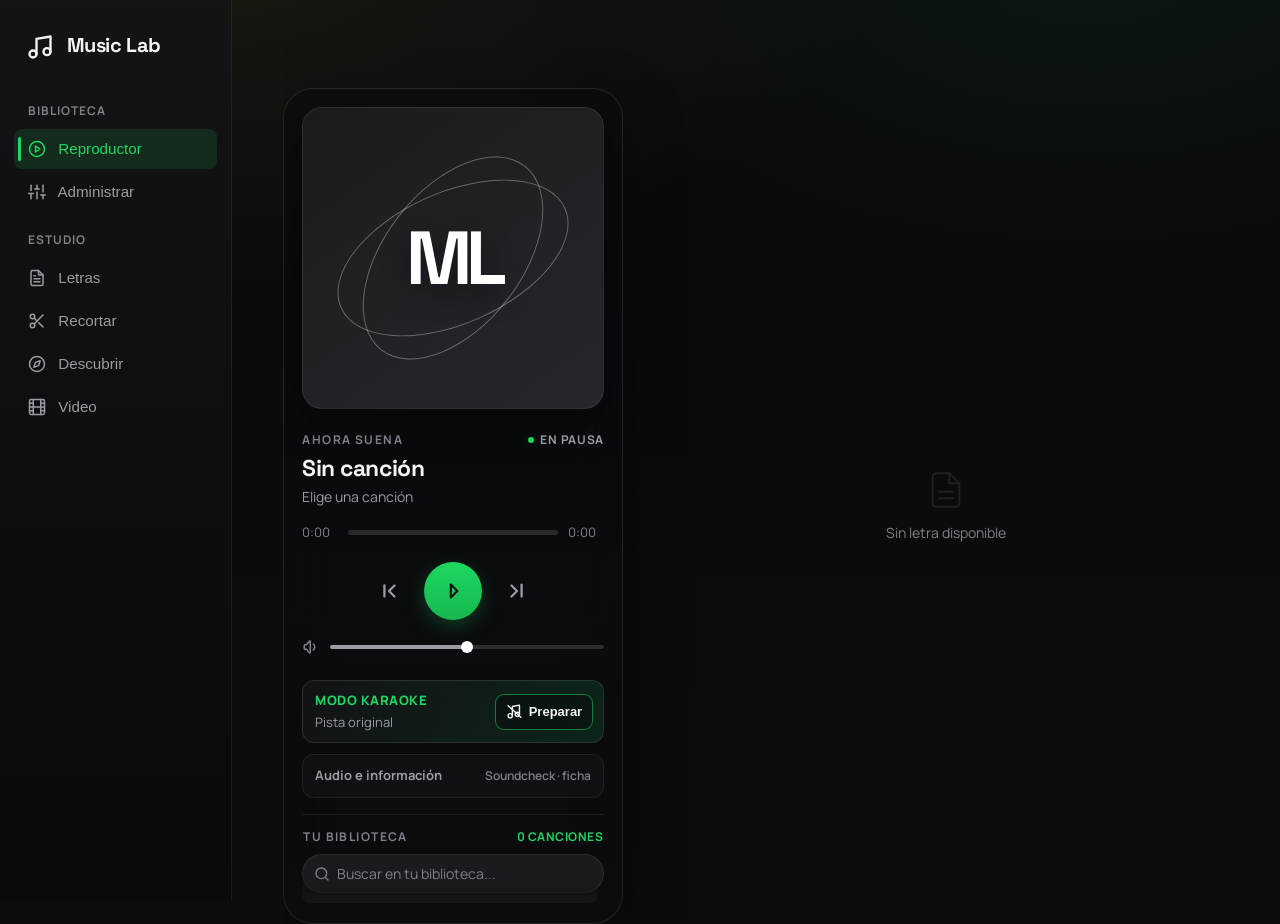
==== commit 228b5084: "feat(library): añadir sección de administrar biblioteca y limpieza con papelera" ====
--- a/static/index.html
+++ b/static/index.html
@@ -27,6 +27,10 @@
       <div class="nav-group-label">Biblioteca</div>
       <button class="nav-item active" data-view="player">
         <svg viewBox="0 0 24 24" width="18" height="18" stroke="currentColor" stroke-width="2" fill="none" stroke-linecap="round" stroke-linejoin="round" style="margin-right:8px; vertical-align:middle; margin-top:-2px"><circle cx="12" cy="12" r="10"></circle><polygon points="10 8 16 12 10 16 10 8"></polygon></svg> Reproductor
+      </button>
+
+      <button class="nav-item" data-view="manage">
+        <svg viewBox="0 0 24 24" width="18" height="18" stroke="currentColor" stroke-width="2" fill="none" stroke-linecap="round" stroke-linejoin="round" style="margin-right:8px; vertical-align:middle; margin-top:-2px"><line x1="4" y1="21" x2="4" y2="14"></line><line x1="4" y1="10" x2="4" y2="3"></line><line x1="12" y1="21" x2="12" y2="12"></line><line x1="12" y1="8" x2="12" y2="3"></line><line x1="20" y1="21" x2="20" y2="16"></line><line x1="20" y1="12" x2="20" y2="3"></line><line x1="1" y1="14" x2="7" y2="14"></line><line x1="9" y1="8" x2="15" y2="8"></line><line x1="17" y1="16" x2="23" y2="16"></line></svg> Administrar
       </button>
 
       <div class="nav-group-label">Estudio</div>
@@ -752,6 +756,81 @@
         </dialog>
       </section>
 
+      <!-- ============ VISTA: ADMINISTRAR BIBLIOTECA ============ -->
+      <section class="view" id="view-manage">
+        <h1>Administrar biblioteca</h1>
+        <p class="hint">Revisa qué ocupa cada canción y elimina lo que ya no uses: audio, letras, sincronizaciones o stems de voz e instrumental. Todo pasa por la papelera, así que puedes deshacerlo.</p>
+
+        <div class="mg-overview">
+          <div class="mg-total">
+            <span class="mg-total-value" id="mgTotal">—</span>
+            <span class="mg-total-label" id="mgTotalLabel">Calculando espacio…</span>
+          </div>
+          <div class="mg-bar" id="mgBar" role="img" aria-label="Distribución del espacio en disco"></div>
+          <ul class="mg-legend" id="mgLegend"></ul>
+        </div>
+
+        <div class="mg-quick" id="mgQuick"></div>
+
+        <div class="mg-toolbar">
+          <label class="mg-search">
+            <svg viewBox="0 0 24 24" fill="none" stroke="currentColor" stroke-width="2" stroke-linecap="round" aria-hidden="true"><circle cx="11" cy="11" r="7"/><path d="m20 20-3.5-3.5"/></svg>
+            <input type="search" id="mgSearch" placeholder="Buscar canción o artista" autocomplete="off" aria-label="Buscar en la biblioteca" />
+          </label>
+          <select id="mgSort" class="vl-sort" aria-label="Ordenar canciones">
+            <option value="name">Nombre (A–Z)</option>
+            <option value="size">Más pesadas</option>
+            <option value="stems">Más stems</option>
+            <option value="recent">Más recientes</option>
+          </select>
+        </div>
+        <div class="mg-filters" id="mgFilters" role="group" aria-label="Filtrar canciones"></div>
+
+        <div class="mg-list" id="mgList" aria-busy="true"></div>
+        <div class="vl-empty" id="mgEmpty" hidden>
+          <span class="vl-empty-mark" aria-hidden="true">
+            <svg viewBox="0 0 24 24" fill="none" stroke="currentColor" stroke-width="1.6" stroke-linecap="round" stroke-linejoin="round"><path d="M9 18V5l12-2v13"/><circle cx="6" cy="18" r="3"/><circle cx="18" cy="16" r="3"/></svg>
+          </span>
+          <strong id="mgEmptyTitle">No hay canciones</strong>
+          <p id="mgEmptyText"></p>
+        </div>
+
+        <details class="mg-panel" id="mgOrphansPanel" hidden>
+          <summary><span>Archivos sin canción</span><span class="mg-panel-meta" id="mgOrphansMeta"></span></summary>
+          <p class="mg-panel-hint">Letras o stems que quedaron de canciones que ya no están en la biblioteca.</p>
+          <div class="mg-orphans" id="mgOrphans"></div>
+        </details>
+
+        <details class="mg-panel" id="mgTrashPanel">
+          <summary><span>Papelera</span><span class="mg-panel-meta" id="mgTrashMeta"></span></summary>
+          <p class="mg-panel-hint">Lo que eliminas se guarda aquí hasta que la vacíes. Puedes restaurarlo cuando quieras.</p>
+          <div class="mg-trash" id="mgTrash"></div>
+        </details>
+
+        <div class="mg-bulkbar" id="mgBulk" hidden>
+          <span class="mg-bulk-count" id="mgBulkCount"></span>
+          <div class="mg-bulk-actions" id="mgBulkActions"></div>
+          <button type="button" class="mg-bulk-clear" id="mgBulkClear">Cancelar</button>
+        </div>
+      </section>
+
+      <dialog id="mgConfirm" class="vdialog mg-confirm" aria-label="Confirmar eliminación">
+        <form method="dialog" class="mg-confirm-body">
+          <h3 id="mgConfirmTitle"></h3>
+          <p id="mgConfirmText"></p>
+          <ul class="mg-confirm-list" id="mgConfirmList"></ul>
+          <div class="mg-confirm-actions">
+            <button type="button" class="btn-ghost" id="mgConfirmCancel">Cancelar</button>
+            <button type="submit" class="vbtn vbtn-danger mg-confirm-ok" id="mgConfirmOk">Mover a la papelera</button>
+          </div>
+        </form>
+      </dialog>
+
+      <div class="mg-toast" id="mgToast" role="status" aria-live="polite" hidden>
+        <span id="mgToastText"></span>
+        <button type="button" id="mgToastUndo">Deshacer</button>
+      </div>
+
       <!-- ============ VISTA: DESCUBRIR (Spotify) ============ -->
       <section class="view" id="view-spotify">
         <h1>Descubrir</h1>
@@ -796,14 +875,18 @@
     </main>
 
     <div class="mini-player" id="miniPlayer" hidden>
-      <div class="mini-artwork">
-        <span id="miniArtworkFallback">ML</span>
-        <img id="miniArtworkImage" alt="Carátula de la canción actual" hidden />
+      <div class="mini-open" id="miniOpen" role="button" tabindex="0" title="Ir al reproductor" aria-label="Ir al reproductor">
+        <div class="mini-artwork">
+          <span id="miniArtworkFallback">ML</span>
+          <img id="miniArtworkImage" alt="Carátula de la canción actual" hidden />
+        </div>
+        <div class="mini-copy">
+          <span id="miniSongTitle">Sin canción</span>
+          <span id="miniArtistName">Music Lab</span>
+        </div>
       </div>
-      <div class="mini-copy">
-        <span id="miniSongTitle">Sin canción</span>
-        <span id="miniArtistName">Music Lab</span>
       <button class="mini-play" id="miniPlayBtn" type="button" title="Reproducir o pausar"></button>
+      <div class="mini-progress" aria-hidden="true"><i></i></div>
     </div>
 
     <!-- Dialog para cambiar/buscar carátula -->
--- a/static/style.css
+++ b/static/style.css
@@ -119,7 +119,7 @@
 }
 
 body.ambient-playing .bg-artwork.has-artwork {
-  opacity: calc(0.10 + var(--ambient-intensity) * 0.08);
+  opacity: calc(0.22 + var(--ambient-intensity) * 0.16);
 }
 
 .bg-canvas {
@@ -132,14 +132,16 @@
   z-index: 0;
   pointer-events: none;
   opacity: 0;
-  transform: scale(1.01);
+  transform: scale(1.04);
   transform-origin: center;
+  mix-blend-mode: screen;
+  image-rendering: auto;
   will-change: opacity;
-  transition: opacity 600ms cubic-bezier(0.22, 1, 0.36, 1);
+  transition: opacity 800ms cubic-bezier(0.22, 1, 0.36, 1);
 }
 
 body.ambient-playing .bg-canvas {
-  opacity: 1;
+  opacity: 0.95;
 }
 
 /* Capa de atmósfera y contraste UI para simulación acústica */
@@ -180,8 +182,8 @@
   position: absolute;
   inset: 0;
   background:
-    radial-gradient(ellipse 90% 80% at 50% 45%, rgba(6, 8, 12, 0.05) 0%, rgba(6, 8, 12, 0.32) 60%, rgba(6, 8, 12, 0.76) 92%, rgba(6, 8, 12, 0.92) 100%),
-    linear-gradient(180deg, rgba(6, 8, 12, 0.12) 0%, rgba(6, 8, 12, 0.50) 100%);
+    radial-gradient(ellipse 95% 85% at 50% 45%, rgba(6, 8, 12, 0) 0%, rgba(6, 8, 12, 0.18) 60%, rgba(6, 8, 12, 0.50) 92%, rgba(6, 8, 12, 0.66) 100%),
+    linear-gradient(180deg, rgba(6, 8, 12, 0.06) 0%, rgba(6, 8, 12, 0.34) 100%);
 }
 
 /* Textura micro-grano anti-banding de lujo */
@@ -3122,14 +3124,6 @@
 }
 
 /* Prompt de login */
-.spotify-login-box {
-  text-align: center;
-  padding: 44px 20px;
-  color: var(--text-dim);
-}
-
-.spotify-login-box p { margin-bottom: 16px; }
-
 .btn-spotify-login {
   background: #1DB954;
   color: #fff;
@@ -3584,40 +3578,100 @@
   bottom: 24px;
   display: flex;
   align-items: center;
-  gap: 10px;
-  width: min(340px, calc(100vw - 48px));
-  padding: 9px;
-  border: 1px solid rgba(255, 255, 255, 0.14);
-  border-radius: 16px;
-  background: rgba(17, 18, 22, 0.88);
-  box-shadow: 0 18px 46px rgba(0, 0, 0, 0.40);
-  backdrop-filter: blur(16px);
-}
+  gap: var(--sp-3);
+  width: min(360px, calc(100vw - 48px));
+  padding: 10px 12px 13px 10px;
+  overflow: hidden;
+  border: 1px solid var(--border-strong);
+  border-radius: 18px;
+  background: linear-gradient(180deg, rgba(28, 28, 33, 0.92), rgba(16, 17, 21, 0.92));
+  box-shadow: 0 18px 46px rgba(0, 0, 0, 0.45), inset 0 1px 0 rgba(255, 255, 255, 0.05);
+  backdrop-filter: blur(18px) saturate(1.2);
+  -webkit-backdrop-filter: blur(18px) saturate(1.2);
+  animation: miniIn 0.35s cubic-bezier(0.2, 0.7, 0.2, 1);
+}
+@keyframes miniIn {
+  from { opacity: 0; transform: translateY(12px) scale(0.98); }
+  to { opacity: 1; transform: none; }
+}
+
+/* Zona izquierda: portada + texto; al pulsarla se vuelve al reproductor. */
+.mini-open {
+  display: flex;
+  flex: 1;
+  align-items: center;
+  gap: var(--sp-3);
+  min-width: 0;
+  border-radius: 12px;
+  cursor: pointer;
+}
+.mini-open:focus-visible { outline: 2px solid var(--accent); outline-offset: 3px; }
 
 .mini-artwork {
   position: relative;
-  width: 42px;
-  height: 42px;
-  flex: 0 0 42px;
   display: grid;
+  flex: 0 0 46px;
   place-items: center;
+  width: 46px;
+  height: 46px;
   overflow: hidden;
-  border-radius: 11px;
-  background: linear-gradient(145deg, var(--track-primary), #1c1e28);
+  border-radius: 12px;
+  background: linear-gradient(145deg, var(--bg-elev-2), var(--bg-elev-3));
+  box-shadow: 0 6px 16px rgba(0, 0, 0, 0.4), 0 0 0 1px rgba(255, 255, 255, 0.08);
   color: #fff;
   font-family: var(--font-display);
   font-size: var(--fs-xs);
   font-weight: 700;
 }
-
 .mini-artwork img { position: absolute; inset: 0; width: 100%; height: 100%; object-fit: cover; }
-.mini-copy { display: grid; min-width: 0; flex: 1; gap: 2px; }
+
+.mini-copy { display: grid; flex: 1; gap: 1px; min-width: 0; }
 .mini-copy span { overflow: hidden; text-overflow: ellipsis; white-space: nowrap; }
-#miniSongTitle { font-family: var(--font-display); font-size: var(--fs-md); font-weight: 700; }
-#miniArtistName { color: var(--text-dim); font-size: var(--fs-xs); }
-.mini-play { width: 38px; height: 38px; display: grid; place-items: center; flex: 0 0 38px; padding: 0; border-radius: 50%; background: var(--track-primary); color: #061008; box-shadow: 0 6px 18px var(--track-primary-glow); }
-.mini-play:hover { transform: translateY(-1px); filter: brightness(1.08); }
-body:has(#view-player.active) .mini-player { display: none; }
+#miniSongTitle {
+  color: var(--text);
+  font-family: var(--font-display);
+  font-size: var(--fs-lg);
+  font-weight: 700;
+  line-height: 1.25;
+}
+#miniArtistName { color: var(--text-dim); font-size: var(--fs-sm); line-height: 1.3; }
+
+.mini-play {
+  display: grid;
+  flex: 0 0 44px;
+  place-items: center;
+  width: 44px;
+  height: 44px;
+  padding: 0;
+  border: 0;
+  border-radius: 50%;
+  background: linear-gradient(180deg, var(--accent), var(--accent-2));
+  color: #04140a;
+  box-shadow: 0 6px 18px var(--accent-glow);
+  cursor: pointer;
+  transition: transform var(--t-fast), filter var(--t-fast), box-shadow var(--t-fast);
+}
+.mini-play svg { width: 20px; height: 20px; fill: currentColor; stroke-width: 1.5; }
+.mini-play:hover { transform: translateY(-1px) scale(1.04); filter: brightness(1.08); box-shadow: 0 8px 22px var(--accent-glow); }
+.mini-play:active { transform: scale(0.96); }
+.mini-play:focus-visible { outline: 2px solid var(--accent); outline-offset: 3px; }
+
+/* Progreso de la canción: línea fina pegada al borde inferior. */
+.mini-progress {
+  position: absolute;
+  inset: auto 0 0 0;
+  height: 3px;
+  background: rgba(255, 255, 255, 0.08);
+}
+.mini-progress i {
+  display: block;
+  width: var(--mini-progress, 0%);
+  height: 100%;
+  background: var(--accent);
+  box-shadow: 0 0 8px var(--accent-glow);
+  transition: width 0.25s linear;
+}
+body:has(#view-player.active):not(.player-controls-hidden) .mini-player { display: none; }
 
 .studio-layout {
   display: grid;
@@ -3707,8 +3761,6 @@
 .song-item.active .eq i { background: var(--accent); }
 .song-item.active .song-title { color: var(--accent); }
 .song-artwork { background: linear-gradient(145deg, var(--bg-elev-2), var(--bg-elev-3)); }
-.mini-artwork { background: linear-gradient(145deg, var(--bg-elev-2), var(--bg-elev-3)); }
-.mini-play { background: var(--accent); box-shadow: 0 6px 18px var(--accent-glow); }
 
 .np-lyrics {
   border: 0;
@@ -4434,48 +4486,6 @@
 .frag-actions { margin-top: var(--sp-5); align-items: center; }
 .frag-actions > button { align-self: center; margin: 0; }
 
-/* Aviso (errores y estados informativos) */
-.notice {
-  display: flex;
-  gap: var(--sp-4);
-  max-width: 640px;
-  margin-top: var(--sp-2);
-  padding: var(--sp-5);
-  border: 1px solid var(--border-strong);
-  border-radius: var(--radius-lg);
-  background: linear-gradient(180deg, var(--bg-elev-1), var(--bg-elev-2));
-}
-.notice-icon {
-  display: grid;
-  flex: 0 0 auto;
-  place-items: center;
-  width: 36px;
-  height: 36px;
-  border-radius: 50%;
-  background: rgba(241, 94, 108, 0.14);
-  color: var(--danger);
-  font-family: var(--font-display);
-  font-weight: 800;
-}
-.notice-body { display: grid; gap: var(--sp-2); min-width: 0; }
-.notice-body strong { font-family: var(--font-display); font-size: 1.05rem; color: var(--text); }
-.notice-body p { margin: 0; color: var(--text-dim); font-size: var(--fs-md); line-height: 1.55; }
-.notice-body details { color: var(--text-faint); font-size: var(--fs-sm); }
-.notice-body summary { cursor: pointer; width: fit-content; }
-.notice-body summary:hover { color: var(--text-dim); }
-.notice-body code {
-  display: block;
-  margin-top: var(--sp-2);
-  padding: var(--sp-3);
-  border-radius: var(--radius-sm);
-  background: var(--bg);
-  color: var(--text-dim);
-  font-size: var(--fs-xs);
-  line-height: 1.5;
-  overflow-wrap: anywhere;
-  white-space: pre-wrap;
-}
-.notice-actions { margin-top: var(--sp-2); }
 
 /* Sin mensaje no se reserva espacio; las tarjetas de formato alinean su texto arriba. */
 .status-box:empty { display: none; }
@@ -4542,8 +4552,8 @@
   .content:has(#view-player.active) {
     padding: var(--sp-4) var(--sp-4) calc(88px + env(safe-area-inset-bottom));
   }
-  .mini-player { right: var(--sp-3); bottom: calc(76px + env(safe-area-inset-bottom)); width: min(340px, calc(100vw - 24px)); }
-  body:has(#view-player.active) .mini-player { display: none; }
+  .mini-player { right: var(--sp-3); bottom: calc(76px + env(safe-area-inset-bottom)); width: min(360px, calc(100vw - 24px)); }
+  body:has(#view-player.active):not(.player-controls-hidden) .mini-player { display: none; }
 
   h1 { font-size: 1.6rem; }
   .form-card { padding: var(--sp-5) var(--sp-4); max-width: none; }
@@ -4560,5 +4570,536 @@
   .video-gallery { grid-template-columns: repeat(auto-fill, minmax(160px, 1fr)); gap: var(--sp-3); }
   .vl-head { align-items: flex-start; }
   .discover-tabs { overflow-x: auto; scrollbar-width: none; }
-  .notice { flex-direction: column; padding: var(--sp-4); }
-}
+}
+
+/* ---------- Estado centrado de Descubrir (conectar / permisos / error) ---------- */
+.spotify-state {
+  display: grid;
+  justify-items: center;
+  gap: var(--sp-3);
+  max-width: 540px;
+  margin: var(--sp-6) auto 0;
+  padding: var(--sp-7) var(--sp-6) var(--sp-6);
+  border: 1px solid var(--border);
+  border-radius: var(--radius-lg);
+  background:
+    radial-gradient(120% 80% at 50% 0%, rgba(29, 185, 84, 0.13), transparent 62%),
+    linear-gradient(180deg, var(--bg-elev-1), var(--bg-elev-2));
+  box-shadow: var(--shadow-sm);
+  text-align: center;
+}
+.spotify-state[data-tone="warn"] {
+  background:
+    radial-gradient(120% 80% at 50% 0%, rgba(255, 189, 46, 0.12), transparent 62%),
+    linear-gradient(180deg, var(--bg-elev-1), var(--bg-elev-2));
+}
+.spotify-state-icon {
+  display: grid;
+  place-items: center;
+  width: 68px;
+  height: 68px;
+  margin-bottom: var(--sp-2);
+  border: 1px solid rgba(29, 185, 84, 0.38);
+  border-radius: 50%;
+  background: rgba(29, 185, 84, 0.12);
+  box-shadow: 0 0 36px rgba(29, 185, 84, 0.22);
+  color: #1db954;
+}
+.spotify-state[data-tone="warn"] .spotify-state-icon {
+  border-color: rgba(255, 189, 46, 0.4);
+  background: rgba(255, 189, 46, 0.11);
+  box-shadow: 0 0 36px rgba(255, 189, 46, 0.18);
+  color: var(--warn);
+}
+.spotify-state-icon svg { width: 34px; height: 34px; }
+.spotify-state-title {
+  margin: 0;
+  color: var(--text);
+  font-family: var(--font-display);
+  font-size: 1.4rem;
+  font-weight: 800;
+  line-height: 1.2;
+  letter-spacing: -0.015em;
+}
+.spotify-state-text {
+  max-width: 44ch;
+  margin: 0;
+  color: var(--text-dim);
+  font-size: var(--fs-lg);
+  line-height: 1.6;
+}
+.spotify-state-steps {
+  display: grid;
+  gap: var(--sp-2);
+  width: 100%;
+  max-width: 440px;
+  margin: var(--sp-2) 0 var(--sp-1);
+  padding: 0;
+  list-style: none;
+  counter-reset: paso;
+  text-align: left;
+}
+.spotify-state-steps[hidden] { display: none; }
+.spotify-state-steps li {
+  display: flex;
+  gap: var(--sp-3);
+  align-items: flex-start;
+  padding: var(--sp-3) var(--sp-4);
+  border: 1px solid var(--border);
+  border-radius: var(--radius-sm);
+  background: rgba(255, 255, 255, 0.03);
+  color: var(--text);
+  font-size: var(--fs-md);
+  line-height: 1.45;
+  counter-increment: paso;
+}
+.spotify-state-steps li::before {
+  display: grid;
+  flex: 0 0 22px;
+  place-items: center;
+  width: 22px;
+  height: 22px;
+  border-radius: 50%;
+  background: rgba(255, 189, 46, 0.16);
+  color: var(--warn);
+  content: counter(paso);
+  font-size: var(--fs-xs);
+  font-weight: 800;
+}
+.spotify-state-actions { display: flex; flex-wrap: wrap; justify-content: center; gap: var(--sp-3); margin-top: var(--sp-3); }
+.spotify-state-actions .btn-spotify-login,
+.spotify-state-actions .btn-ghost {
+  display: inline-flex;
+  align-items: center;
+  justify-content: center;
+  min-height: 44px;
+  padding: 0 24px;
+  text-decoration: none;
+}
+.spotify-state-detail { margin-top: var(--sp-2); color: var(--text-faint); font-size: var(--fs-sm); }
+.spotify-state-detail[hidden] { display: none; }
+.spotify-state-detail summary { cursor: pointer; width: fit-content; margin-inline: auto; }
+.spotify-state-detail summary:hover { color: var(--text-dim); }
+.spotify-state-detail code {
+  display: block;
+  max-width: 460px;
+  margin-top: var(--sp-2);
+  padding: var(--sp-3);
+  border-radius: var(--radius-sm);
+  background: var(--bg);
+  color: var(--text-dim);
+  font-size: var(--fs-xs);
+  line-height: 1.5;
+  overflow-wrap: anywhere;
+  text-align: left;
+  white-space: pre-wrap;
+}
+
+@media (max-width: 560px) {
+  .spotify-state { margin-top: var(--sp-4); padding: var(--sp-6) var(--sp-4) var(--sp-5); }
+}
+
+/* ============================================================
+   Administrar biblioteca
+   ============================================================ */
+.mg-overview {
+  max-width: 980px;
+  margin-top: var(--sp-5);
+  padding: var(--sp-5);
+  border: 1px solid var(--border);
+  border-radius: var(--radius-lg);
+  background: linear-gradient(180deg, var(--bg-elev-1), var(--bg-elev-2));
+  box-shadow: var(--shadow-sm);
+}
+.mg-total { display: flex; flex-wrap: wrap; align-items: baseline; gap: var(--sp-2) var(--sp-3); margin-bottom: var(--sp-4); }
+.mg-total-value { font-family: var(--font-display); font-size: 2.1rem; font-weight: 800; letter-spacing: -0.02em; line-height: 1; }
+.mg-total-label { color: var(--text-dim); font-size: var(--fs-md); }
+.mg-bar {
+  display: flex;
+  gap: 3px;
+  height: 12px;
+  overflow: hidden;
+  border-radius: var(--radius-pill);
+  background: rgba(255, 255, 255, 0.06);
+}
+.mg-bar-seg { min-width: 6px; flex-basis: 0; border-radius: 3px; transition: flex-grow 0.4s ease; }
+.mg-legend { display: flex; flex-wrap: wrap; gap: var(--sp-2) var(--sp-5); margin: var(--sp-4) 0 0; padding: 0; list-style: none; }
+.mg-legend-item { display: flex; align-items: center; gap: var(--sp-2); font-size: var(--fs-sm); color: var(--text-dim); }
+.mg-legend-item i { width: 9px; height: 9px; border-radius: 3px; }
+.mg-legend-item b { color: var(--text); font-weight: 700; font-variant-numeric: tabular-nums; }
+
+.mg-quick {
+  display: grid;
+  grid-template-columns: repeat(auto-fit, minmax(220px, 1fr));
+  gap: var(--sp-3);
+  max-width: 980px;
+  margin-top: var(--sp-3);
+}
+.mg-quick-card {
+  display: flex;
+  flex-direction: column;
+  gap: var(--sp-1);
+  padding: var(--sp-4);
+  border: 1px solid var(--border);
+  border-radius: var(--radius);
+  background: rgba(255, 255, 255, 0.025);
+}
+.mg-quick-card[data-tone="accent"] { border-color: rgba(167, 139, 250, 0.35); background: rgba(167, 139, 250, 0.06); }
+.mg-quick-card[data-tone="warn"] { border-color: rgba(255, 189, 46, 0.35); background: rgba(255, 189, 46, 0.06); }
+.mg-quick-title { color: var(--text-dim); font-size: var(--fs-sm); font-weight: 600; }
+.mg-quick-value { font-family: var(--font-display); font-size: 1.5rem; font-weight: 800; letter-spacing: -0.01em; }
+.mg-quick-text { flex: 1; margin: 0 0 var(--sp-2); color: var(--text-dim); font-size: var(--fs-sm); line-height: 1.5; }
+.mg-quick-action { align-self: flex-start; min-height: 36px; padding: 0 16px; font-size: var(--fs-sm); }
+
+.mg-toolbar { display: flex; flex-wrap: wrap; align-items: center; gap: var(--sp-3); max-width: 980px; margin-top: var(--sp-6); }
+.mg-toolbar .vl-sort, .mg-toolbar .select-custom { flex: none; width: 188px; }
+.mg-search { position: relative; display: flex; flex: 1 1 260px; align-items: center; max-width: 360px; }
+.mg-search svg { position: absolute; left: 14px; width: 16px; height: 16px; color: var(--text-faint); pointer-events: none; }
+.mg-search input {
+  width: 100%;
+  height: 40px;
+  padding: 0 14px 0 38px;
+  border: 1px solid var(--border);
+  border-radius: var(--radius-pill);
+  background: var(--bg-elev-1);
+  color: var(--text);
+  font: inherit;
+  font-size: var(--fs-md);
+}
+.mg-search input::placeholder { color: var(--text-faint); }
+.mg-search input:hover { border-color: var(--border-strong); }
+.mg-search input:focus-visible { outline: 2px solid var(--accent); outline-offset: 2px; }
+.mg-filters { display: flex; flex-wrap: wrap; gap: var(--sp-2); max-width: 980px; margin: var(--sp-3) 0 var(--sp-4); }
+
+/* Lista: una fila por canción con una celda por parte. */
+.mg-list {
+  max-width: 980px;
+  overflow: hidden;
+  border: 1px solid var(--border);
+  border-radius: var(--radius-lg);
+  background: linear-gradient(180deg, var(--bg-elev-1), var(--bg-elev-2));
+}
+.mg-list[hidden] { display: none; }
+.mg-row {
+  display: grid;
+  grid-template-columns: 34px minmax(190px, 1.7fr) repeat(5, minmax(78px, 0.8fr)) 76px 44px;
+  align-items: center;
+  gap: var(--sp-2);
+  padding: 10px var(--sp-4) 10px var(--sp-3);
+  border-top: 1px solid var(--border);
+  transition: background-color var(--t-fast);
+}
+.mg-row:first-child { border-top: 0; }
+.mg-row:not(.mg-head):hover { background: rgba(255, 255, 255, 0.03); }
+.mg-row.selected { background: var(--accent-soft); }
+.mg-head {
+  position: sticky;
+  top: 0;
+  z-index: 2;
+  padding-block: var(--sp-3);
+  background: rgba(20, 20, 22, 0.96);
+  backdrop-filter: blur(8px);
+  color: var(--text-faint);
+  font-size: var(--fs-xs);
+  font-weight: 700;
+  letter-spacing: 0.05em;
+  text-transform: uppercase;
+}
+.mg-col-total { text-align: right; }
+
+.mg-check { display: grid; place-items: center; margin: 0; cursor: pointer; }
+.mg-check input {
+  position: relative;
+  width: 18px;
+  height: 18px;
+  margin: 0;
+  border: 1.5px solid var(--border-strong);
+  border-radius: 6px;
+  background: var(--bg-elev-2);
+  cursor: pointer;
+  transition: background-color var(--t-fast), border-color var(--t-fast);
+  -webkit-appearance: none;
+  appearance: none;
+}
+.mg-check input:hover { border-color: var(--accent); }
+.mg-check input:checked, .mg-check input:indeterminate { border-color: var(--accent); background: var(--accent); }
+.mg-check input:checked::after {
+  position: absolute;
+  top: 2px;
+  left: 5px;
+  width: 4px;
+  height: 8px;
+  border: solid #04140a;
+  border-width: 0 2px 2px 0;
+  content: "";
+  transform: rotate(45deg);
+}
+.mg-check input:indeterminate::after {
+  position: absolute;
+  top: 6.5px;
+  left: 3.5px;
+  width: 8px;
+  height: 2px;
+  border-radius: 1px;
+  background: #04140a;
+  content: "";
+}
+.mg-check input:focus-visible { outline: 2px solid var(--accent); outline-offset: 2px; }
+.mg-song { display: flex; align-items: center; gap: var(--sp-3); min-width: 0; }
+.mg-cover {
+  position: relative;
+  display: grid;
+  flex: 0 0 40px;
+  place-items: center;
+  width: 40px;
+  height: 40px;
+  overflow: hidden;
+  border-radius: 9px;
+  background: linear-gradient(145deg, var(--bg-elev-2), var(--bg-elev-3));
+  color: var(--text-dim);
+  font-family: var(--font-display);
+  font-weight: 700;
+}
+.mg-cover img { position: absolute; inset: 0; width: 100%; height: 100%; object-fit: cover; }
+.mg-song-copy { display: grid; gap: 2px; min-width: 0; }
+.mg-title { overflow: hidden; color: var(--text); font-size: var(--fs-lg); font-weight: 600; text-overflow: ellipsis; white-space: nowrap; }
+.mg-sub { display: flex; align-items: center; gap: var(--sp-2); overflow: hidden; color: var(--text-dim); font-size: var(--fs-sm); white-space: nowrap; }
+.mg-sub > span:first-child:not(.vtag) { overflow: hidden; text-overflow: ellipsis; }
+
+.mg-cell { display: flex; justify-content: flex-start; min-width: 0; }
+.mg-none { padding-left: var(--sp-3); color: var(--text-faint); }
+.mg-chip {
+  position: relative;
+  display: inline-flex;
+  align-items: baseline;
+  gap: 5px;
+  min-height: 30px;
+  padding: 4px 10px;
+  border: 1px solid var(--border);
+  border-radius: var(--radius-pill);
+  background: rgba(255, 255, 255, 0.04);
+  color: var(--text);
+  font: inherit;
+  font-size: var(--fs-sm);
+  font-variant-numeric: tabular-nums;
+  cursor: pointer;
+  transition: background-color var(--t-fast), border-color var(--t-fast), color var(--t-fast);
+}
+.mg-chip-ext { color: var(--text-faint); font-size: var(--fs-xs); text-transform: uppercase; }
+.mg-chip-icon { display: none; align-self: center; }
+.mg-chip-icon svg { width: 14px; height: 14px; }
+.mg-chip:hover, .mg-chip:focus-visible { border-color: rgba(241, 94, 108, 0.55); background: rgba(241, 94, 108, 0.12); color: var(--danger); }
+.mg-chip:hover .mg-chip-icon, .mg-chip:focus-visible .mg-chip-icon { display: inline-flex; }
+.mg-chip:hover .mg-chip-ext, .mg-chip:focus-visible .mg-chip-ext { display: none; }
+.mg-chip:focus-visible { outline: 2px solid var(--accent); outline-offset: 2px; }
+.mg-chip.confirming { border-color: var(--danger); background: var(--danger); color: #fff; }
+.mg-chip.confirming .mg-chip-icon, .mg-chip.confirming .mg-chip-ext { display: none; }
+.mg-total-cell { color: var(--text); font-size: var(--fs-md); font-weight: 700; font-variant-numeric: tabular-nums; text-align: right; }
+
+.mg-del {
+  display: grid;
+  place-items: center;
+  min-width: 34px;
+  height: 34px;
+  padding: 0 8px;
+  border: 1px solid transparent;
+  border-radius: 10px;
+  background: transparent;
+  color: var(--text-faint);
+  font: inherit;
+  font-size: var(--fs-xs);
+  font-weight: 700;
+  cursor: pointer;
+  transition: color var(--t-fast), background-color var(--t-fast);
+}
+.mg-del svg { width: 16px; height: 16px; }
+.mg-del:hover, .mg-del:focus-visible { background: rgba(241, 94, 108, 0.14); color: var(--danger); }
+.mg-del:focus-visible { outline: 2px solid var(--accent); outline-offset: 1px; }
+.mg-del.confirming { width: auto; background: var(--danger); color: #fff; }
+
+/* Paneles plegables: archivos sin canción y papelera */
+.mg-panel {
+  max-width: 980px;
+  margin-top: var(--sp-4);
+  border: 1px solid var(--border);
+  border-radius: var(--radius);
+  background: rgba(255, 255, 255, 0.02);
+}
+.mg-panel[hidden] { display: none; }
+.mg-panel summary {
+  display: flex;
+  align-items: center;
+  justify-content: space-between;
+  gap: var(--sp-3);
+  padding: var(--sp-4);
+  color: var(--text);
+  font-family: var(--font-display);
+  font-weight: 700;
+  cursor: pointer;
+  list-style: none;
+}
+.mg-panel summary::-webkit-details-marker { display: none; }
+.mg-panel summary::after { content: "▾"; margin-left: auto; color: var(--text-faint); transition: transform var(--t-fast); }
+.mg-panel[open] summary::after { transform: rotate(180deg); }
+.mg-panel-meta { color: var(--text-dim); font-family: var(--font); font-size: var(--fs-sm); font-weight: 500; }
+.mg-panel-hint { margin: 0; padding: 0 var(--sp-4) var(--sp-3); color: var(--text-dim); font-size: var(--fs-sm); }
+.mg-panel-empty { margin: 0; padding: 0 var(--sp-4) var(--sp-4); color: var(--text-faint); font-size: var(--fs-md); }
+.mg-panel-actions { display: flex; justify-content: flex-end; padding: 0 var(--sp-4) var(--sp-2); }
+.mg-panel-actions .btn-ghost { min-height: 36px; padding: 0 16px; font-size: var(--fs-sm); }
+.mg-danger-ghost.confirming { border-color: var(--danger); background: var(--danger); color: #fff; }
+.mg-file-row {
+  display: flex;
+  align-items: center;
+  justify-content: space-between;
+  gap: var(--sp-3);
+  padding: 10px var(--sp-4);
+  border-top: 1px solid var(--border);
+}
+.mg-file-copy { display: grid; gap: 2px; min-width: 0; }
+.mg-file-name { overflow: hidden; color: var(--text); font-size: var(--fs-md); text-overflow: ellipsis; white-space: nowrap; }
+.mg-file-meta { color: var(--text-dim); font-size: var(--fs-sm); }
+.mg-file-actions { display: flex; align-items: center; gap: var(--sp-2); }
+.mg-file-actions .btn-ghost { min-height: 34px; padding: 0 14px; font-size: var(--fs-sm); }
+
+/* Barra de acciones en lote */
+.mg-bulkbar {
+  position: fixed;
+  z-index: 30;
+  left: 50%;
+  bottom: 24px;
+  display: flex;
+  flex-wrap: wrap;
+  align-items: center;
+  gap: var(--sp-3);
+  width: max-content;
+  max-width: calc(100vw - 48px);
+  padding: var(--sp-3) var(--sp-4);
+  border: 1px solid var(--border-strong);
+  border-radius: 18px;
+  background: rgba(24, 24, 28, 0.94);
+  box-shadow: 0 18px 46px rgba(0, 0, 0, 0.5);
+  backdrop-filter: blur(16px);
+  transform: translateX(calc(-50% + 116px));
+}
+.mg-bulkbar[hidden] { display: none; }
+.mg-bulk-count { color: var(--text); font-weight: 700; font-size: var(--fs-md); }
+.mg-bulk-actions { display: flex; flex-wrap: wrap; gap: var(--sp-2); }
+.mg-bulk-btn, .mg-bulk-clear {
+  min-height: 36px;
+  padding: 0 14px;
+  border: 1px solid var(--border-strong);
+  border-radius: var(--radius-pill);
+  background: var(--bg-elev-2);
+  color: var(--text);
+  font: inherit;
+  font-size: var(--fs-sm);
+  font-weight: 600;
+  cursor: pointer;
+  transition: background-color var(--t-fast), border-color var(--t-fast);
+}
+.mg-bulk-btn:hover { background: var(--bg-elev-3); }
+.mg-bulk-btn.danger { border-color: rgba(241, 94, 108, 0.45); color: var(--danger); }
+.mg-bulk-btn.danger:hover { background: rgba(241, 94, 108, 0.14); }
+.mg-bulk-clear { border-color: transparent; background: transparent; color: var(--text-dim); }
+.mg-bulk-clear:hover { color: var(--text); }
+body.mg-selecting .content { padding-bottom: 180px; }
+body.mg-selecting .mg-toast { bottom: 96px; }
+
+/* Confirmación */
+.mg-confirm { width: min(460px, 92vw); }
+.mg-confirm-body { display: grid; gap: var(--sp-3); padding: var(--sp-6); }
+.mg-confirm-body h3 { margin: 0; font-family: var(--font-display); font-size: 1.2rem; }
+.mg-confirm-body p { margin: 0; color: var(--text-dim); font-size: var(--fs-md); line-height: 1.55; }
+.mg-confirm-list {
+  display: grid;
+  gap: 2px;
+  margin: 0;
+  padding: var(--sp-3) var(--sp-4);
+  max-height: 180px;
+  overflow-y: auto;
+  border-radius: var(--radius-sm);
+  background: var(--bg);
+  color: var(--text);
+  font-size: var(--fs-sm);
+  list-style: none;
+}
+.mg-confirm-list[hidden] { display: none; }
+.mg-confirm-list li { overflow: hidden; text-overflow: ellipsis; white-space: nowrap; }
+.mg-confirm-more { color: var(--text-faint); }
+.mg-confirm-actions { display: flex; justify-content: flex-end; gap: var(--sp-3); margin-top: var(--sp-2); }
+.mg-confirm-actions .vbtn { width: auto; min-height: 44px; padding: 0 20px; border-radius: var(--radius-pill); }
+
+/* Toast con "Deshacer" */
+.mg-toast {
+  position: fixed;
+  z-index: 60;
+  left: calc(50% + 116px);
+  bottom: 28px;
+  display: flex;
+  align-items: center;
+  gap: var(--sp-4);
+  max-width: min(560px, calc(100vw - 32px));
+  padding: var(--sp-3) var(--sp-3) var(--sp-3) var(--sp-5);
+  border: 1px solid var(--border-strong);
+  border-radius: var(--radius-pill);
+  background: rgba(28, 28, 33, 0.96);
+  box-shadow: 0 18px 46px rgba(0, 0, 0, 0.55);
+  backdrop-filter: blur(16px);
+  color: var(--text);
+  font-size: var(--fs-md);
+  opacity: 0;
+  transform: translate(-50%, 12px);
+  transition: opacity 0.22s ease, transform 0.22s ease;
+}
+.mg-toast[hidden] { display: none; }
+.mg-toast.show { opacity: 1; transform: translate(-50%, 0); }
+.mg-toast button {
+  min-height: 34px;
+  padding: 0 16px;
+  border: 0;
+  border-radius: var(--radius-pill);
+  background: var(--accent);
+  color: #04140a;
+  font: inherit;
+  font-size: var(--fs-sm);
+  font-weight: 700;
+  cursor: pointer;
+}
+.mg-toast button[hidden] { display: none; }
+#mgToastText { overflow: hidden; text-overflow: ellipsis; }
+
+@media (max-width: 1100px) {
+  .mg-row { grid-template-columns: 34px minmax(170px, 1.6fr) repeat(5, minmax(70px, 0.7fr)) 70px 40px; }
+}
+@media (max-width: 900px) {
+  /* En pantallas medianas cada canción pasa a tarjeta: cabecera y partes en fila. */
+  .mg-row.mg-head { display: none; }
+  .mg-row { display: flex; flex-wrap: wrap; align-items: center; gap: var(--sp-3) var(--sp-3); padding: var(--sp-4); }
+  .mg-row > .mg-check { order: 0; }
+  .mg-row > .mg-song { order: 1; flex: 1 1 0; }
+  .mg-row > .mg-actions { order: 2; }
+  .mg-row::after { content: ""; flex-basis: 100%; height: 0; order: 2; }
+  .mg-row > .mg-cell, .mg-row > .mg-total-cell { order: 3; }
+  .mg-cell { display: inline-flex; align-items: center; gap: var(--sp-2); }
+  .mg-cell:has(.mg-none) { display: none; }
+  .mg-cell::before, .mg-total-cell::before { content: attr(data-label); color: var(--text-faint); font-size: var(--fs-xs); margin-right: 6px; }
+  .mg-total-cell { margin-left: auto; text-align: left; }
+}
+@media (max-width: 820px) {
+  .mg-bulkbar { bottom: calc(76px + env(safe-area-inset-bottom)); transform: translateX(-50%); }
+  .mg-toast { left: 50%; bottom: calc(84px + env(safe-area-inset-bottom)); }
+  body.mg-selecting .mg-toast { bottom: calc(150px + env(safe-area-inset-bottom)); }
+  body.mg-selecting .content { padding-bottom: 260px; }
+}
+
+/* Con 6 pestañas la barra inferior necesita etiquetas más compactas. */
+@media (max-width: 480px) {
+  .nav-item { padding-inline: 0; font-size: 0.6875rem; letter-spacing: -0.01em; }
+  .nav-item svg { width: 20px; height: 20px; }
+}
+
+/* En modo selección el mini-reproductor se aparta para no tapar la barra de lote. */
+body.mg-selecting .mini-player { bottom: 96px; }
+@media (max-width: 820px) {
+  body.mg-selecting .mini-player { display: none; }
+}
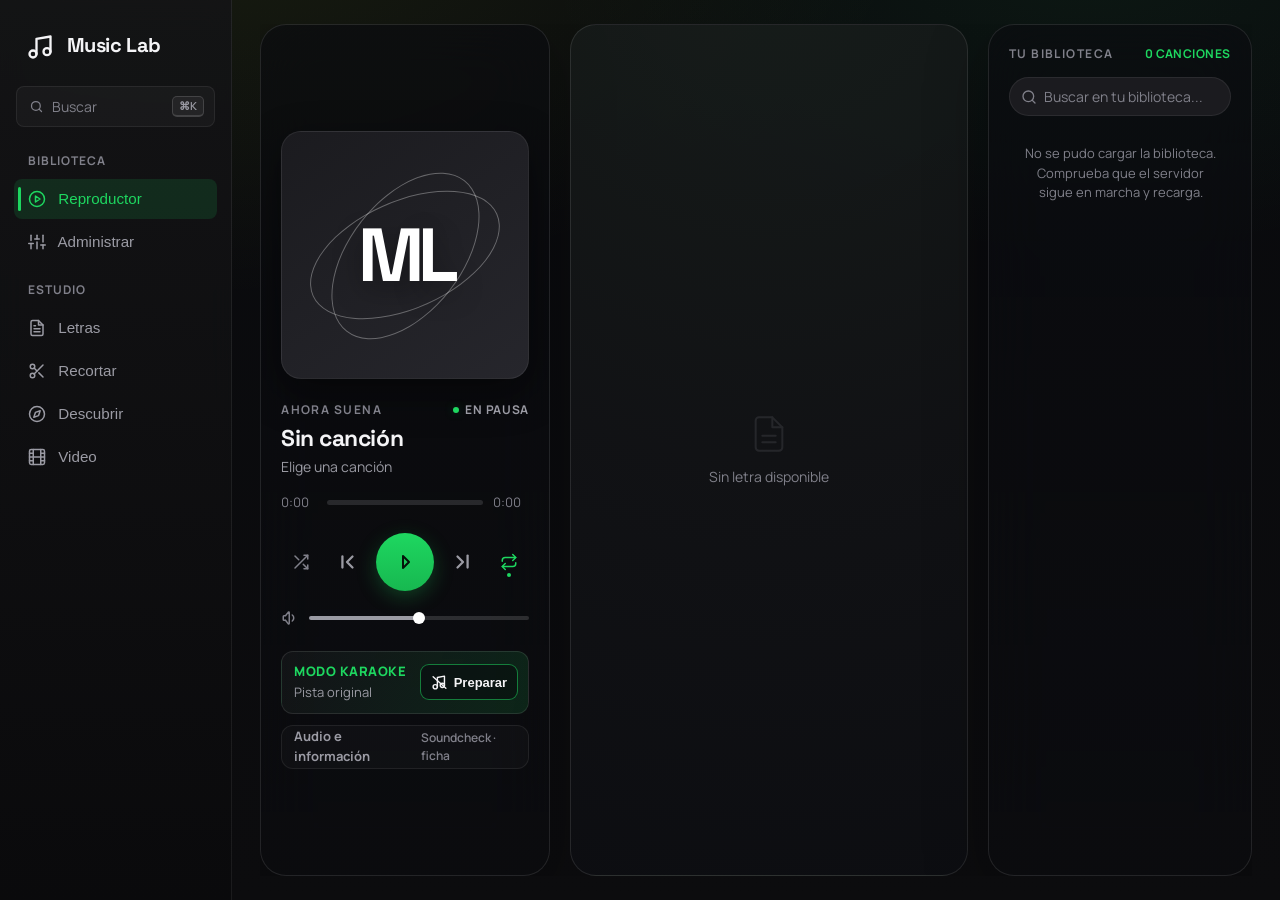
==== commit a0b0b40d: "feat(player): reproductor a tres columnas, recortes aparte y paleta de comandos - Reproductor: sonan" ====
--- a/static/index.html
+++ b/static/index.html
@@ -4,6 +4,10 @@
   <meta charset="UTF-8">
   <meta name="viewport" content="width=device-width, initial-scale=1.0">
   <title>Music Lab</title>
+  <link rel="icon" href="/favicon.ico" type="image/svg+xml">
+  <meta name="theme-color" content="#0c0c0e">
+  <link rel="preconnect" href="https://fonts.googleapis.com">
+  <link rel="preconnect" href="https://fonts.gstatic.com" crossorigin>
   <link href="https://fonts.googleapis.com/css2?family=Manrope:wght@400;500;600;700&family=Space+Grotesk:wght@500;600;700&display=swap" rel="stylesheet">
   <link rel="stylesheet" href="/static/style.css">
 </head>
@@ -24,6 +28,12 @@
         Music Lab
       </div>
 
+      <button class="command-open" id="commandOpenBtn" type="button" title="Buscar canciones y acciones">
+        <svg viewBox="0 0 24 24" width="15" height="15" fill="none" stroke="currentColor" stroke-width="2" stroke-linecap="round" stroke-linejoin="round" aria-hidden="true"><circle cx="11" cy="11" r="7"></circle><line x1="20" y1="20" x2="16.2" y2="16.2"></line></svg>
+        <span>Buscar</span>
+        <kbd>⌘K</kbd>
+      </button>
+
       <div class="nav-group-label">Biblioteca</div>
       <button class="nav-item active" data-view="player">
         <svg viewBox="0 0 24 24" width="18" height="18" stroke="currentColor" stroke-width="2" fill="none" stroke-linecap="round" stroke-linejoin="round" style="margin-right:8px; vertical-align:middle; margin-top:-2px"><circle cx="12" cy="12" r="10"></circle><polygon points="10 8 16 12 10 16 10 8"></polygon></svg> Reproductor
@@ -84,20 +94,29 @@
             </div>
 
             <div class="np-buttons">
-              <button class="control-button" id="prevBtn" title="Anterior">
+              <button class="control-button mode-button" id="shuffleBtn" type="button" title="Aleatorio (S)" aria-label="Aleatorio" aria-pressed="false">
+                <svg viewBox="0 0 24 24" fill="none" stroke="currentColor" stroke-linecap="round" stroke-linejoin="round" width="18" height="18" stroke-width="2"><path d="M16 3h5v5"></path><path d="M4 20L21 3"></path><path d="M21 16v5h-5"></path><path d="M15 15l6 6"></path><path d="M4 4l5 5"></path></svg>
+              </button>
+              <button class="control-button" id="prevBtn" type="button" title="Anterior (⇧ ←)" aria-label="Anterior">
                 <svg viewBox="0 0 24 24" fill="none" stroke="currentColor" stroke-linecap="round" stroke-linejoin="round" width="22" height="22" stroke-width="2.5"><path d="M7 6v12"></path><path d="M18 6l-6 6l6 6"></path></svg>
               </button>
-              <button class="control-button play-pause" id="playBtn" title="Reproducir/Pausar">
+              <button class="control-button play-pause" id="playBtn" type="button" title="Reproducir o pausar (Espacio)" aria-label="Reproducir">
                 <svg id="playIconSvg" viewBox="0 0 24 24" fill="none" stroke="currentColor" stroke-linecap="round" stroke-linejoin="round" width="26" height="26" stroke-width="2"><path d="M10 18l6 -6l-6 -6v12"></path></svg>
               </button>
-              <button class="control-button" id="nextBtn" title="Siguiente">
+              <button class="control-button" id="nextBtn" type="button" title="Siguiente (⇧ →)" aria-label="Siguiente">
                 <svg viewBox="0 0 24 24" fill="none" stroke="currentColor" stroke-linecap="round" stroke-linejoin="round" width="22" height="22" stroke-width="2.5"><path d="M6 6l6 6l-6 6"></path><path d="M17 5v13"></path></svg>
               </button>
+              <button class="control-button mode-button" id="repeatBtn" type="button" title="Repetir (R)" aria-label="Repetir">
+                <svg viewBox="0 0 24 24" fill="none" stroke="currentColor" stroke-linecap="round" stroke-linejoin="round" width="18" height="18" stroke-width="2"><path d="M17 2l4 4-4 4"></path><path d="M3 11v-1a4 4 0 0 1 4-4h14"></path><path d="M7 22l-4-4 4-4"></path><path d="M21 13v1a4 4 0 0 1-4 4H3"></path></svg>
+                <span class="mode-one" aria-hidden="true">1</span>
+              </button>
             </div>
 
             <div class="np-volume">
-              <svg viewBox="0 0 24 24" fill="none" stroke="currentColor" stroke-linecap="round" stroke-linejoin="round" width="18" height="18" stroke-width="2"><path d="M15 8a5 5 0 0 1 0 8"></path><path d="M6 15h-2a1 1 0 0 1 -1 -1v-4a1 1 0 0 1 1 -1h2l3.5 -4.5a.8 .8 0 0 1 1.5 .5v14a.8 .8 0 0 1 -1.5 .5l-3.5 -4.5"></path></svg>
-              <input type="range" class="volume-slider" min="0" max="1" step="0.1" value="0.5" />
+              <button class="volume-mute" id="volumeMuteBtn" type="button" title="Silenciar (M)" aria-label="Silenciar">
+                <svg viewBox="0 0 24 24" fill="none" stroke="currentColor" stroke-linecap="round" stroke-linejoin="round" width="18" height="18" stroke-width="2"><path d="M6 15h-2a1 1 0 0 1 -1 -1v-4a1 1 0 0 1 1 -1h2l3.5 -4.5a.8 .8 0 0 1 1.5 .5v14a.8 .8 0 0 1 -1.5 .5l-3.5 -4.5"></path><path class="volume-wave" d="M15 8a5 5 0 0 1 0 8"></path><path class="volume-cross" d="M16 9l5 6m0 -6l-5 6"></path></svg>
+              </button>
+              <input type="range" class="volume-slider" min="0" max="1" step="0.01" value="0.5" aria-label="Volumen" />
             </div>
 
             <div class="np-karaoke-mode" id="karaokeModeControl">
@@ -145,17 +164,6 @@
               </div>
             </details>
 
-            <div class="library-head">
-              <span>Tu biblioteca</span>
-              <span id="libraryCount">0 canciones</span>
-            </div>
-            <div class="playlist-search">
-              <svg viewBox="0 0 24 24" width="16" height="16" fill="none" stroke="currentColor" stroke-width="2" stroke-linecap="round" stroke-linejoin="round"><circle cx="11" cy="11" r="8"></circle><line x1="21" y1="21" x2="16.65" y2="16.65"></line></svg>
-              <input type="text" id="playlistSearch" placeholder="Buscar en tu biblioteca..." />
-            </div>
-            <div class="playlist-wrap">
-              <div class="playlist" id="playlistContainer"></div>
-            </div>
           </div>
 
           <!-- Columna derecha: letra / karaoke -->
@@ -172,6 +180,21 @@
               <p>Sin letra disponible</p>
             </div>
           </div>
+
+          <!-- Columna de biblioteca: solo canciones completas (los recortes viven en «Recortar») -->
+          <aside class="np-library" aria-label="Tu biblioteca">
+            <div class="library-head">
+              <span>Tu biblioteca</span>
+              <span id="libraryCount">0 canciones</span>
+            </div>
+            <div class="playlist-search">
+              <svg viewBox="0 0 24 24" width="16" height="16" fill="none" stroke="currentColor" stroke-width="2" stroke-linecap="round" stroke-linejoin="round"><circle cx="11" cy="11" r="8"></circle><line x1="21" y1="21" x2="16.65" y2="16.65"></line></svg>
+              <input type="search" id="playlistSearch" placeholder="Buscar en tu biblioteca..." autocomplete="off" aria-label="Buscar en tu biblioteca" />
+            </div>
+            <div class="playlist-wrap">
+              <div class="playlist" id="playlistContainer"></div>
+            </div>
+          </aside>
 
         </div>
       </section>
@@ -200,7 +223,10 @@
           <label>Letra (separa las estrofas con una línea vacía)</label>
           <textarea id="lyricsTextarea" rows="16" placeholder="Elige una canción para ver o escribir su letra..."></textarea>
 
-          <button id="lyricsSaveBtn">Guardar letra</button>
+          <div class="lyrics-actions">
+            <button id="lyricsSaveBtn">Guardar letra</button>
+            <button id="lyricsFindBtn" type="button" class="btn-ghost" title="Busca la letra en el catálogo abierto LRCLIB">Buscar letra automáticamente</button>
+          </div>
         </div>
         <div id="lyricsStatus" class="status-box"></div>
       </section>
@@ -209,8 +235,9 @@
       <section class="view" id="view-trim">
         <h1>Recortar canción</h1>
         <p class="hint">
-          Marca el tramo que quieres conservar, escúchalo y guárdalo como una
-          canción nueva de tu biblioteca. El archivo original no se toca.
+          Marca el tramo que quieres conservar, escúchalo y guárdalo como
+          recorte. Si la canción tiene letra, el recorte nace con sus versos; si
+          además está sincronizada, también con su karaoke. El original no se toca.
         </p>
 
         <div class="form-card trim-card">
@@ -280,6 +307,18 @@
           <div class="job-progress-bar"><div class="job-progress-fill" id="trimProgressFill"></div></div>
         </div>
         <div id="trimStatus" class="status-box"></div>
+
+        <section class="clips" id="clipsSection" aria-labelledby="clipsTitle">
+          <div class="clips-head">
+            <div>
+              <h2 id="clipsTitle">Tus recortes</h2>
+              <p class="clips-summary" id="clipsSummary"></p>
+            </div>
+            <button id="clipsCleanBtn" type="button" class="btn-ghost" hidden></button>
+          </div>
+          <div class="clips-list" id="clipsList"></div>
+          <audio id="clipAudio" preload="none" hidden></audio>
+        </section>
       </section>
 
       <!-- ============ VISTA: VIDEO ============ -->
@@ -889,6 +928,30 @@
       <div class="mini-progress" aria-hidden="true"><i></i></div>
     </div>
 
+    <!-- Paleta de comandos (⌘K / Ctrl+K) -->
+    <dialog id="commandPalette" class="command-palette" aria-label="Buscar canciones y acciones">
+      <div class="cmd-card">
+        <div class="cmd-search">
+          <svg viewBox="0 0 24 24" width="18" height="18" fill="none" stroke="currentColor" stroke-width="2" stroke-linecap="round" stroke-linejoin="round" aria-hidden="true"><circle cx="11" cy="11" r="7"></circle><line x1="20" y1="20" x2="16.2" y2="16.2"></line></svg>
+          <input id="commandInput" type="text" autocomplete="off" spellcheck="false" placeholder="Busca una canción, una sección o una acción…" aria-controls="commandList" />
+          <kbd>esc</kbd>
+        </div>
+        <div class="cmd-list" id="commandList" role="listbox"></div>
+        <div class="cmd-footer" aria-hidden="true">
+          <span><kbd>↑</kbd><kbd>↓</kbd> moverse</span>
+          <span><kbd>↵</kbd> abrir</span>
+          <span><kbd>Espacio</kbd> play</span>
+          <span><kbd>←</kbd><kbd>→</kbd> ±5 s</span>
+          <span><kbd>⇧</kbd>+<kbd>←</kbd><kbd>→</kbd> pista</span>
+          <span><kbd>S</kbd> aleatorio</span>
+          <span><kbd>R</kbd> repetir</span>
+          <span><kbd>M</kbd> silencio</span>
+        </div>
+      </div>
+    </dialog>
+
+    <div class="app-toast" id="appToast" role="status" aria-live="polite"></div>
+
     <!-- Dialog para cambiar/buscar carátula -->
     <dialog id="coverDialog" class="cover-dialog">
       <div class="cover-dialog-content">
--- a/static/style.css
+++ b/static/style.css
@@ -5103,3 +5103,579 @@
 @media (max-width: 820px) {
   body.mg-selecting .mini-player { display: none; }
 }
+
+/* ============================================================
+   Transporte ampliado, paleta de comandos y pulido de interacción
+   ============================================================ */
+
+/* ---- Aleatorio / repetir ---- */
+.np-buttons { gap: 18px; }
+.mode-button {
+  position: relative;
+  width: 34px;
+  height: 34px;
+  border-radius: 50%;
+  color: var(--text-faint);
+}
+.mode-button:hover { background: rgba(255, 255, 255, 0.06); }
+.mode-button.is-on { color: var(--accent); }
+.mode-button.is-on::after {
+  content: "";
+  position: absolute;
+  bottom: 2px;
+  left: 50%;
+  width: 4px;
+  height: 4px;
+  margin-left: -2px;
+  border-radius: 50%;
+  background: currentColor;
+}
+.mode-one {
+  position: absolute;
+  top: 1px;
+  right: 1px;
+  display: none;
+  min-width: 13px;
+  height: 13px;
+  border-radius: 7px;
+  background: var(--accent);
+  color: #07110a;
+  font-size: 9px;
+  font-weight: 800;
+  line-height: 13px;
+  text-align: center;
+}
+#repeatBtn[data-mode="one"] .mode-one { display: block; }
+
+.control-button:focus-visible,
+.volume-mute:focus-visible,
+.command-open:focus-visible,
+.np-progress .progress-bar:focus-visible {
+  outline: 2px solid var(--accent);
+  outline-offset: 3px;
+}
+
+/* ---- Volumen ---- */
+.volume-mute {
+  display: flex;
+  padding: 4px;
+  margin: -4px;
+  border: 0;
+  border-radius: 50%;
+  background: transparent;
+  color: var(--text-faint);
+  cursor: pointer;
+  transition: color var(--t-fast);
+}
+.volume-mute:hover { color: var(--text); }
+.volume-mute svg { color: inherit; }
+.volume-cross { display: none; }
+body.is-muted .volume-cross { display: inline; }
+body.is-muted .volume-wave { display: none; }
+.volume-slider::-moz-range-thumb {
+  width: 12px; height: 12px;
+  border: 0;
+  background: #fff;
+  border-radius: 50%;
+  cursor: pointer;
+}
+
+/* ---- Barra de progreso: zona de agarre amplia, tirador y tiempo al pasar ---- */
+.np-progress .progress-bar { touch-action: none; }
+.np-progress .progress-bar::before {
+  content: "";
+  position: absolute;
+  inset: -9px 0;
+}
+.np-progress .progress::after {
+  content: "";
+  position: absolute;
+  right: -6px;
+  top: 50%;
+  width: 12px;
+  height: 12px;
+  margin-top: -6px;
+  border-radius: 50%;
+  background: #fff;
+  box-shadow: 0 2px 6px rgba(0, 0, 0, 0.4);
+  opacity: 0;
+  transform: scale(0.6);
+  transition: opacity var(--t-fast), transform var(--t-fast);
+}
+.np-progress .progress-bar:hover .progress::after,
+.np-progress .progress-bar.is-dragging .progress::after,
+.np-progress .progress-bar:focus-visible .progress::after {
+  opacity: 1;
+  transform: scale(1);
+}
+.progress-tip {
+  position: absolute;
+  bottom: 16px;
+  left: 0;
+  transform: translateX(-50%) translateY(4px);
+  padding: 3px 7px;
+  border-radius: 6px;
+  background: rgba(10, 10, 12, 0.92);
+  border: 1px solid var(--border-strong);
+  color: var(--text);
+  font-size: var(--fs-xs);
+  font-variant-numeric: tabular-nums;
+  white-space: nowrap;
+  pointer-events: none;
+  opacity: 0;
+  transition: opacity var(--t-fast), transform var(--t-fast);
+}
+.progress-tip:empty { display: none; }
+.np-progress .progress-bar:hover .progress-tip,
+.np-progress .progress-bar.is-dragging .progress-tip {
+  opacity: 1;
+  transform: translateX(-50%);
+}
+
+/* ---- Lista: notas y buscador ---- */
+.playlist-note {
+  padding: 18px 12px;
+  color: var(--text-faint);
+  font-size: var(--fs-sm);
+  line-height: 1.5;
+  text-align: center;
+}
+.playlist-search input[type="search"]::-webkit-search-cancel-button { filter: invert(1) opacity(0.5); cursor: pointer; }
+/* El ecualizador de la fila activa solo se mueve mientras suena. */
+body:not(.is-playing) .eq i { animation-play-state: paused; }
+
+/* ---- Letra sincronizada: pulsar un verso salta a él ---- */
+.k-line { cursor: pointer; }
+.karaoke-text:not(.plain):hover .k-line:not(.active) {
+  filter: none;
+  opacity: 0.42;
+}
+.karaoke-text:not(.plain) .k-line:not(.active):hover { opacity: 0.85; }
+
+/* ---- Acceso a la paleta en la barra lateral ---- */
+.command-open {
+  display: flex;
+  align-items: center;
+  gap: 8px;
+  margin: 0 2px 6px;
+  padding: 9px 10px 9px 12px;
+  border: 1px solid var(--border);
+  border-radius: var(--radius-sm);
+  background: rgba(255, 255, 255, 0.03);
+  color: var(--text-faint);
+  font: inherit;
+  font-size: var(--fs-md);
+  cursor: pointer;
+  transition: border-color var(--t-fast), color var(--t-fast), background-color var(--t-fast);
+}
+.command-open:hover {
+  border-color: var(--border-strong);
+  background: rgba(255, 255, 255, 0.06);
+  color: var(--text);
+}
+.command-open span { flex: 1; text-align: left; }
+
+kbd {
+  display: inline-block;
+  min-width: 20px;
+  padding: 2px 6px;
+  border: 1px solid var(--border-strong);
+  border-bottom-width: 2px;
+  border-radius: 5px;
+  background: rgba(255, 255, 255, 0.05);
+  color: var(--text-dim);
+  font-family: var(--font);
+  font-size: 0.6875rem;
+  font-weight: 600;
+  line-height: 1.3;
+  text-align: center;
+}
+
+/* ---- Paleta de comandos ---- */
+.command-palette {
+  width: min(640px, calc(100vw - 32px));
+  max-width: none;
+  max-height: none;
+  margin: 12vh auto 0;
+  padding: 0;
+  border: 0;
+  background: transparent;
+  color: var(--text);
+  overflow: visible;
+}
+.command-palette::backdrop {
+  background: rgba(4, 5, 8, 0.62);
+  backdrop-filter: blur(6px);
+  -webkit-backdrop-filter: blur(6px);
+}
+.command-palette[open] .cmd-card { animation: cmdIn 0.18s cubic-bezier(0.2, 0.8, 0.2, 1); }
+@keyframes cmdIn {
+  from { opacity: 0; transform: translateY(-8px) scale(0.985); }
+  to { opacity: 1; transform: none; }
+}
+.cmd-card {
+  display: flex;
+  flex-direction: column;
+  max-height: min(560px, 72vh);
+  overflow: hidden;
+  border: 1px solid var(--border-strong);
+  border-radius: 18px;
+  background: linear-gradient(180deg, rgba(30, 30, 36, 0.97), rgba(17, 18, 22, 0.97));
+  box-shadow:
+    0 30px 80px rgba(0, 0, 0, 0.6),
+    0 0 0 1px rgba(0, 0, 0, 0.4),
+    0 0 90px -30px var(--accent-glow),
+    inset 0 1px 0 rgba(255, 255, 255, 0.06);
+}
+.cmd-search {
+  display: flex;
+  align-items: center;
+  gap: 12px;
+  padding: 16px 18px;
+  border-bottom: 1px solid var(--border);
+  color: var(--text-faint);
+}
+.cmd-search input {
+  flex: 1;
+  min-width: 0;
+  margin: 0;
+  padding: 0;
+  border: 0;
+  outline: 0;
+  background: transparent;
+  box-shadow: none;
+  color: var(--text);
+  font: inherit;
+  font-size: 1.05rem;
+}
+.cmd-search input::placeholder { color: var(--text-faint); }
+.cmd-list {
+  flex: 1;
+  min-height: 0;
+  overflow-y: auto;
+  overscroll-behavior: contain;
+  padding: 8px;
+  scrollbar-width: thin;
+  scrollbar-color: var(--bg-elev-3) transparent;
+}
+.cmd-item {
+  display: flex;
+  align-items: center;
+  gap: 12px;
+  padding: 8px 10px;
+  border-radius: 10px;
+  cursor: pointer;
+}
+.cmd-item.is-selected { background: rgba(255, 255, 255, 0.075); }
+.cmd-icon {
+  display: grid;
+  place-items: center;
+  flex-shrink: 0;
+  width: 34px;
+  height: 34px;
+  border-radius: 8px;
+  background: rgba(255, 255, 255, 0.06);
+  color: var(--text-dim);
+  overflow: hidden;
+}
+.cmd-item.is-selected .cmd-icon { color: var(--accent); }
+.cmd-icon img { width: 100%; height: 100%; object-fit: cover; }
+.cmd-copy { display: flex; flex: 1; min-width: 0; flex-direction: column; gap: 1px; }
+.cmd-title,
+.cmd-subtitle { overflow: hidden; text-overflow: ellipsis; white-space: nowrap; }
+.cmd-title { font-size: var(--fs-lg); font-weight: 600; }
+.cmd-subtitle { color: var(--text-faint); font-size: var(--fs-sm); }
+.cmd-hint {
+  flex-shrink: 0;
+  color: var(--text-faint);
+  font-size: var(--fs-xs);
+  font-variant-numeric: tabular-nums;
+}
+.cmd-empty { padding: 36px 16px; color: var(--text-faint); text-align: center; }
+.cmd-footer {
+  display: flex;
+  flex-wrap: wrap;
+  gap: 6px 14px;
+  padding: 10px 16px;
+  border-top: 1px solid var(--border);
+  background: rgba(0, 0, 0, 0.18);
+  color: var(--text-faint);
+  font-size: var(--fs-xs);
+}
+.cmd-footer span { display: inline-flex; align-items: center; gap: 4px; }
+
+/* ---- Aviso breve ---- */
+.app-toast {
+  position: fixed;
+  z-index: 40;
+  left: 50%;
+  bottom: 34px;
+  transform: translate(-50%, 12px);
+  padding: 9px 16px;
+  border: 1px solid var(--border-strong);
+  border-radius: var(--radius-pill);
+  background: rgba(20, 20, 24, 0.94);
+  box-shadow: var(--shadow-sm);
+  color: var(--text);
+  font-size: var(--fs-md);
+  font-weight: 600;
+  opacity: 0;
+  pointer-events: none;
+  transition: opacity 0.18s ease, transform 0.18s ease;
+}
+.app-toast.is-visible { opacity: 1; transform: translate(-50%, 0); }
+
+@media (max-width: 820px) {
+  /* En móvil la barra lateral es una barra inferior de pestañas. */
+  .command-open, .cmd-footer { display: none; }
+  .command-palette { margin-top: 6vh; }
+}
+@media (prefers-reduced-motion: reduce) {
+  .command-palette[open] .cmd-card { animation: none; }
+  .app-toast, .progress-tip, .np-progress .progress::after { transition: none; }
+}
+
+/* ============================================================
+   Reproductor a tres columnas: sonando · letra · biblioteca
+   Las tres ocupan todo el alto de la ventana; antes la biblioteca
+   vivía en una caja de 220 px bajo los controles y la letra flotaba
+   descentrada con media pantalla vacía.
+   ============================================================ */
+.content:has(#view-player.active) {
+  padding: var(--sp-5) clamp(16px, 2.2vw, 32px);
+}
+.view#view-player.active {
+  display: block;
+  min-height: 0;
+  /* Los halos ambientales sobresalen del panel: sin recorte alargan la página. */
+  overflow: clip;
+}
+.now-playing {
+  --np-height: calc(100vh - 2 * var(--sp-5));
+  grid-template-columns: clamp(290px, 23%, 360px) minmax(0, 1fr) clamp(264px, 22%, 340px);
+  grid-template-areas: "player lyrics library";
+  align-items: stretch;
+  gap: 20px;
+  max-width: 1760px;
+  height: var(--np-height);
+  margin: 0 auto;
+  padding: 0;
+}
+
+.np-controls {
+  grid-area: player;
+  min-height: 0;
+  padding: 20px;
+  border-radius: 26px;
+  overflow: hidden auto;
+  scrollbar-width: none;
+}
+/* Centrado vertical que no recorta nada si la ventana es baja. */
+.np-controls > .np-artwork { margin-top: auto; }
+.np-controls > .np-tools { margin-bottom: auto; }
+.np-artwork {
+  width: min(100%, 40vh);
+  margin-inline: auto;
+  flex-shrink: 0;
+}
+
+.np-lyrics {
+  grid-area: lyrics;
+  container-type: inline-size;
+  height: auto;
+  max-height: none;
+  min-height: 0;
+}
+.np-lyrics .karaoke-stage { border-radius: 26px; padding: 28px clamp(20px, 3vw, 48px); }
+.np-lyrics .karaoke-text { max-height: none; }
+.np-lyrics-empty {
+  position: absolute;
+  inset: 0;
+  justify-content: center;
+  border: 1px solid rgba(255, 255, 255, 0.10);
+  border-radius: 26px;
+  background: radial-gradient(circle at 50% -10%, rgba(24, 30, 27, 0.92) 0%, rgba(18, 19, 22, 0.94) 55%, rgba(13, 14, 18, 0.96) 100%);
+}
+/* El verso escala con el ancho de su columna, no con el de la ventana. */
+.k-line { font-size: clamp(1.2rem, 4.6cqi, 2.15rem); line-height: 1.4; padding: 9px 8px; text-wrap: balance; }
+
+.np-library {
+  grid-area: library;
+  display: flex;
+  flex-direction: column;
+  min-height: 0;
+  padding: 20px 12px 12px 20px;
+  border: 1px solid rgba(255, 255, 255, 0.10);
+  border-radius: 26px;
+  background: linear-gradient(180deg, rgba(11, 12, 16, 0.68), rgba(11, 12, 16, 0.44));
+  backdrop-filter: blur(28px) saturate(1.2);
+  -webkit-backdrop-filter: blur(28px) saturate(1.2);
+  box-shadow: 0 18px 64px rgba(0, 0, 0, 0.28);
+}
+.np-library .library-head { margin: 0; padding: 0 8px 0 0; border-top: 0; }
+.np-library .playlist-search { margin: 14px 8px 10px 0; }
+.np-library .playlist-wrap { flex: 1; min-height: 0; }
+.np-library .playlist-wrap::after { display: none; }
+.np-library .playlist {
+  height: 100%;
+  max-height: none;
+  padding-right: 6px;
+  -webkit-mask-image: linear-gradient(to bottom, #000 calc(100% - 28px), transparent);
+  mask-image: linear-gradient(to bottom, #000 calc(100% - 28px), transparent);
+}
+.np-library .song-item:not([hidden]) { padding: 9px 8px; border-radius: 12px; }
+/* Una sola insignia (la más avanzada) deja sitio al título completo. */
+.np-library .badge:not(.on) { display: none; }
+.np-library .badges:has(.badge:nth-child(2).on) .badge:nth-child(1) { display: none; }
+
+/* Portátiles: la biblioteca baja a una franja bajo las otras dos columnas. */
+@media (max-width: 1240px) {
+  .now-playing {
+    grid-template-columns: minmax(300px, 350px) minmax(0, 1fr);
+    grid-template-areas: "player lyrics" "library library";
+    grid-template-rows: var(--np-height) auto;
+    height: auto;
+    padding-bottom: var(--sp-5);
+  }
+  .np-library { padding-bottom: 16px; }
+  .np-library .playlist {
+    height: auto;
+    max-height: 420px;
+    display: grid;
+    grid-template-columns: repeat(auto-fill, minmax(300px, 1fr));
+    gap: 2px 12px;
+  }
+  .np-library .playlist-note { grid-column: 1 / -1; }
+}
+
+/* Una sola columna: sonando, letra y biblioteca apiladas. */
+@media (max-width: 900px) {
+  .now-playing {
+    grid-template-columns: minmax(0, 560px);
+    grid-template-areas: "player" "lyrics" "library";
+    grid-template-rows: auto;
+    justify-content: center;
+  }
+  .np-controls { overflow: hidden; }
+  .np-artwork { width: min(100%, 320px); }
+  .np-lyrics { height: min(64vh, 540px); }
+  .np-library .playlist { display: block; max-height: 380px; }
+}
+
+/* ============================================================
+   Letras: acciones · Recortar: lista de recortes
+   ============================================================ */
+.lyrics-actions { display: flex; flex-wrap: wrap; align-items: center; gap: var(--sp-3); margin-top: var(--sp-3); }
+.lyrics-actions > button { margin: 0; }
+
+.clips { max-width: 700px; margin-top: var(--sp-6); }
+.clips-head {
+  display: flex;
+  align-items: flex-end;
+  justify-content: space-between;
+  gap: var(--sp-4);
+  margin-bottom: var(--sp-3);
+}
+.clips-head h2 { margin: 0 0 4px; }
+.clips-summary { margin: 0; color: var(--text-dim); font-size: var(--fs-md); line-height: 1.5; }
+#clipsCleanBtn { flex-shrink: 0; margin: 0; }
+#clipsCleanBtn.is-armed { border-color: var(--danger); color: var(--danger); }
+
+.clips-list {
+  display: flex;
+  flex-direction: column;
+  border: 1px solid var(--border);
+  border-radius: var(--radius-lg);
+  background: linear-gradient(180deg, var(--bg-elev-1), var(--bg-elev-2));
+  overflow: hidden;
+}
+.clips-list:empty { display: none; }
+.clip-row {
+  display: flex;
+  align-items: center;
+  gap: var(--sp-4);
+  padding: 12px 16px;
+}
+.clip-row + .clip-row { border-top: 1px solid var(--border); }
+.clip-row.is-new { background: var(--accent-soft); }
+.clip-cover {
+  position: relative;
+  flex-shrink: 0;
+  width: 56px;
+  height: 56px;
+  border-radius: 10px;
+  overflow: hidden;
+  background: var(--bg-elev-3);
+}
+.clip-cover img { width: 100%; height: 100%; object-fit: cover; }
+.clip-play {
+  position: absolute;
+  inset: 0;
+  display: grid;
+  place-items: center;
+  margin: 0;
+  padding: 0;
+  border: 0;
+  border-radius: 0;
+  background: rgba(0, 0, 0, 0.45);
+  color: #fff;
+  cursor: pointer;
+  opacity: 0;
+  transition: opacity var(--t-fast);
+}
+.clip-row:hover .clip-play,
+.clip-play:focus-visible,
+.clip-play[aria-label^="Pausar"] { opacity: 1; }
+.clip-copy { display: flex; flex: 1; min-width: 0; flex-direction: column; gap: 3px; }
+.clip-title { font-weight: 700; overflow: hidden; text-overflow: ellipsis; white-space: nowrap; }
+.clip-detail { color: var(--text-faint); font-size: var(--fs-sm); overflow: hidden; text-overflow: ellipsis; white-space: nowrap; }
+.clip-chips { display: flex; flex-wrap: wrap; gap: 4px; margin-top: 3px; }
+.clip-row { flex-wrap: wrap; }
+.clip-copy { flex-basis: 130px; }
+.clip-actions { display: flex; flex-shrink: 0; align-items: center; gap: 6px; margin-left: auto; }
+.clip-actions .clip-action {
+  width: auto;
+  margin: 0;
+  padding: 7px 12px;
+  font-size: var(--fs-sm);
+  white-space: nowrap;
+}
+.clip-actions .clip-primary {
+  border: 0;
+  border-radius: var(--radius-pill);
+  background: var(--accent);
+  color: #07110a;
+  font-weight: 700;
+  cursor: pointer;
+}
+.clip-actions .clip-delete {
+  display: grid;
+  place-items: center;
+  width: 34px;
+  height: 34px;
+  padding: 0;
+  border: 0;
+  border-radius: 50%;
+  background: transparent;
+  color: var(--text-faint);
+  cursor: pointer;
+}
+.clip-actions .clip-delete:hover { background: rgba(241, 94, 108, 0.14); color: var(--danger); }
+@media (max-width: 640px) {
+  .clip-row { flex-wrap: wrap; }
+  .clip-actions { width: 100%; justify-content: flex-end; }
+  .clips-head { flex-direction: column; align-items: flex-start; }
+}
+
+/* Recortar en pantallas anchas: editor a la izquierda, recortes a la derecha. */
+@media (min-width: 1280px) {
+  #view-trim.active {
+    display: grid;
+    grid-template-columns: minmax(480px, 600px) minmax(420px, 680px);
+    column-gap: clamp(28px, 3vw, 56px);
+    align-items: start;
+    align-content: start;
+  }
+  #view-trim.active > * { grid-column: 1; min-width: 0; }
+  #view-trim.active > .clips { grid-column: 2; grid-row: 1 / span 8; margin-top: 0; max-width: none; }
+}
